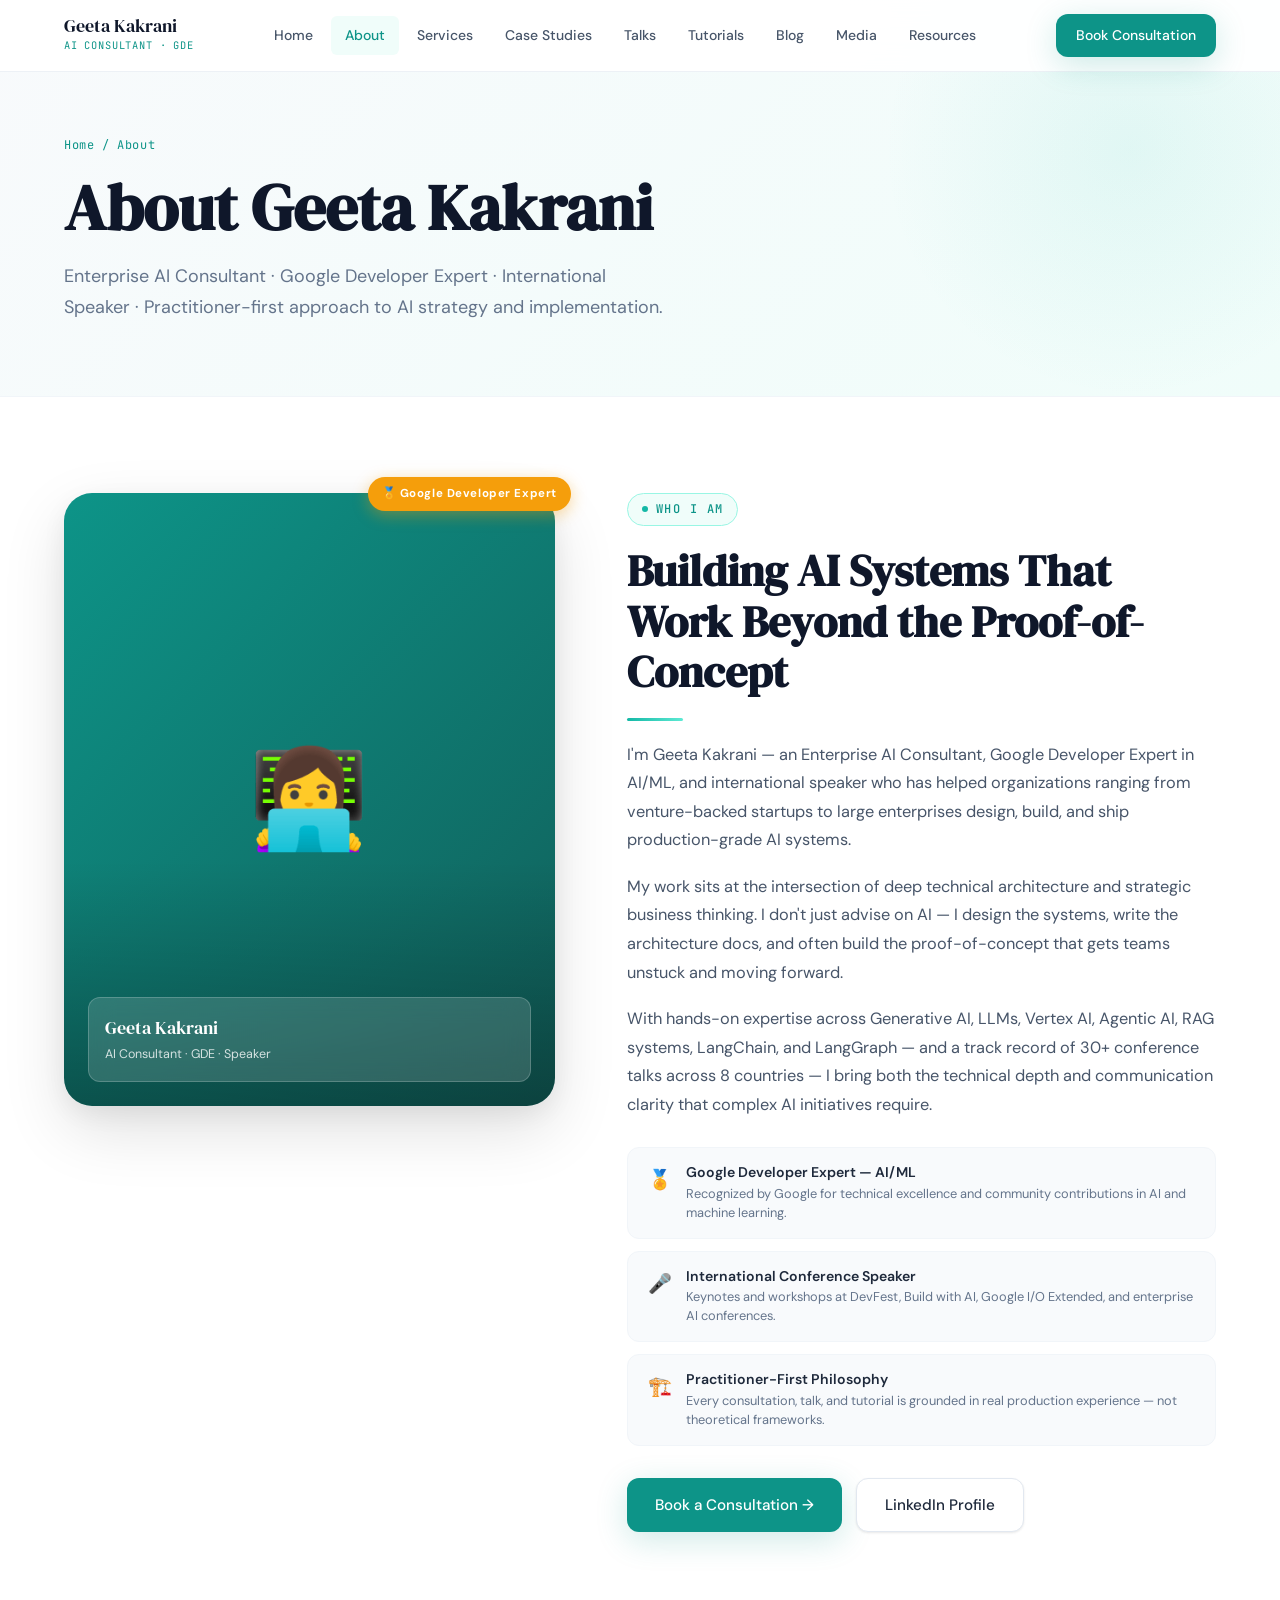
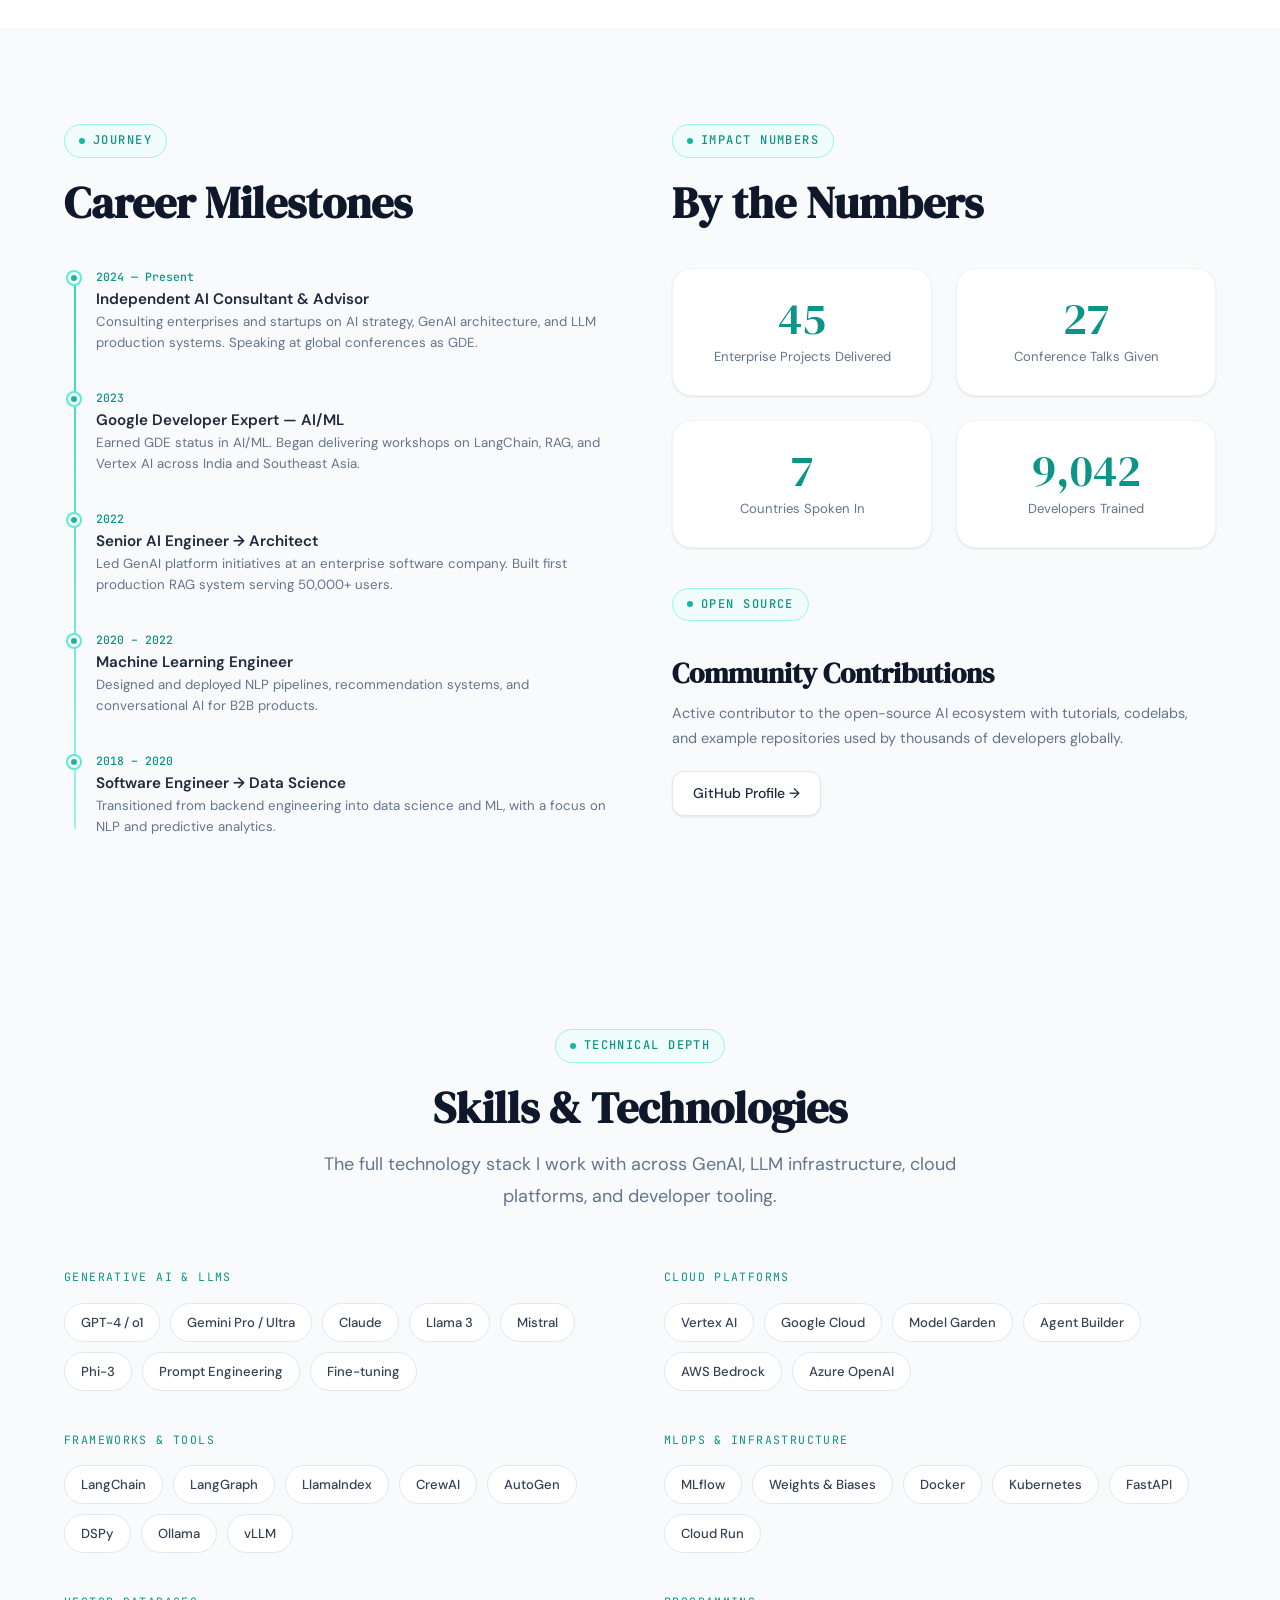
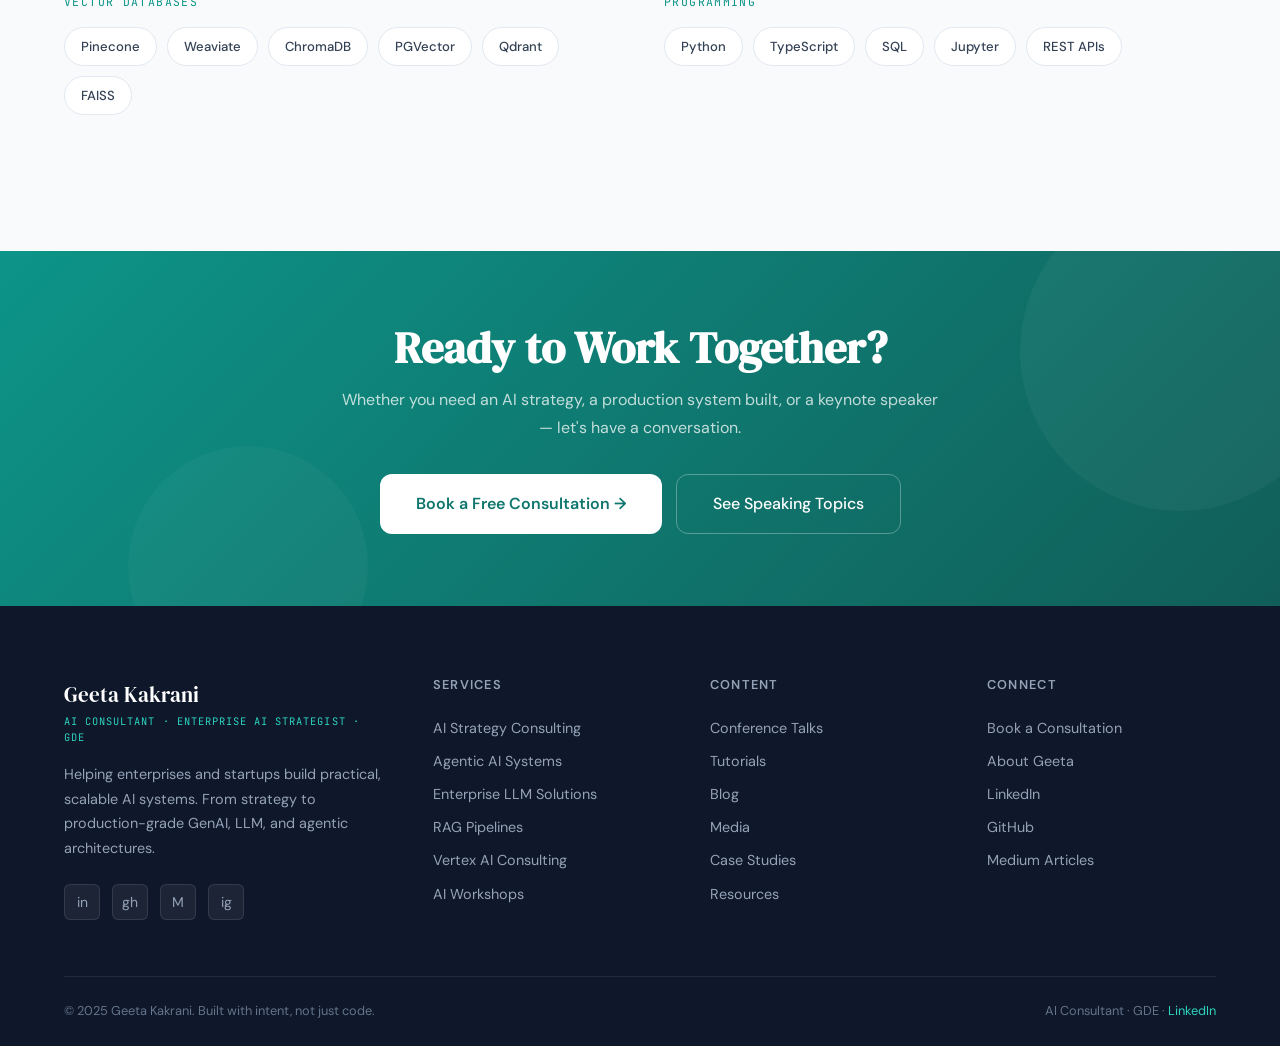
==== pages/about.html @ bba8179f "My Portfolio" ====
<!DOCTYPE html>
<html lang="en">
<head>
  <meta charset="UTF-8" />
  <meta name="viewport" content="width=device-width, initial-scale=1.0" />
  <title>About — Geeta Kakrani | AI Consultant & GDE</title>
  <meta name="description" content="Learn about Geeta Kakrani — Enterprise AI Consultant, Google Developer Expert, and international speaker specializing in GenAI, LLMs, and Agentic AI." />
  <link rel="preconnect" href="https://fonts.googleapis.com" />
  <link rel="stylesheet" href="../css/main.css" />
  <link rel="stylesheet" href="../css/pages.css" />
</head>
<body>

  <div id="nav-placeholder"></div>

  <!-- PAGE HERO -->
  <section class="page-hero">
    <div class="container">
      <div class="page-hero-breadcrumb">Home / About</div>
      <h1>About Geeta Kakrani</h1>
      <p>Enterprise AI Consultant · Google Developer Expert · International Speaker · Practitioner-first approach to AI strategy and implementation.</p>
    </div>
  </section>

  <!-- ══ INTRO SECTION ══ -->
  <section class="section">
    <div class="container">
      <div class="about-intro-grid">

        <!-- Photo area -->
        <div class="about-photo-area reveal">
          <div class="about-photo-card">
            <span style="position:relative;z-index:1;font-size:6rem;">👩‍💻</span>
            <div class="about-photo-overlay">
              <div class="about-photo-overlay-name">Geeta Kakrani</div>
              <div class="about-photo-overlay-role">AI Consultant · GDE · Speaker</div>
            </div>
          </div>
          <div class="gde-badge-pill">
            🏅 Google Developer Expert
          </div>
        </div>

        <!-- Content -->
        <div class="about-content reveal reveal-delay-2">
          <div class="section-label">Who I Am</div>
          <h2>Building AI Systems That Work Beyond the Proof-of-Concept</h2>
          <div class="divider"></div>
          <p>I'm Geeta Kakrani — an Enterprise AI Consultant, Google Developer Expert in AI/ML, and international speaker who has helped organizations ranging from venture-backed startups to large enterprises design, build, and ship production-grade AI systems.</p>
          <p>My work sits at the intersection of deep technical architecture and strategic business thinking. I don't just advise on AI — I design the systems, write the architecture docs, and often build the proof-of-concept that gets teams unstuck and moving forward.</p>
          <p>With hands-on expertise across Generative AI, LLMs, Vertex AI, Agentic AI, RAG systems, LangChain, and LangGraph — and a track record of 30+ conference talks across 8 countries — I bring both the technical depth and communication clarity that complex AI initiatives require.</p>

          <div class="about-highlights">
            <div class="about-highlight">
              <span class="about-highlight-icon">🏅</span>
              <div>
                <h5>Google Developer Expert — AI/ML</h5>
                <p>Recognized by Google for technical excellence and community contributions in AI and machine learning.</p>
              </div>
            </div>
            <div class="about-highlight">
              <span class="about-highlight-icon">🎤</span>
              <div>
                <h5>International Conference Speaker</h5>
                <p>Keynotes and workshops at DevFest, Build with AI, Google I/O Extended, and enterprise AI conferences.</p>
              </div>
            </div>
            <div class="about-highlight">
              <span class="about-highlight-icon">🏗️</span>
              <div>
                <h5>Practitioner-First Philosophy</h5>
                <p>Every consultation, talk, and tutorial is grounded in real production experience — not theoretical frameworks.</p>
              </div>
            </div>
          </div>

          <div style="display:flex; gap:14px; margin-top:32px; flex-wrap:wrap;">
            <a href="../pages/contact.html" class="btn btn-primary">Book a Consultation →</a>
            <a href="https://www.linkedin.com/in/geetakakrani/" target="_blank" class="btn btn-secondary">LinkedIn Profile</a>
          </div>
        </div>
      </div>
    </div>
  </section>

  <!-- ══ TIMELINE ══ -->
  <section class="section" style="background:var(--gray-50);">
    <div class="container">
      <div class="grid-2" style="gap:64px; align-items:start;">
        <div class="reveal">
          <div class="section-label">Journey</div>
          <h2 style="margin-bottom:40px;">Career Milestones</h2>
          <div class="timeline">
            <div class="timeline-item">
              <div class="timeline-dot"></div>
              <div class="timeline-year">2024 — Present</div>
              <h4>Independent AI Consultant & Advisor</h4>
              <p>Consulting enterprises and startups on AI strategy, GenAI architecture, and LLM production systems. Speaking at global conferences as GDE.</p>
            </div>
            <div class="timeline-item">
              <div class="timeline-dot"></div>
              <div class="timeline-year">2023</div>
              <h4>Google Developer Expert — AI/ML</h4>
              <p>Earned GDE status in AI/ML. Began delivering workshops on LangChain, RAG, and Vertex AI across India and Southeast Asia.</p>
            </div>
            <div class="timeline-item">
              <div class="timeline-dot"></div>
              <div class="timeline-year">2022</div>
              <h4>Senior AI Engineer → Architect</h4>
              <p>Led GenAI platform initiatives at an enterprise software company. Built first production RAG system serving 50,000+ users.</p>
            </div>
            <div class="timeline-item">
              <div class="timeline-dot"></div>
              <div class="timeline-year">2020 – 2022</div>
              <h4>Machine Learning Engineer</h4>
              <p>Designed and deployed NLP pipelines, recommendation systems, and conversational AI for B2B products.</p>
            </div>
            <div class="timeline-item">
              <div class="timeline-dot"></div>
              <div class="timeline-year">2018 – 2020</div>
              <h4>Software Engineer → Data Science</h4>
              <p>Transitioned from backend engineering into data science and ML, with a focus on NLP and predictive analytics.</p>
            </div>
          </div>
        </div>

        <div class="reveal reveal-delay-2">
          <div class="section-label">Impact Numbers</div>
          <h2 style="margin-bottom:40px;">By the Numbers</h2>
          <div style="display:grid; grid-template-columns:1fr 1fr; gap:24px; margin-bottom:40px;">
            <div class="card" style="text-align:center; padding:28px 20px;">
              <div style="font-family:var(--font-display); font-size:2.8rem; color:var(--teal-600); line-height:1;" data-counter="50">0</div>
              <div style="font-size:0.82rem; color:var(--gray-500); margin-top:4px;">Enterprise Projects Delivered</div>
            </div>
            <div class="card" style="text-align:center; padding:28px 20px;">
              <div style="font-family:var(--font-display); font-size:2.8rem; color:var(--teal-600); line-height:1;" data-counter="30">0</div>
              <div style="font-size:0.82rem; color:var(--gray-500); margin-top:4px;">Conference Talks Given</div>
            </div>
            <div class="card" style="text-align:center; padding:28px 20px;">
              <div style="font-family:var(--font-display); font-size:2.8rem; color:var(--teal-600); line-height:1;" data-counter="8">0</div>
              <div style="font-size:0.82rem; color:var(--gray-500); margin-top:4px;">Countries Spoken In</div>
            </div>
            <div class="card" style="text-align:center; padding:28px 20px;">
              <div style="font-family:var(--font-display); font-size:2.8rem; color:var(--teal-600); line-height:1;" data-counter="10000">0</div>
              <div style="font-size:0.82rem; color:var(--gray-500); margin-top:4px;">Developers Trained</div>
            </div>
          </div>

          <div class="section-label">Open Source</div>
          <h3 style="margin:16px 0 12px;">Community Contributions</h3>
          <p style="font-size:0.9rem; color:var(--gray-500); margin-bottom:20px;">Active contributor to the open-source AI ecosystem with tutorials, codelabs, and example repositories used by thousands of developers globally.</p>
          <a href="https://github.com/geeta-gwalior" target="_blank" class="btn btn-secondary btn-sm">
            GitHub Profile →
          </a>
        </div>
      </div>
    </div>
  </section>

  <!-- ══ SKILLS ══ -->
  <section class="section skills-section">
    <div class="container">
      <div class="text-center">
        <div class="section-label">Technical Depth</div>
        <h2 class="section-heading">Skills & Technologies</h2>
        <p class="section-intro">The full technology stack I work with across GenAI, LLM infrastructure, cloud platforms, and developer tooling.</p>
      </div>
      <div class="grid-2" style="gap:48px;">
        <div class="reveal">
          <div class="skills-group">
            <div class="skills-group-title">Generative AI & LLMs</div>
            <div class="skills-tags">
              <span class="skill-tag">GPT-4 / o1</span>
              <span class="skill-tag">Gemini Pro / Ultra</span>
              <span class="skill-tag">Claude</span>
              <span class="skill-tag">Llama 3</span>
              <span class="skill-tag">Mistral</span>
              <span class="skill-tag">Phi-3</span>
              <span class="skill-tag">Prompt Engineering</span>
              <span class="skill-tag">Fine-tuning</span>
            </div>
          </div>
          <div class="skills-group">
            <div class="skills-group-title">Frameworks & Tools</div>
            <div class="skills-tags">
              <span class="skill-tag">LangChain</span>
              <span class="skill-tag">LangGraph</span>
              <span class="skill-tag">LlamaIndex</span>
              <span class="skill-tag">CrewAI</span>
              <span class="skill-tag">AutoGen</span>
              <span class="skill-tag">DSPy</span>
              <span class="skill-tag">Ollama</span>
              <span class="skill-tag">vLLM</span>
            </div>
          </div>
          <div class="skills-group">
            <div class="skills-group-title">Vector Databases</div>
            <div class="skills-tags">
              <span class="skill-tag">Pinecone</span>
              <span class="skill-tag">Weaviate</span>
              <span class="skill-tag">ChromaDB</span>
              <span class="skill-tag">PGVector</span>
              <span class="skill-tag">Qdrant</span>
              <span class="skill-tag">FAISS</span>
            </div>
          </div>
        </div>
        <div class="reveal reveal-delay-2">
          <div class="skills-group">
            <div class="skills-group-title">Cloud Platforms</div>
            <div class="skills-tags">
              <span class="skill-tag">Vertex AI</span>
              <span class="skill-tag">Google Cloud</span>
              <span class="skill-tag">Model Garden</span>
              <span class="skill-tag">Agent Builder</span>
              <span class="skill-tag">AWS Bedrock</span>
              <span class="skill-tag">Azure OpenAI</span>
            </div>
          </div>
          <div class="skills-group">
            <div class="skills-group-title">MLOps & Infrastructure</div>
            <div class="skills-tags">
              <span class="skill-tag">MLflow</span>
              <span class="skill-tag">Weights & Biases</span>
              <span class="skill-tag">Docker</span>
              <span class="skill-tag">Kubernetes</span>
              <span class="skill-tag">FastAPI</span>
              <span class="skill-tag">Cloud Run</span>
            </div>
          </div>
          <div class="skills-group">
            <div class="skills-group-title">Programming</div>
            <div class="skills-tags">
              <span class="skill-tag">Python</span>
              <span class="skill-tag">TypeScript</span>
              <span class="skill-tag">SQL</span>
              <span class="skill-tag">Jupyter</span>
              <span class="skill-tag">REST APIs</span>
            </div>
          </div>
        </div>
      </div>
    </div>
  </section>

  <!-- ══ CTA ══ -->
  <section class="newsletter-section">
    <div class="newsletter-inner">
      <h2>Ready to Work Together?</h2>
      <p>Whether you need an AI strategy, a production system built, or a keynote speaker — let's have a conversation.</p>
      <div style="display:flex; gap:14px; justify-content:center; flex-wrap:wrap;">
        <a href="../pages/contact.html" class="btn btn-lg" style="background:var(--white); color:var(--teal-700); font-weight:600;">Book a Free Consultation →</a>
        <a href="../pages/talks.html" class="btn btn-lg btn-outline" style="border-color:rgba(255,255,255,0.3); color:var(--white);">See Speaking Topics</a>
      </div>
    </div>
  </section>

  <div id="footer-placeholder"></div>
  <script src="../js/components.js"></script>
  <script src="../js/main.js"></script>
</body>
</html>
---- css/main.css ----
/* ============================================
   GEETA KAKRANI | AI CONSULTANCY
   Main Stylesheet
   ============================================ */

@import url('https://fonts.googleapis.com/css2?family=DM+Serif+Display:ital@0;1&family=DM+Sans:ital,opsz,wght@0,9..40,300;0,9..40,400;0,9..40,500;0,9..40,600;0,9..40,700;1,9..40,300&family=JetBrains+Mono:wght@400;500&display=swap');

/* ============================================
   CSS VARIABLES
   ============================================ */
:root {
  /* Brand Colors */
  --teal-50: #f0fdfa;
  --teal-100: #ccfbf1;
  --teal-200: #99f6e4;
  --teal-300: #5eead4;
  --teal-400: #2dd4bf;
  --teal-500: #14b8a6;
  --teal-600: #0d9488;
  --teal-700: #0f766e;
  --teal-800: #115e59;
  --teal-900: #134e4a;

  /* Neutrals */
  --white: #ffffff;
  --gray-50: #f8fafc;
  --gray-100: #f1f5f9;
  --gray-200: #e2e8f0;
  --gray-300: #cbd5e1;
  --gray-400: #94a3b8;
  --gray-500: #64748b;
  --gray-600: #475569;
  --gray-700: #334155;
  --gray-800: #1e293b;
  --gray-900: #0f172a;

  /* Accent */
  --amber-400: #fbbf24;
  --amber-500: #f59e0b;

  /* Typography */
  --font-display: 'DM Serif Display', serif;
  --font-body: 'DM Sans', sans-serif;
  --font-mono: 'JetBrains Mono', monospace;

  /* Spacing */
  --nav-height: 72px;

  /* Shadows */
  --shadow-sm: 0 1px 3px rgba(0,0,0,0.06), 0 1px 2px rgba(0,0,0,0.04);
  --shadow-md: 0 4px 16px rgba(0,0,0,0.08), 0 2px 6px rgba(0,0,0,0.04);
  --shadow-lg: 0 12px 40px rgba(0,0,0,0.1), 0 4px 12px rgba(0,0,0,0.06);
  --shadow-xl: 0 24px 64px rgba(0,0,0,0.12), 0 8px 24px rgba(0,0,0,0.06);
  --shadow-teal: 0 8px 32px rgba(13,148,136,0.2);

  /* Border Radius */
  --radius-sm: 6px;
  --radius-md: 12px;
  --radius-lg: 20px;
  --radius-xl: 28px;
  --radius-full: 9999px;

  /* Transitions */
  --ease-out: cubic-bezier(0.16, 1, 0.3, 1);
  --ease-in-out: cubic-bezier(0.4, 0, 0.2, 1);
}

/* ============================================
   RESET & BASE
   ============================================ */
*, *::before, *::after {
  box-sizing: border-box;
  margin: 0;
  padding: 0;
}

html {
  scroll-behavior: smooth;
  font-size: 16px;
}

body {
  font-family: var(--font-body);
  color: var(--gray-800);
  background-color: var(--white);
  line-height: 1.6;
  -webkit-font-smoothing: antialiased;
  overflow-x: hidden;
}

img { max-width: 100%; height: auto; display: block; }
a { text-decoration: none; color: inherit; }
ul, ol { list-style: none; }
button { cursor: pointer; border: none; background: none; font-family: inherit; }
input, textarea, select { font-family: inherit; }

/* ============================================
   TYPOGRAPHY
   ============================================ */
h1, h2, h3, h4, h5, h6 {
  font-family: var(--font-display);
  line-height: 1.15;
  color: var(--gray-900);
}

h1 { font-size: clamp(2.4rem, 5vw, 4rem); }
h2 { font-size: clamp(1.8rem, 3.5vw, 2.75rem); }
h3 { font-size: clamp(1.3rem, 2.5vw, 1.75rem); }
h4 { font-size: 1.25rem; }
h5 { font-size: 1.1rem; }

p { color: var(--gray-600); line-height: 1.75; }

.text-teal { color: var(--teal-600); }
.text-sm { font-size: 0.875rem; }
.text-xs { font-size: 0.75rem; }
.text-lg { font-size: 1.125rem; }
.font-mono { font-family: var(--font-mono); }
.font-medium { font-weight: 500; }
.font-semibold { font-weight: 600; }

/* ============================================
   LAYOUT UTILITIES
   ============================================ */
.container {
  max-width: 1200px;
  margin: 0 auto;
  padding: 0 24px;
}

.container-wide {
  max-width: 1400px;
  margin: 0 auto;
  padding: 0 24px;
}

.section {
  padding: 96px 0;
}

.section-sm {
  padding: 64px 0;
}

.grid-2 { display: grid; grid-template-columns: repeat(2, 1fr); gap: 32px; }
.grid-3 { display: grid; grid-template-columns: repeat(3, 1fr); gap: 28px; }
.grid-4 { display: grid; grid-template-columns: repeat(4, 1fr); gap: 24px; }

.flex { display: flex; }
.flex-center { display: flex; align-items: center; justify-content: center; }
.flex-between { display: flex; align-items: center; justify-content: space-between; }
.gap-4 { gap: 16px; }
.gap-6 { gap: 24px; }
.gap-8 { gap: 32px; }

/* ============================================
   SECTION LABELS & HEADINGS
   ============================================ */
.section-label {
  display: inline-flex;
  align-items: center;
  gap: 8px;
  font-family: var(--font-mono);
  font-size: 0.75rem;
  font-weight: 500;
  letter-spacing: 0.12em;
  text-transform: uppercase;
  color: var(--teal-600);
  background: var(--teal-50);
  border: 1px solid var(--teal-200);
  padding: 6px 14px;
  border-radius: var(--radius-full);
  margin-bottom: 20px;
}

.section-label::before {
  content: '';
  width: 6px;
  height: 6px;
  background: var(--teal-500);
  border-radius: 50%;
}

.section-heading {
  margin-bottom: 16px;
}

.section-intro {
  font-size: 1.125rem;
  color: var(--gray-500);
  max-width: 640px;
  margin-bottom: 56px;
}

.text-center { text-align: center; }
.text-center .section-intro { margin: 0 auto 56px; }
.text-center .section-label { margin: 0 auto 20px; display: flex; width: fit-content; }

/* ============================================
   BUTTONS
   ============================================ */
.btn {
  display: inline-flex;
  align-items: center;
  gap: 8px;
  padding: 14px 28px;
  border-radius: var(--radius-md);
  font-size: 0.95rem;
  font-weight: 500;
  font-family: var(--font-body);
  transition: all 0.25s var(--ease-out);
  white-space: nowrap;
  cursor: pointer;
}

.btn-primary {
  background: var(--teal-600);
  color: var(--white);
  box-shadow: var(--shadow-teal);
}

.btn-primary:hover {
  background: var(--teal-700);
  transform: translateY(-2px);
  box-shadow: 0 12px 40px rgba(13,148,136,0.3);
}

.btn-secondary {
  background: var(--white);
  color: var(--gray-800);
  border: 1.5px solid var(--gray-200);
  box-shadow: var(--shadow-sm);
}

.btn-secondary:hover {
  border-color: var(--teal-400);
  color: var(--teal-600);
  transform: translateY(-2px);
  box-shadow: var(--shadow-md);
}

.btn-outline {
  background: transparent;
  color: var(--teal-600);
  border: 1.5px solid var(--teal-400);
}

.btn-outline:hover {
  background: var(--teal-50);
  transform: translateY(-2px);
}

.btn-lg { padding: 16px 36px; font-size: 1rem; }
.btn-sm { padding: 10px 20px; font-size: 0.875rem; }

/* ============================================
   CARDS
   ============================================ */
.card {
  background: var(--white);
  border: 1px solid var(--gray-100);
  border-radius: var(--radius-lg);
  padding: 32px;
  box-shadow: var(--shadow-sm);
  transition: all 0.3s var(--ease-out);
}

.card:hover {
  box-shadow: var(--shadow-lg);
  transform: translateY(-4px);
  border-color: var(--teal-200);
}

.card-glass {
  background: rgba(255,255,255,0.7);
  backdrop-filter: blur(16px);
  -webkit-backdrop-filter: blur(16px);
  border: 1px solid rgba(255,255,255,0.9);
}

/* ============================================
   BADGE / TAGS
   ============================================ */
.badge {
  display: inline-flex;
  align-items: center;
  padding: 4px 12px;
  border-radius: var(--radius-full);
  font-size: 0.75rem;
  font-weight: 500;
  font-family: var(--font-mono);
}

.badge-teal {
  background: var(--teal-50);
  color: var(--teal-700);
  border: 1px solid var(--teal-200);
}

.badge-gray {
  background: var(--gray-100);
  color: var(--gray-600);
  border: 1px solid var(--gray-200);
}

.badge-amber {
  background: #fffbeb;
  color: #92400e;
  border: 1px solid #fde68a;
}

/* ============================================
   NAVBAR
   ============================================ */
.navbar {
  position: fixed;
  top: 0;
  left: 0;
  right: 0;
  z-index: 1000;
  height: var(--nav-height);
  background: rgba(255,255,255,0.92);
  backdrop-filter: blur(20px);
  -webkit-backdrop-filter: blur(20px);
  border-bottom: 1px solid rgba(226,232,240,0.6);
  transition: all 0.3s var(--ease-in-out);
}

.navbar.scrolled {
  box-shadow: var(--shadow-md);
}

.nav-inner {
  max-width: 1200px;
  margin: 0 auto;
  padding: 0 24px;
  height: 100%;
  display: flex;
  align-items: center;
  justify-content: space-between;
}

.nav-logo {
  display: flex;
  flex-direction: column;
  gap: 1px;
}

.nav-logo-name {
  font-family: var(--font-display);
  font-size: 1.15rem;
  color: var(--gray-900);
  line-height: 1;
}

.nav-logo-title {
  font-family: var(--font-mono);
  font-size: 0.65rem;
  color: var(--teal-600);
  letter-spacing: 0.08em;
  text-transform: uppercase;
}

.nav-links {
  display: flex;
  align-items: center;
  gap: 4px;
}

.nav-links a {
  font-size: 0.875rem;
  font-weight: 500;
  color: var(--gray-600);
  padding: 8px 14px;
  border-radius: var(--radius-sm);
  transition: all 0.2s;
}

.nav-links a:hover,
.nav-links a.active {
  color: var(--teal-600);
  background: var(--teal-50);
}

.nav-cta {
  display: flex;
  align-items: center;
  gap: 12px;
}

/* Hamburger */
.nav-hamburger {
  display: none;
  flex-direction: column;
  gap: 5px;
  padding: 8px;
  cursor: pointer;
}

.nav-hamburger span {
  display: block;
  width: 22px;
  height: 2px;
  background: var(--gray-700);
  border-radius: 2px;
  transition: all 0.3s;
}

/* Mobile Nav */
.nav-mobile {
  display: none;
  position: fixed;
  top: var(--nav-height);
  left: 0;
  right: 0;
  background: var(--white);
  border-bottom: 1px solid var(--gray-100);
  padding: 16px 24px 24px;
  z-index: 999;
  box-shadow: var(--shadow-lg);
  transform: translateY(-100%);
  opacity: 0;
  transition: all 0.3s var(--ease-out);
}

.nav-mobile.open {
  transform: translateY(0);
  opacity: 1;
}

.nav-mobile a {
  display: block;
  padding: 12px 16px;
  font-size: 0.95rem;
  font-weight: 500;
  color: var(--gray-700);
  border-radius: var(--radius-sm);
  transition: all 0.2s;
}

.nav-mobile a:hover {
  color: var(--teal-600);
  background: var(--teal-50);
}

/* ============================================
   FOOTER
   ============================================ */
.footer {
  background: var(--gray-900);
  color: var(--gray-300);
  padding: 72px 0 0;
}

.footer-grid {
  display: grid;
  grid-template-columns: 1.4fr 1fr 1fr 1fr;
  gap: 48px;
  padding-bottom: 56px;
  border-bottom: 1px solid rgba(255,255,255,0.08);
}

.footer-brand p {
  color: var(--gray-400);
  font-size: 0.9rem;
  line-height: 1.7;
  margin: 16px 0 24px;
}

.footer-logo-name {
  font-family: var(--font-display);
  font-size: 1.3rem;
  color: var(--white);
}

.footer-logo-title {
  font-family: var(--font-mono);
  font-size: 0.65rem;
  color: var(--teal-400);
  letter-spacing: 0.1em;
  text-transform: uppercase;
  margin-top: 2px;
}

.footer-social {
  display: flex;
  gap: 12px;
}

.footer-social a {
  display: flex;
  align-items: center;
  justify-content: center;
  width: 36px;
  height: 36px;
  background: rgba(255,255,255,0.06);
  border: 1px solid rgba(255,255,255,0.1);
  border-radius: var(--radius-sm);
  color: var(--gray-400);
  font-size: 0.875rem;
  transition: all 0.2s;
}

.footer-social a:hover {
  background: var(--teal-600);
  border-color: var(--teal-600);
  color: var(--white);
  transform: translateY(-2px);
}

.footer-col h4 {
  font-family: var(--font-body);
  font-size: 0.8rem;
  font-weight: 600;
  letter-spacing: 0.1em;
  text-transform: uppercase;
  color: var(--gray-400);
  margin-bottom: 20px;
}

.footer-col a {
  display: block;
  font-size: 0.9rem;
  color: var(--gray-400);
  padding: 5px 0;
  transition: color 0.2s;
}

.footer-col a:hover { color: var(--teal-400); }

.footer-bottom {
  padding: 24px 0;
  display: flex;
  align-items: center;
  justify-content: space-between;
  font-size: 0.8rem;
  color: var(--gray-500);
}

.footer-bottom a { color: var(--teal-400); }

/* ============================================
   PAGE HERO (inner pages)
   ============================================ */
.page-hero {
  padding: calc(var(--nav-height) + 64px) 0 72px;
  background: linear-gradient(135deg, var(--gray-50) 0%, var(--teal-50) 100%);
  border-bottom: 1px solid var(--gray-100);
  position: relative;
  overflow: hidden;
}

.page-hero::after {
  content: '';
  position: absolute;
  top: -100px;
  right: -100px;
  width: 500px;
  height: 500px;
  background: radial-gradient(circle, rgba(20,184,166,0.08) 0%, transparent 70%);
  pointer-events: none;
}

.page-hero-breadcrumb {
  font-family: var(--font-mono);
  font-size: 0.75rem;
  color: var(--teal-600);
  margin-bottom: 16px;
  letter-spacing: 0.05em;
}

.page-hero h1 {
  margin-bottom: 16px;
}

.page-hero p {
  font-size: 1.125rem;
  max-width: 600px;
  color: var(--gray-500);
}

/* ============================================
   DIVIDER
   ============================================ */
.divider {
  width: 56px;
  height: 3px;
  background: linear-gradient(90deg, var(--teal-500), var(--teal-300));
  border-radius: var(--radius-full);
  margin: 20px 0;
}

.divider-center { margin: 20px auto; }

/* ============================================
   ANIMATIONS
   ============================================ */
@keyframes fadeInUp {
  from { opacity: 0; transform: translateY(28px); }
  to { opacity: 1; transform: translateY(0); }
}

@keyframes fadeIn {
  from { opacity: 0; }
  to { opacity: 1; }
}

@keyframes slideInRight {
  from { opacity: 0; transform: translateX(32px); }
  to { opacity: 1; transform: translateX(0); }
}

@keyframes pulse-teal {
  0%, 100% { box-shadow: 0 0 0 0 rgba(20,184,166,0.3); }
  50% { box-shadow: 0 0 0 12px rgba(20,184,166,0); }
}

@keyframes float {
  0%, 100% { transform: translateY(0); }
  50% { transform: translateY(-8px); }
}

@keyframes spin-slow {
  from { transform: rotate(0deg); }
  to { transform: rotate(360deg); }
}

.animate-fade-up {
  animation: fadeInUp 0.7s var(--ease-out) forwards;
  opacity: 0;
}

.animate-fade-up.delay-1 { animation-delay: 0.1s; }
.animate-fade-up.delay-2 { animation-delay: 0.2s; }
.animate-fade-up.delay-3 { animation-delay: 0.3s; }
.animate-fade-up.delay-4 { animation-delay: 0.4s; }

/* Intersection Observer triggered animation */
.reveal {
  opacity: 0;
  transform: translateY(24px);
  transition: opacity 0.6s var(--ease-out), transform 0.6s var(--ease-out);
}

.reveal.visible {
  opacity: 1;
  transform: translateY(0);
}

.reveal-delay-1 { transition-delay: 0.1s; }
.reveal-delay-2 { transition-delay: 0.2s; }
.reveal-delay-3 { transition-delay: 0.3s; }
.reveal-delay-4 { transition-delay: 0.4s; }

/* ============================================
   FORM ELEMENTS
   ============================================ */
.form-group {
  margin-bottom: 20px;
}

.form-label {
  display: block;
  font-size: 0.875rem;
  font-weight: 500;
  color: var(--gray-700);
  margin-bottom: 8px;
}

.form-input,
.form-textarea,
.form-select {
  width: 100%;
  padding: 12px 16px;
  border: 1.5px solid var(--gray-200);
  border-radius: var(--radius-md);
  font-size: 0.95rem;
  color: var(--gray-800);
  background: var(--white);
  transition: all 0.2s;
  outline: none;
}

.form-input:focus,
.form-textarea:focus,
.form-select:focus {
  border-color: var(--teal-400);
  box-shadow: 0 0 0 3px rgba(45,212,191,0.1);
}

.form-input::placeholder,
.form-textarea::placeholder {
  color: var(--gray-400);
}

.form-textarea {
  resize: vertical;
  min-height: 140px;
}

/* ============================================
   STATS ROW
   ============================================ */
.stats-row {
  display: flex;
  gap: 48px;
  flex-wrap: wrap;
}

.stat-item h3 {
  font-size: 2.5rem;
  color: var(--teal-600);
  line-height: 1;
}

.stat-item p {
  font-size: 0.875rem;
  color: var(--gray-500);
  margin-top: 4px;
}

/* ============================================
   TAG CLOUD
   ============================================ */
.tag-cloud {
  display: flex;
  flex-wrap: wrap;
  gap: 8px;
}

.tag {
  padding: 6px 14px;
  background: var(--gray-100);
  color: var(--gray-600);
  border-radius: var(--radius-full);
  font-size: 0.8rem;
  font-weight: 500;
  border: 1px solid var(--gray-200);
  transition: all 0.2s;
}

.tag:hover {
  background: var(--teal-50);
  color: var(--teal-700);
  border-color: var(--teal-300);
}

/* ============================================
   TESTIMONIAL CARDS
   ============================================ */
.testimonial-card {
  background: var(--white);
  border: 1px solid var(--gray-100);
  border-radius: var(--radius-lg);
  padding: 32px;
  box-shadow: var(--shadow-sm);
}

.testimonial-quote {
  font-size: 2rem;
  color: var(--teal-300);
  font-family: var(--font-display);
  line-height: 1;
  margin-bottom: 12px;
}

.testimonial-text {
  font-size: 0.95rem;
  color: var(--gray-600);
  line-height: 1.75;
  font-style: italic;
}

.testimonial-author {
  display: flex;
  align-items: center;
  gap: 12px;
  margin-top: 24px;
}

.testimonial-avatar {
  width: 44px;
  height: 44px;
  border-radius: 50%;
  background: linear-gradient(135deg, var(--teal-400), var(--teal-600));
  display: flex;
  align-items: center;
  justify-content: center;
  color: white;
  font-weight: 600;
  font-size: 0.875rem;
  flex-shrink: 0;
}

.testimonial-name {
  font-weight: 600;
  font-size: 0.9rem;
  color: var(--gray-800);
}

.testimonial-role {
  font-size: 0.8rem;
  color: var(--gray-500);
}

/* ============================================
   NEWSLETTER
   ============================================ */
.newsletter-section {
  background: linear-gradient(135deg, var(--teal-600) 0%, var(--teal-800) 100%);
  padding: 72px 0;
  position: relative;
  overflow: hidden;
}

.newsletter-section::before {
  content: '';
  position: absolute;
  top: -60px;
  right: -60px;
  width: 320px;
  height: 320px;
  background: rgba(255,255,255,0.04);
  border-radius: 50%;
}

.newsletter-section::after {
  content: '';
  position: absolute;
  bottom: -80px;
  left: 10%;
  width: 240px;
  height: 240px;
  background: rgba(255,255,255,0.03);
  border-radius: 50%;
}

.newsletter-inner {
  max-width: 600px;
  margin: 0 auto;
  text-align: center;
  position: relative;
  z-index: 1;
}

.newsletter-inner h2 {
  color: var(--white);
  margin-bottom: 12px;
}

.newsletter-inner p {
  color: rgba(255,255,255,0.75);
  margin-bottom: 32px;
}

.newsletter-form {
  display: flex;
  gap: 12px;
  max-width: 480px;
  margin: 0 auto;
}

.newsletter-form input {
  flex: 1;
  padding: 14px 18px;
  border-radius: var(--radius-md);
  border: none;
  font-size: 0.95rem;
  outline: none;
  background: rgba(255,255,255,0.15);
  color: var(--white);
  backdrop-filter: blur(10px);
  border: 1px solid rgba(255,255,255,0.2);
}

.newsletter-form input::placeholder { color: rgba(255,255,255,0.6); }
.newsletter-form input:focus { background: rgba(255,255,255,0.2); }

.newsletter-form button {
  padding: 14px 24px;
  background: var(--white);
  color: var(--teal-700);
  border-radius: var(--radius-md);
  font-weight: 600;
  font-size: 0.9rem;
  transition: all 0.2s;
  white-space: nowrap;
}

.newsletter-form button:hover { transform: translateY(-2px); box-shadow: var(--shadow-md); }

/* ============================================
   RESPONSIVE
   ============================================ */
@media (max-width: 1024px) {
  .grid-4 { grid-template-columns: repeat(2, 1fr); }
  .footer-grid { grid-template-columns: 1fr 1fr; gap: 40px; }
}

@media (max-width: 768px) {
  :root { --nav-height: 64px; }

  .nav-links, .nav-cta .btn:not(.btn-sm) { display: none; }
  .nav-hamburger { display: flex; }
  .nav-mobile { display: block; }

  .section { padding: 64px 0; }
  .grid-2, .grid-3, .grid-4 { grid-template-columns: 1fr; }
  .footer-grid { grid-template-columns: 1fr; gap: 32px; }

  .stats-row { gap: 28px; }
  .newsletter-form { flex-direction: column; }

  h1 { font-size: 2.1rem; }
  h2 { font-size: 1.7rem; }

  .footer-bottom { flex-direction: column; gap: 8px; text-align: center; }
}

@media (max-width: 480px) {
  .container { padding: 0 16px; }
  .btn-lg { padding: 14px 24px; font-size: 0.95rem; }
}
---- css/pages.css ----
/* ============================================
   PAGES CSS — inner page specific styles
   ============================================ */

/* ── ABOUT PAGE ─────────────────────────── */
.about-intro-grid {
  display: grid;
  grid-template-columns: 1fr 1.2fr;
  gap: 72px;
  align-items: start;
}

.about-photo-area {
  position: relative;
}

.about-photo-card {
  background: linear-gradient(135deg, var(--teal-600) 0%, var(--teal-800) 100%);
  border-radius: var(--radius-xl);
  aspect-ratio: 4/5;
  display: flex;
  align-items: center;
  justify-content: center;
  font-size: 5rem;
  box-shadow: var(--shadow-xl);
  position: relative;
  overflow: hidden;
}

.about-photo-card::after {
  content: '';
  position: absolute;
  inset: 0;
  background: linear-gradient(to bottom, transparent 60%, rgba(0,0,0,0.3));
}

.about-photo-overlay {
  position: absolute;
  bottom: 24px;
  left: 24px;
  right: 24px;
  background: rgba(255,255,255,0.15);
  backdrop-filter: blur(12px);
  border: 1px solid rgba(255,255,255,0.2);
  border-radius: var(--radius-md);
  padding: 16px;
  z-index: 2;
}

.about-photo-overlay-name {
  font-family: var(--font-display);
  font-size: 1.1rem;
  color: var(--white);
}

.about-photo-overlay-role {
  font-size: 0.78rem;
  color: rgba(255,255,255,0.8);
  margin-top: 3px;
}

.gde-badge-pill {
  position: absolute;
  top: -16px;
  right: -16px;
  background: var(--amber-500);
  color: var(--white);
  font-size: 0.72rem;
  font-weight: 700;
  padding: 8px 14px;
  border-radius: var(--radius-full);
  letter-spacing: 0.05em;
  box-shadow: 0 4px 16px rgba(245,158,11,0.4);
  display: flex;
  align-items: center;
  gap: 5px;
}

.about-content {}

.about-content h2 {
  margin-bottom: 20px;
}

.about-content p {
  margin-bottom: 18px;
  font-size: 1.02rem;
}

.about-highlights {
  display: flex;
  flex-direction: column;
  gap: 12px;
  margin-top: 28px;
}

.about-highlight {
  display: flex;
  align-items: flex-start;
  gap: 14px;
  padding: 16px 20px;
  background: var(--gray-50);
  border-radius: var(--radius-md);
  border: 1px solid var(--gray-100);
}

.about-highlight-icon {
  font-size: 1.2rem;
  flex-shrink: 0;
  margin-top: 1px;
}

.about-highlight h5 {
  font-family: var(--font-body);
  font-size: 0.88rem;
  font-weight: 600;
  color: var(--gray-800);
  margin-bottom: 3px;
}

.about-highlight p {
  font-size: 0.8rem;
  color: var(--gray-500);
  margin: 0;
  line-height: 1.5;
}

/* Timeline */
.timeline {
  position: relative;
  padding-left: 32px;
}

.timeline::before {
  content: '';
  position: absolute;
  left: 10px;
  top: 8px;
  bottom: 8px;
  width: 2px;
  background: linear-gradient(to bottom, var(--teal-400), var(--teal-200));
}

.timeline-item {
  position: relative;
  padding-bottom: 36px;
}

.timeline-item:last-child { padding-bottom: 0; }

.timeline-dot {
  position: absolute;
  left: -28px;
  top: 4px;
  width: 12px;
  height: 12px;
  background: var(--teal-500);
  border-radius: 50%;
  border: 3px solid var(--white);
  box-shadow: 0 0 0 2px var(--teal-300);
}

.timeline-year {
  font-family: var(--font-mono);
  font-size: 0.72rem;
  color: var(--teal-600);
  font-weight: 500;
  margin-bottom: 4px;
}

.timeline-item h4 {
  font-family: var(--font-body);
  font-size: 0.95rem;
  font-weight: 600;
  color: var(--gray-800);
  margin-bottom: 4px;
}

.timeline-item p {
  font-size: 0.83rem;
  color: var(--gray-500);
  line-height: 1.55;
}

/* Skills grid */
.skills-section { background: var(--gray-50); }

.skills-group { margin-bottom: 40px; }

.skills-group-title {
  font-family: var(--font-mono);
  font-size: 0.72rem;
  color: var(--teal-600);
  text-transform: uppercase;
  letter-spacing: 0.12em;
  margin-bottom: 16px;
}

.skills-tags {
  display: flex;
  flex-wrap: wrap;
  gap: 10px;
}

.skill-tag {
  padding: 8px 16px;
  background: var(--white);
  border: 1px solid var(--gray-200);
  border-radius: var(--radius-full);
  font-size: 0.82rem;
  color: var(--gray-700);
  font-weight: 500;
  transition: all 0.2s;
}

.skill-tag:hover {
  background: var(--teal-50);
  border-color: var(--teal-300);
  color: var(--teal-700);
}

/* ── SERVICES PAGE ────────────────────────── */
.services-hero-grid {
  display: grid;
  grid-template-columns: repeat(2, 1fr);
  gap: 24px;
  margin-top: 48px;
}

.service-full-card {
  background: var(--white);
  border: 1px solid var(--gray-100);
  border-radius: var(--radius-lg);
  padding: 36px;
  transition: all 0.3s var(--ease-out);
  position: relative;
  overflow: hidden;
}

.service-full-card::before {
  content: '';
  position: absolute;
  top: 0;
  left: 0;
  right: 0;
  height: 3px;
  background: linear-gradient(90deg, var(--teal-400), var(--teal-600));
  opacity: 0;
  transition: opacity 0.3s;
}

.service-full-card:hover {
  box-shadow: var(--shadow-lg);
  transform: translateY(-4px);
  border-color: var(--teal-200);
}

.service-full-card:hover::before { opacity: 1; }

.service-full-card.featured {
  grid-column: span 2;
  background: linear-gradient(135deg, var(--teal-50) 0%, var(--white) 100%);
  border-color: var(--teal-200);
}

.service-full-card.featured::before { opacity: 1; }

.service-card-icon {
  width: 56px;
  height: 56px;
  background: linear-gradient(135deg, var(--teal-100), var(--teal-50));
  border-radius: var(--radius-md);
  display: flex;
  align-items: center;
  justify-content: center;
  font-size: 1.6rem;
  margin-bottom: 20px;
  border: 1px solid var(--teal-200);
}

.service-full-card h3 {
  font-size: 1.2rem;
  margin-bottom: 12px;
  color: var(--gray-900);
}

.service-full-card > p {
  font-size: 0.9rem;
  color: var(--gray-500);
  line-height: 1.7;
  margin-bottom: 20px;
}

.service-features {
  display: flex;
  flex-direction: column;
  gap: 8px;
  margin-bottom: 24px;
}

.service-feature {
  display: flex;
  align-items: center;
  gap: 10px;
  font-size: 0.83rem;
  color: var(--gray-600);
}

.service-feature::before {
  content: '✓';
  width: 18px;
  height: 18px;
  background: var(--teal-100);
  color: var(--teal-700);
  border-radius: 50%;
  display: flex;
  align-items: center;
  justify-content: center;
  font-size: 0.65rem;
  font-weight: 700;
  flex-shrink: 0;
}

.service-cta-link {
  display: inline-flex;
  align-items: center;
  gap: 6px;
  font-size: 0.85rem;
  font-weight: 600;
  color: var(--teal-600);
  transition: gap 0.2s;
}

.service-cta-link:hover { gap: 10px; }

/* Process section */
.process-section { background: var(--gray-50); }

.process-steps {
  display: grid;
  grid-template-columns: repeat(4, 1fr);
  gap: 0;
  position: relative;
}

.process-steps::after {
  content: '';
  position: absolute;
  top: 28px;
  left: 10%;
  right: 10%;
  height: 2px;
  background: linear-gradient(90deg, var(--teal-200), var(--teal-400), var(--teal-200));
}

.process-step {
  text-align: center;
  padding: 0 20px;
  position: relative;
  z-index: 1;
}

.process-step-num {
  width: 56px;
  height: 56px;
  background: var(--white);
  border: 2px solid var(--teal-300);
  border-radius: 50%;
  display: flex;
  align-items: center;
  justify-content: center;
  font-family: var(--font-mono);
  font-size: 0.85rem;
  font-weight: 600;
  color: var(--teal-600);
  margin: 0 auto 20px;
  box-shadow: var(--shadow-sm);
}

.process-step h4 {
  font-family: var(--font-body);
  font-size: 0.95rem;
  font-weight: 600;
  color: var(--gray-800);
  margin-bottom: 8px;
}

.process-step p {
  font-size: 0.8rem;
  color: var(--gray-500);
  line-height: 1.55;
}

/* ── CASE STUDIES PAGE ───────────────────── */
.case-study-full {
  background: var(--white);
  border: 1px solid var(--gray-100);
  border-radius: var(--radius-xl);
  overflow: hidden;
  margin-bottom: 40px;
  box-shadow: var(--shadow-sm);
  transition: box-shadow 0.3s;
}

.case-study-full:hover { box-shadow: var(--shadow-lg); }

.cs-full-header {
  padding: 40px 48px;
  background: linear-gradient(135deg, var(--gray-900) 0%, var(--gray-800) 100%);
  position: relative;
  overflow: hidden;
}

.cs-full-header::after {
  content: '';
  position: absolute;
  top: -60px;
  right: -60px;
  width: 250px;
  height: 250px;
  background: radial-gradient(circle, rgba(20,184,166,0.1) 0%, transparent 70%);
}

.cs-full-header .cs-industry {
  color: var(--teal-400);
  margin-bottom: 12px;
}

.cs-full-header h3 {
  color: var(--white);
  font-size: 1.4rem;
  margin-bottom: 16px;
  position: relative;
  z-index: 1;
}

.cs-full-metrics {
  display: flex;
  gap: 32px;
  position: relative;
  z-index: 1;
}

.cs-full-metric {
  text-align: center;
}

.cs-full-metric-val {
  font-family: var(--font-display);
  font-size: 2rem;
  color: var(--teal-400);
  line-height: 1;
}

.cs-full-metric-label {
  font-size: 0.72rem;
  color: var(--gray-400);
  margin-top: 3px;
}

.cs-full-body {
  padding: 40px 48px;
}

.cs-full-grid {
  display: grid;
  grid-template-columns: 1.4fr 1fr;
  gap: 48px;
}

.cs-section-title {
  font-family: var(--font-mono);
  font-size: 0.7rem;
  color: var(--teal-600);
  text-transform: uppercase;
  letter-spacing: 0.12em;
  margin-bottom: 12px;
}

.cs-full-body h4 {
  font-family: var(--font-body);
  font-size: 1rem;
  font-weight: 600;
  color: var(--gray-800);
  margin-bottom: 10px;
}

.cs-full-body p {
  font-size: 0.88rem;
  color: var(--gray-600);
  line-height: 1.7;
  margin-bottom: 16px;
}

.cs-arch-items {
  display: flex;
  flex-direction: column;
  gap: 10px;
}

.cs-arch-item {
  display: flex;
  align-items: center;
  gap: 12px;
  padding: 12px 16px;
  background: var(--gray-50);
  border-radius: var(--radius-md);
  border: 1px solid var(--gray-100);
  font-size: 0.83rem;
  color: var(--gray-700);
}

.cs-arch-item-icon { font-size: 1rem; }

/* ── TALKS PAGE ──────────────────────────── */
.talks-filter-bar {
  display: flex;
  gap: 10px;
  flex-wrap: wrap;
  margin-bottom: 40px;
}

.filter-btn {
  padding: 8px 20px;
  border-radius: var(--radius-full);
  font-size: 0.83rem;
  font-weight: 500;
  background: var(--gray-100);
  color: var(--gray-600);
  border: 1px solid var(--gray-200);
  cursor: pointer;
  transition: all 0.2s;
}

.filter-btn:hover,
.filter-btn.active {
  background: var(--teal-600);
  color: var(--white);
  border-color: var(--teal-600);
}

.talk-full-card {
  display: grid;
  grid-template-columns: auto 1fr auto;
  gap: 24px;
  align-items: center;
  padding: 28px 32px;
  background: var(--white);
  border: 1px solid var(--gray-100);
  border-radius: var(--radius-lg);
  margin-bottom: 16px;
  transition: all 0.3s;
}

.talk-full-card:hover {
  box-shadow: var(--shadow-md);
  border-color: var(--teal-200);
  transform: translateX(4px);
}

.talk-date-badge {
  text-align: center;
  background: var(--teal-50);
  border: 1px solid var(--teal-200);
  border-radius: var(--radius-md);
  padding: 10px 16px;
  min-width: 72px;
}

.talk-date-month {
  font-family: var(--font-mono);
  font-size: 0.65rem;
  color: var(--teal-600);
  text-transform: uppercase;
  letter-spacing: 0.08em;
}

.talk-date-year {
  font-family: var(--font-display);
  font-size: 1.3rem;
  color: var(--teal-700);
  line-height: 1.1;
}

.talk-full-info h4 {
  font-family: var(--font-body);
  font-size: 1rem;
  font-weight: 600;
  color: var(--gray-800);
  margin-bottom: 6px;
}

.talk-full-info p {
  font-size: 0.83rem;
  color: var(--gray-500);
  margin-bottom: 10px;
}

.talk-type-badge {
  display: inline-flex;
  padding: 3px 10px;
  border-radius: var(--radius-full);
  font-size: 0.7rem;
  font-weight: 600;
  font-family: var(--font-mono);
}

.type-keynote { background: #fef3c7; color: #92400e; }
.type-workshop { background: var(--teal-50); color: var(--teal-700); }
.type-talk { background: var(--gray-100); color: var(--gray-600); }
.type-panel { background: #ede9fe; color: #5b21b6; }

.stats-banner {
  background: linear-gradient(135deg, var(--teal-600), var(--teal-800));
  border-radius: var(--radius-xl);
  padding: 40px 56px;
  display: flex;
  justify-content: space-around;
  flex-wrap: wrap;
  gap: 32px;
  margin-bottom: 56px;
}

.stats-banner-item {
  text-align: center;
}

.stats-banner-num {
  font-family: var(--font-display);
  font-size: 2.5rem;
  color: var(--white);
  line-height: 1;
}

.stats-banner-label {
  font-size: 0.78rem;
  color: rgba(255,255,255,0.7);
  margin-top: 4px;
}

/* ── TUTORIALS PAGE ──────────────────────── */
.tutorials-search-bar {
  display: flex;
  gap: 12px;
  margin-bottom: 32px;
}

.tutorials-search-bar input {
  flex: 1;
  padding: 13px 20px;
  border: 1.5px solid var(--gray-200);
  border-radius: var(--radius-md);
  font-size: 0.95rem;
  outline: none;
  transition: border-color 0.2s;
}

.tutorials-search-bar input:focus {
  border-color: var(--teal-400);
  box-shadow: 0 0 0 3px rgba(45,212,191,0.1);
}

.tutorial-card {
  background: var(--white);
  border: 1px solid var(--gray-100);
  border-radius: var(--radius-lg);
  overflow: hidden;
  transition: all 0.3s;
}

.tutorial-card:hover {
  box-shadow: var(--shadow-lg);
  transform: translateY(-4px);
  border-color: var(--teal-200);
}

.tutorial-card-header {
  padding: 24px 24px 16px;
  border-bottom: 1px solid var(--gray-50);
}

.tutorial-level {
  display: inline-flex;
  align-items: center;
  gap: 5px;
  font-family: var(--font-mono);
  font-size: 0.68rem;
  padding: 3px 10px;
  border-radius: var(--radius-full);
  font-weight: 600;
  margin-bottom: 10px;
}

.level-beginner { background: #dcfce7; color: #166534; }
.level-intermediate { background: #fef9c3; color: #854d0e; }
.level-advanced { background: #fee2e2; color: #991b1b; }

.tutorial-card-header h4 {
  font-family: var(--font-body);
  font-size: 0.95rem;
  font-weight: 600;
  color: var(--gray-800);
  line-height: 1.4;
}

.tutorial-card-body {
  padding: 16px 24px 24px;
}

.tutorial-card-body p {
  font-size: 0.83rem;
  color: var(--gray-500);
  line-height: 1.6;
  margin-bottom: 16px;
}

.tutorial-meta {
  display: flex;
  align-items: center;
  justify-content: space-between;
  flex-wrap: wrap;
  gap: 10px;
}

.tutorial-time {
  font-size: 0.78rem;
  color: var(--gray-400);
  display: flex;
  align-items: center;
  gap: 5px;
}

.tutorial-github {
  display: inline-flex;
  align-items: center;
  gap: 6px;
  font-size: 0.8rem;
  font-weight: 600;
  color: var(--gray-700);
  padding: 6px 14px;
  background: var(--gray-100);
  border-radius: var(--radius-full);
  transition: all 0.2s;
  border: 1px solid var(--gray-200);
}

.tutorial-github:hover {
  background: var(--gray-800);
  color: var(--white);
  border-color: var(--gray-800);
}

/* ── BLOG PAGE ───────────────────────────── */
.blog-full-card {
  display: grid;
  grid-template-columns: 280px 1fr;
  gap: 0;
  background: var(--white);
  border: 1px solid var(--gray-100);
  border-radius: var(--radius-lg);
  overflow: hidden;
  transition: all 0.3s;
  margin-bottom: 24px;
}

.blog-full-card:hover {
  box-shadow: var(--shadow-lg);
  transform: translateY(-3px);
}

.blog-full-img {
  background: linear-gradient(135deg, var(--teal-600), var(--teal-800));
  display: flex;
  align-items: center;
  justify-content: center;
  font-size: 3.5rem;
  min-height: 220px;
}

.blog-full-body {
  padding: 32px;
}

.blog-full-meta {
  display: flex;
  align-items: center;
  gap: 16px;
  margin-bottom: 14px;
  flex-wrap: wrap;
}

.blog-read-time {
  font-size: 0.75rem;
  color: var(--gray-400);
  font-family: var(--font-mono);
}

.blog-full-body h3 {
  font-size: 1.2rem;
  margin-bottom: 12px;
  line-height: 1.35;
}

.blog-full-body p {
  font-size: 0.9rem;
  color: var(--gray-500);
  line-height: 1.7;
  margin-bottom: 20px;
}

.blog-tags {
  display: flex;
  gap: 8px;
  flex-wrap: wrap;
  margin-bottom: 20px;
}

.blog-cta {
  display: inline-flex;
  align-items: center;
  gap: 8px;
  font-size: 0.85rem;
  font-weight: 600;
  color: var(--teal-600);
}

.blog-cta:hover { gap: 12px; }

/* ── MEDIA PAGE ──────────────────────────── */
.media-card {
  background: var(--white);
  border: 1px solid var(--gray-100);
  border-radius: var(--radius-lg);
  overflow: hidden;
  transition: all 0.3s;
}

.media-card:hover {
  box-shadow: var(--shadow-lg);
  transform: translateY(-4px);
}

.media-thumb {
  position: relative;
  aspect-ratio: 16/9;
  background: linear-gradient(135deg, var(--gray-800), var(--gray-900));
  display: flex;
  align-items: center;
  justify-content: center;
  overflow: hidden;
}

.media-thumb-emoji { font-size: 3rem; }

.media-play-btn {
  position: absolute;
  inset: 0;
  display: flex;
  align-items: center;
  justify-content: center;
  background: rgba(0,0,0,0.3);
  opacity: 0;
  transition: opacity 0.2s;
}

.media-card:hover .media-play-btn { opacity: 1; }

.media-play-circle {
  width: 52px;
  height: 52px;
  background: var(--white);
  border-radius: 50%;
  display: flex;
  align-items: center;
  justify-content: center;
  font-size: 1.3rem;
}

.media-card-body {
  padding: 20px 24px;
}

.media-card-body h4 {
  font-family: var(--font-body);
  font-size: 0.92rem;
  font-weight: 600;
  color: var(--gray-800);
  margin-bottom: 6px;
  line-height: 1.4;
}

.media-card-body p {
  font-size: 0.78rem;
  color: var(--gray-500);
}

.media-views {
  font-size: 0.72rem;
  color: var(--gray-400);
  margin-top: 10px;
  font-family: var(--font-mono);
}

/* ── RESOURCES PAGE ──────────────────────── */
.resource-card {
  display: flex;
  gap: 20px;
  align-items: flex-start;
  padding: 24px;
  background: var(--white);
  border: 1px solid var(--gray-100);
  border-radius: var(--radius-lg);
  transition: all 0.3s;
}

.resource-card:hover {
  box-shadow: var(--shadow-md);
  border-color: var(--teal-200);
  transform: translateX(4px);
}

.resource-icon {
  width: 48px;
  height: 48px;
  background: var(--teal-50);
  border-radius: var(--radius-md);
  display: flex;
  align-items: center;
  justify-content: center;
  font-size: 1.4rem;
  flex-shrink: 0;
  border: 1px solid var(--teal-200);
}

.resource-info h4 {
  font-family: var(--font-body);
  font-size: 0.95rem;
  font-weight: 600;
  color: var(--gray-800);
  margin-bottom: 5px;
}

.resource-info p {
  font-size: 0.82rem;
  color: var(--gray-500);
  line-height: 1.6;
  margin-bottom: 10px;
}

/* ── CONTACT PAGE ────────────────────────── */
.contact-grid {
  display: grid;
  grid-template-columns: 1fr 1.4fr;
  gap: 64px;
  align-items: start;
}

.contact-info-card {
  background: linear-gradient(135deg, var(--gray-900), var(--gray-800));
  border-radius: var(--radius-xl);
  padding: 48px;
  position: sticky;
  top: calc(var(--nav-height) + 24px);
}

.contact-info-card h3 {
  color: var(--white);
  margin-bottom: 16px;
}

.contact-info-card > p {
  color: var(--gray-400);
  font-size: 0.9rem;
  line-height: 1.7;
  margin-bottom: 36px;
}

.contact-links {
  display: flex;
  flex-direction: column;
  gap: 14px;
  margin-bottom: 36px;
}

.contact-link {
  display: flex;
  align-items: center;
  gap: 14px;
  padding: 14px 18px;
  background: rgba(255,255,255,0.06);
  border: 1px solid rgba(255,255,255,0.08);
  border-radius: var(--radius-md);
  color: var(--gray-300);
  font-size: 0.88rem;
  transition: all 0.2s;
}

.contact-link:hover {
  background: rgba(20,184,166,0.12);
  border-color: rgba(20,184,166,0.3);
  color: var(--teal-400);
}

.contact-link-icon {
  font-size: 1.2rem;
  flex-shrink: 0;
}

.availability-badge {
  display: flex;
  align-items: center;
  gap: 10px;
  padding: 14px 18px;
  background: rgba(20,184,166,0.1);
  border: 1px solid rgba(20,184,166,0.2);
  border-radius: var(--radius-md);
}

.avail-dot {
  width: 8px;
  height: 8px;
  background: var(--teal-400);
  border-radius: 50%;
  animation: pulse-teal 2s infinite;
  flex-shrink: 0;
}

.avail-text {
  font-size: 0.83rem;
  color: var(--teal-400);
  font-weight: 500;
}

.contact-form-card {
  background: var(--white);
  border: 1px solid var(--gray-100);
  border-radius: var(--radius-xl);
  padding: 48px;
  box-shadow: var(--shadow-sm);
}

.contact-form-card h3 { margin-bottom: 8px; }
.contact-form-card > p { margin-bottom: 32px; }

.form-row {
  display: grid;
  grid-template-columns: 1fr 1fr;
  gap: 16px;
}

/* ── RESPONSIVE ──────────────────────────── */
@media (max-width: 900px) {
  .about-intro-grid,
  .contact-grid { grid-template-columns: 1fr; }

  .contact-info-card { position: static; }

  .services-hero-grid { grid-template-columns: 1fr; }
  .service-full-card.featured { grid-column: span 1; }

  .cs-full-grid { grid-template-columns: 1fr; }

  .blog-full-card { grid-template-columns: 1fr; }
  .blog-full-img { min-height: 180px; }

  .talk-full-card { grid-template-columns: 1fr; gap: 16px; }

  .process-steps { grid-template-columns: repeat(2, 1fr); gap: 32px; }
  .process-steps::after { display: none; }

  .form-row { grid-template-columns: 1fr; }
}

@media (max-width: 640px) {
  .cs-full-header { padding: 28px; }
  .cs-full-body { padding: 28px; }
  .contact-form-card, .contact-info-card { padding: 28px; }
  .stats-banner { padding: 28px 24px; }
  .cs-full-metrics { flex-wrap: wrap; gap: 16px; }
}
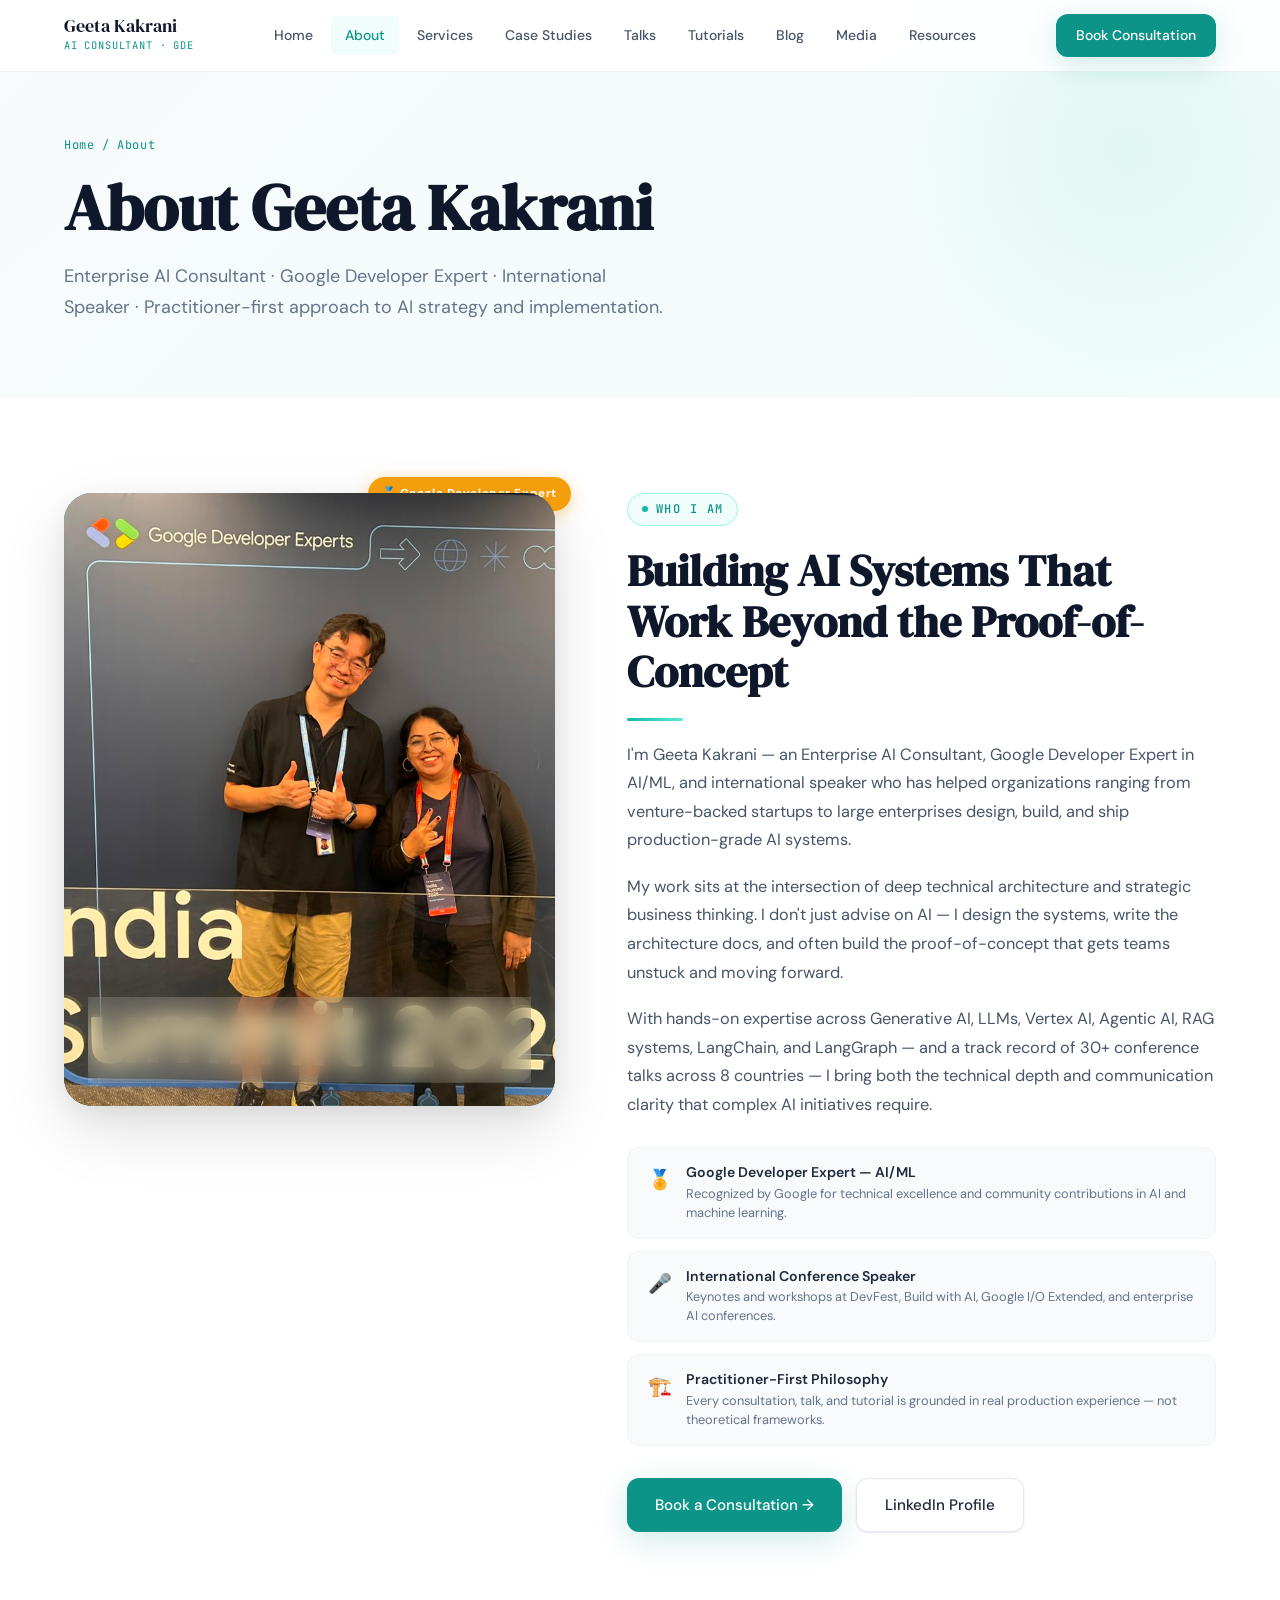
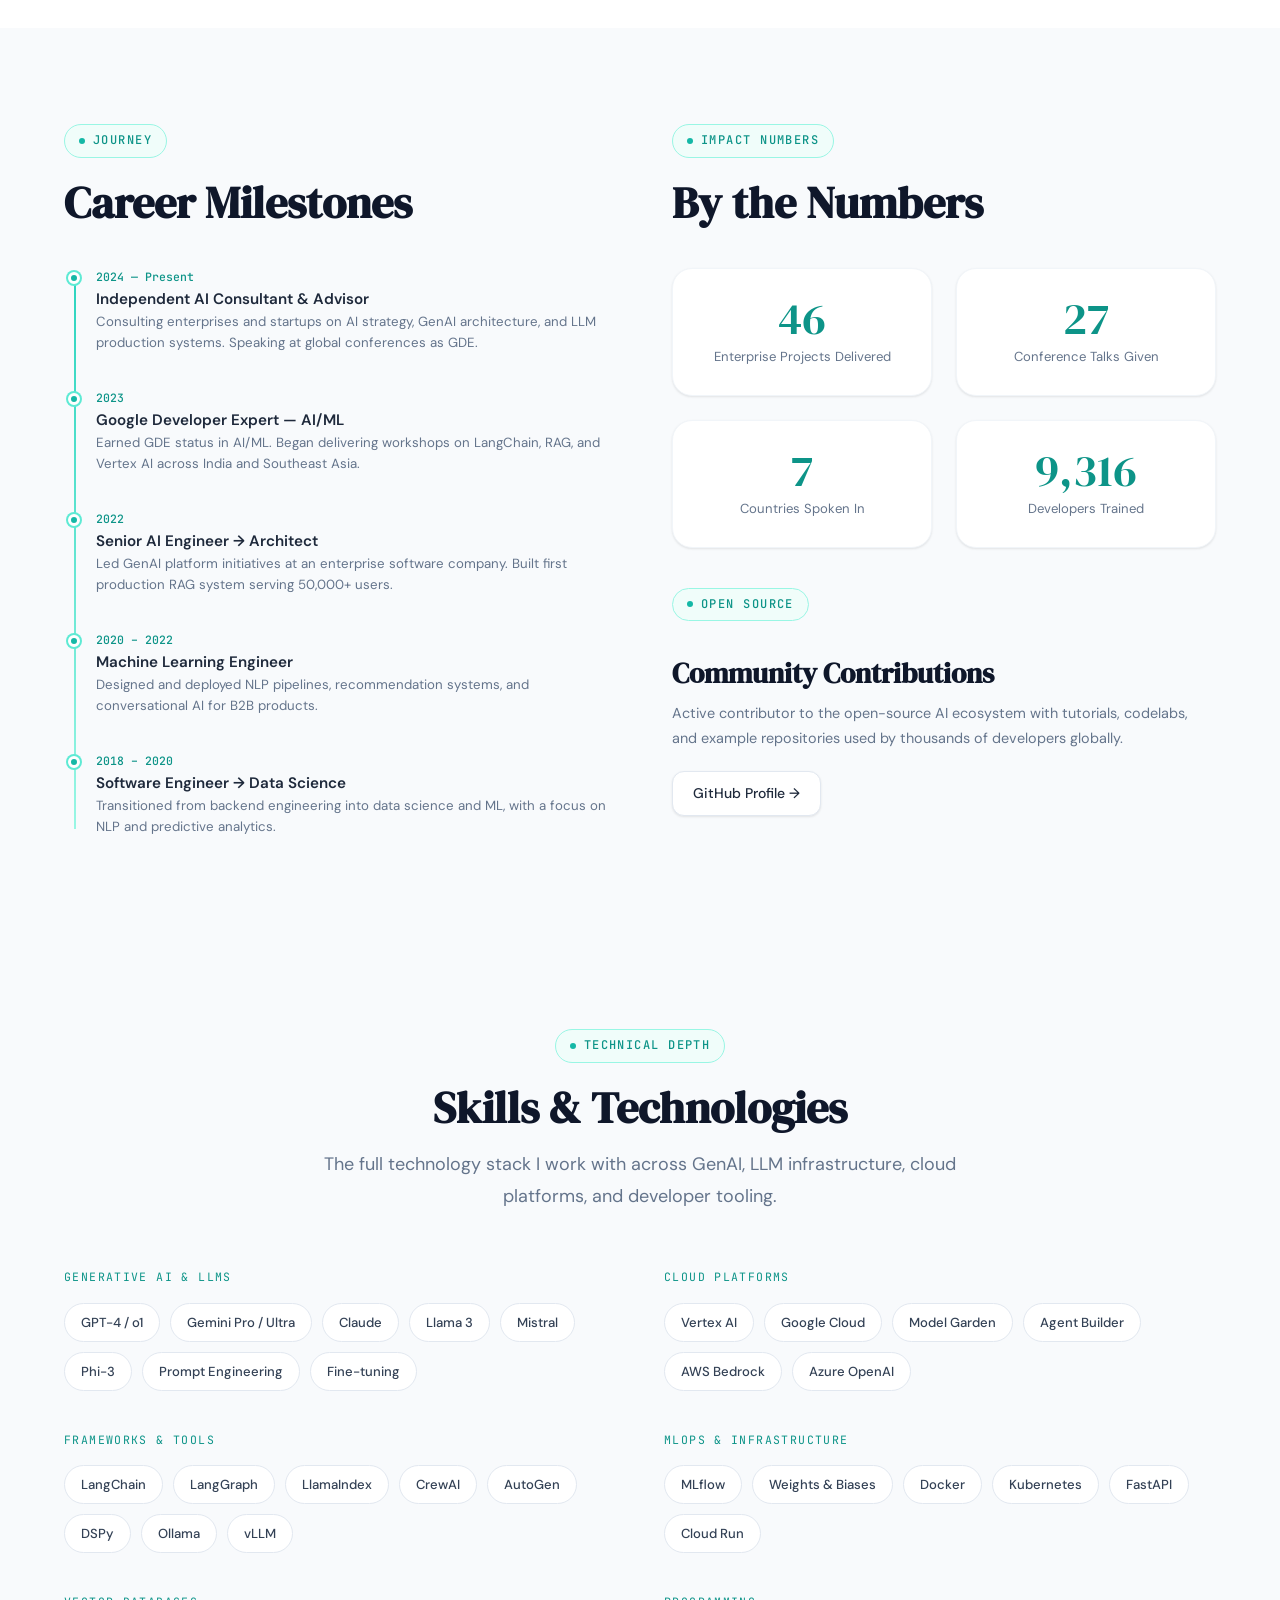
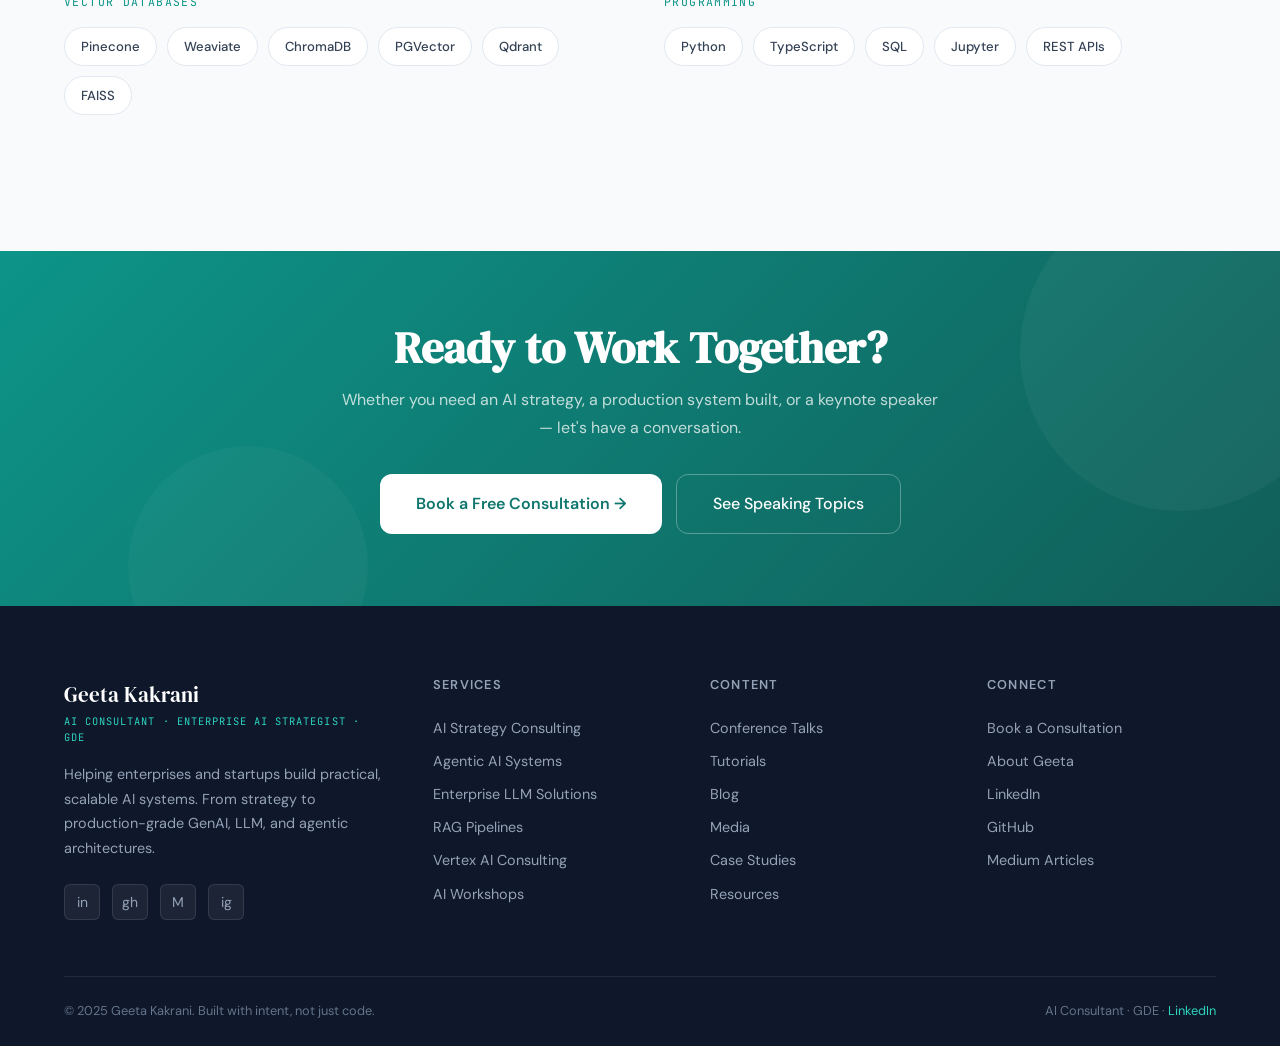
==== commit 6293fca5: "feat: add real speaking photo of Geeta Kakrani - Added images/geeta-speaking.jpg (actual conference " ====
--- a/pages/about.html
+++ b/pages/about.html
@@ -29,8 +29,10 @@
 
         <!-- Photo area -->
         <div class="about-photo-area reveal">
-          <div class="about-photo-card">
-            <span style="position:relative;z-index:1;font-size:6rem;">👩‍💻</span>
+          <div class="about-photo-card" style="padding:0; overflow:hidden;">
+            <img src="../images/geeta-speaking.jpg"
+                 alt="Geeta Kakrani speaking at a conference"
+                 style="width:100%; height:100%; object-fit:cover; object-position:top center; position:relative; z-index:1; display:block;" />
             <div class="about-photo-overlay">
               <div class="about-photo-overlay-name">Geeta Kakrani</div>
               <div class="about-photo-overlay-role">AI Consultant · GDE · Speaker</div>
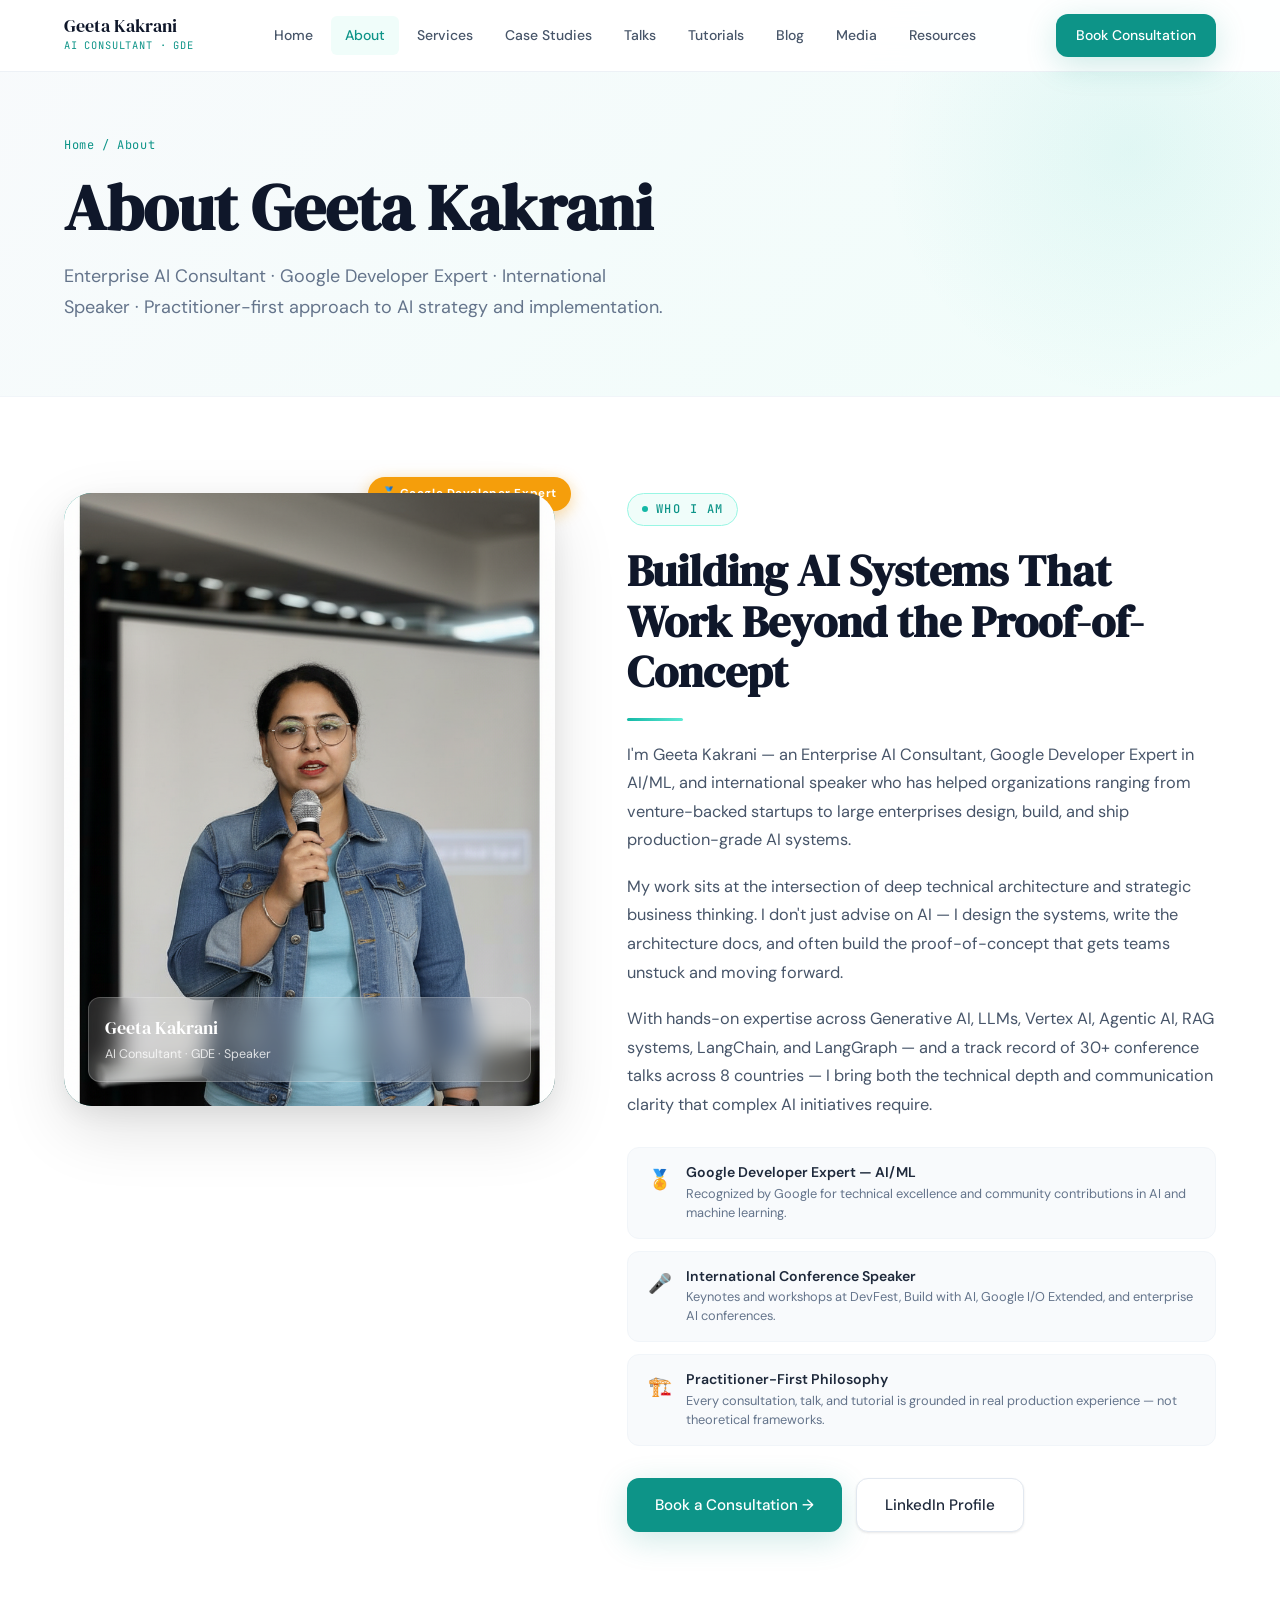
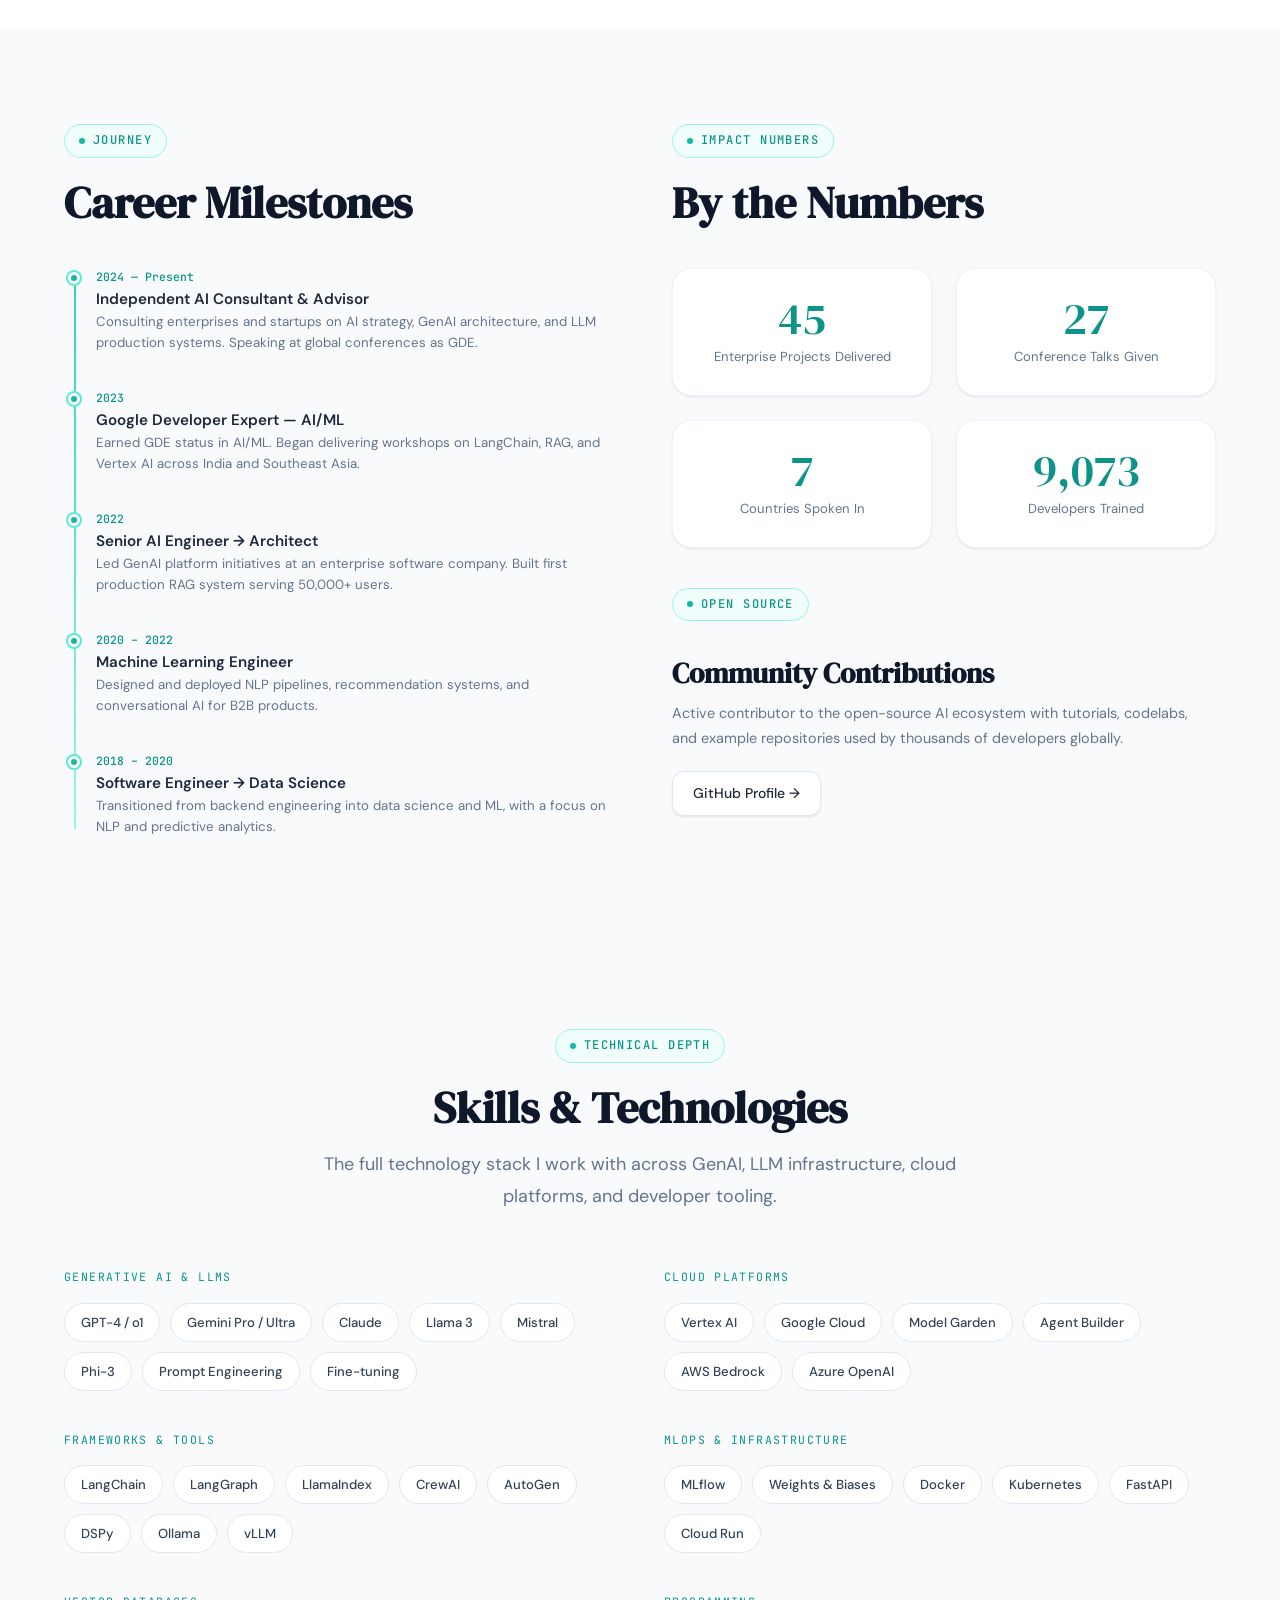
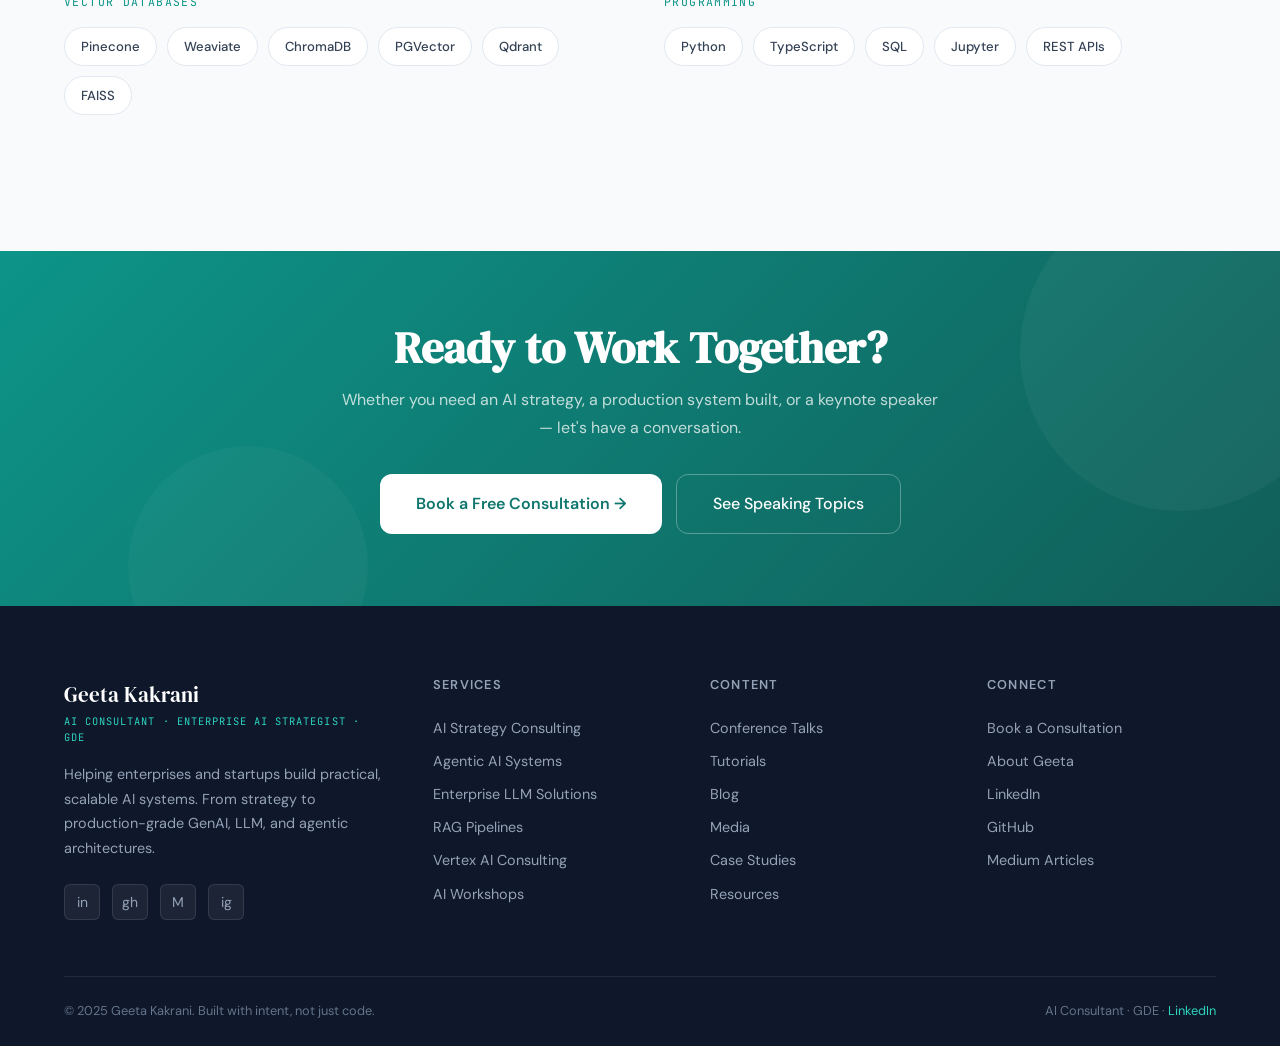
==== commit 74bb0b9e: "fix: correct speaking photo image path in index and about pages - Fixed wrong image references (poin" ====
--- a/pages/about.html
+++ b/pages/about.html
@@ -30,7 +30,7 @@
         <!-- Photo area -->
         <div class="about-photo-area reveal">
           <div class="about-photo-card" style="padding:0; overflow:hidden;">
-            <img src="../images/geeta-speaking.jpg"
+            <img src="../images/geeta-photo.png"
                  alt="Geeta Kakrani speaking at a conference"
                  style="width:100%; height:100%; object-fit:cover; object-position:top center; position:relative; z-index:1; display:block;" />
             <div class="about-photo-overlay">
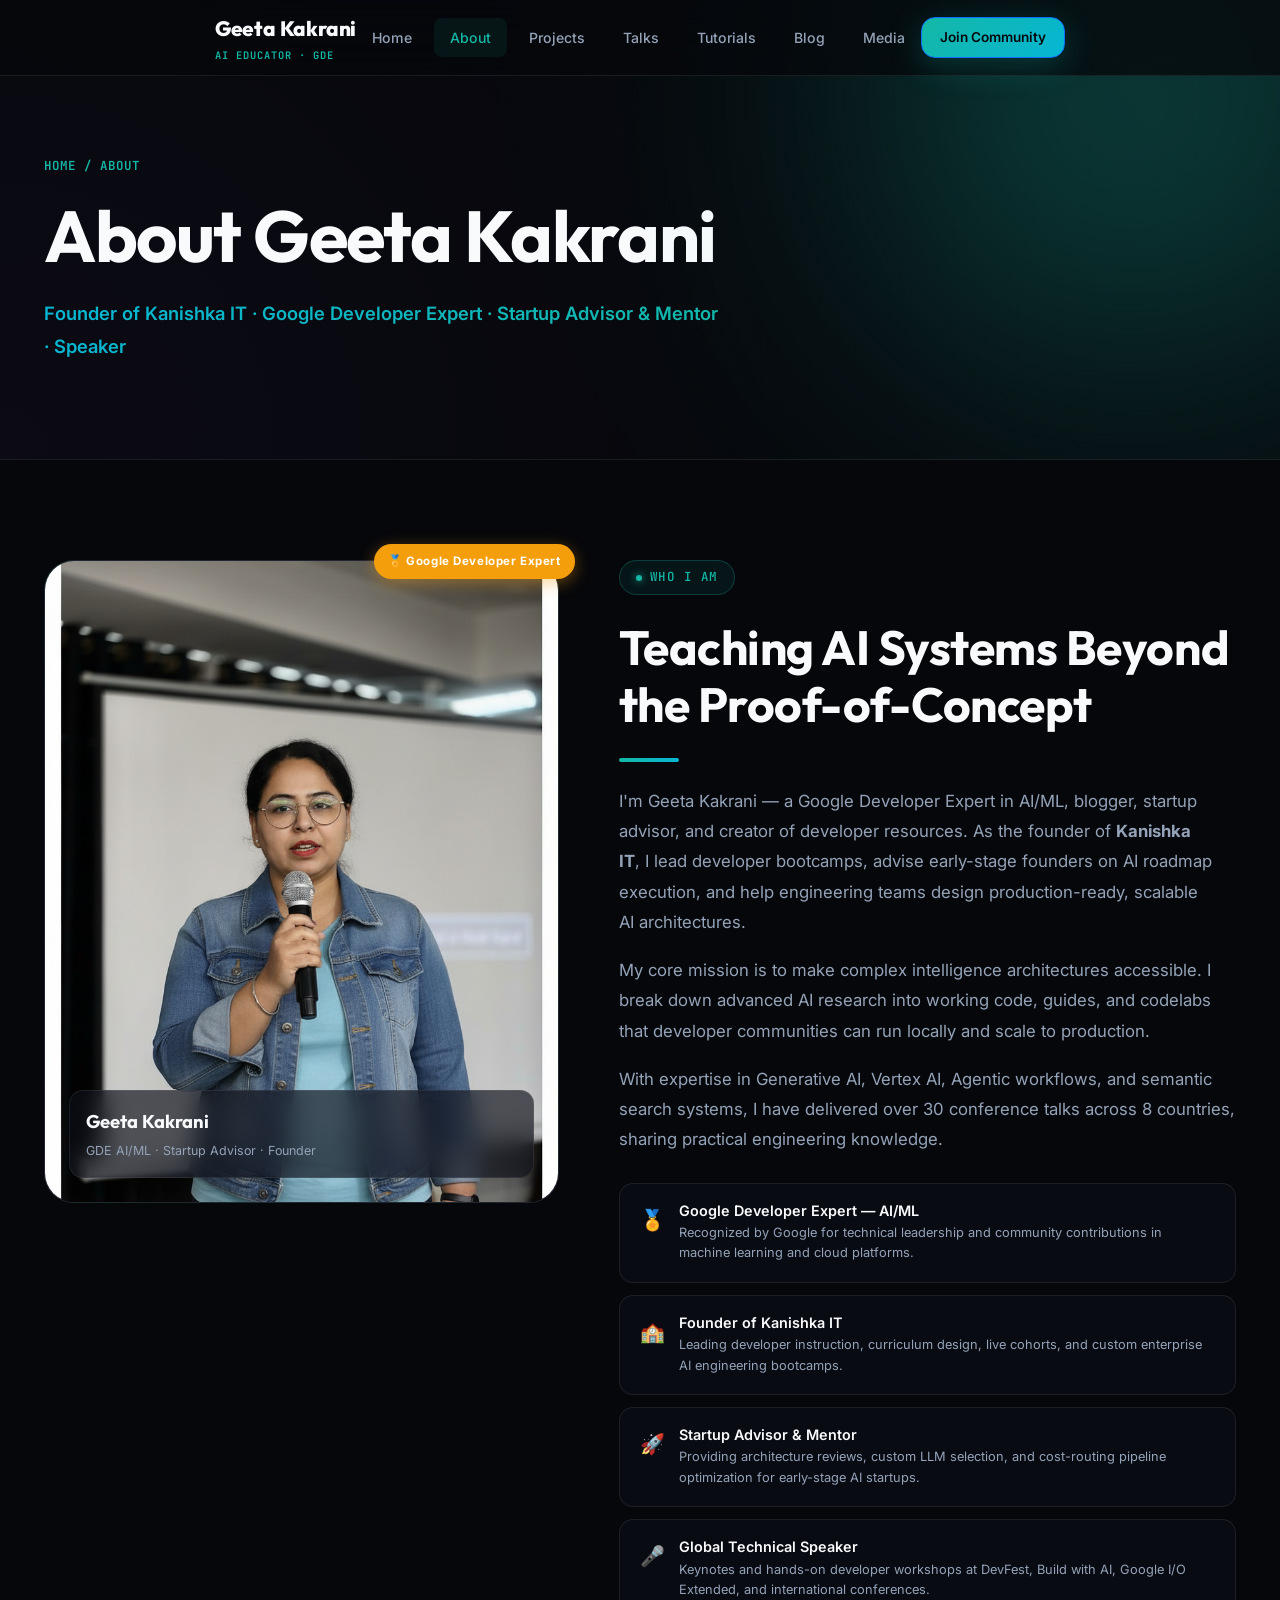
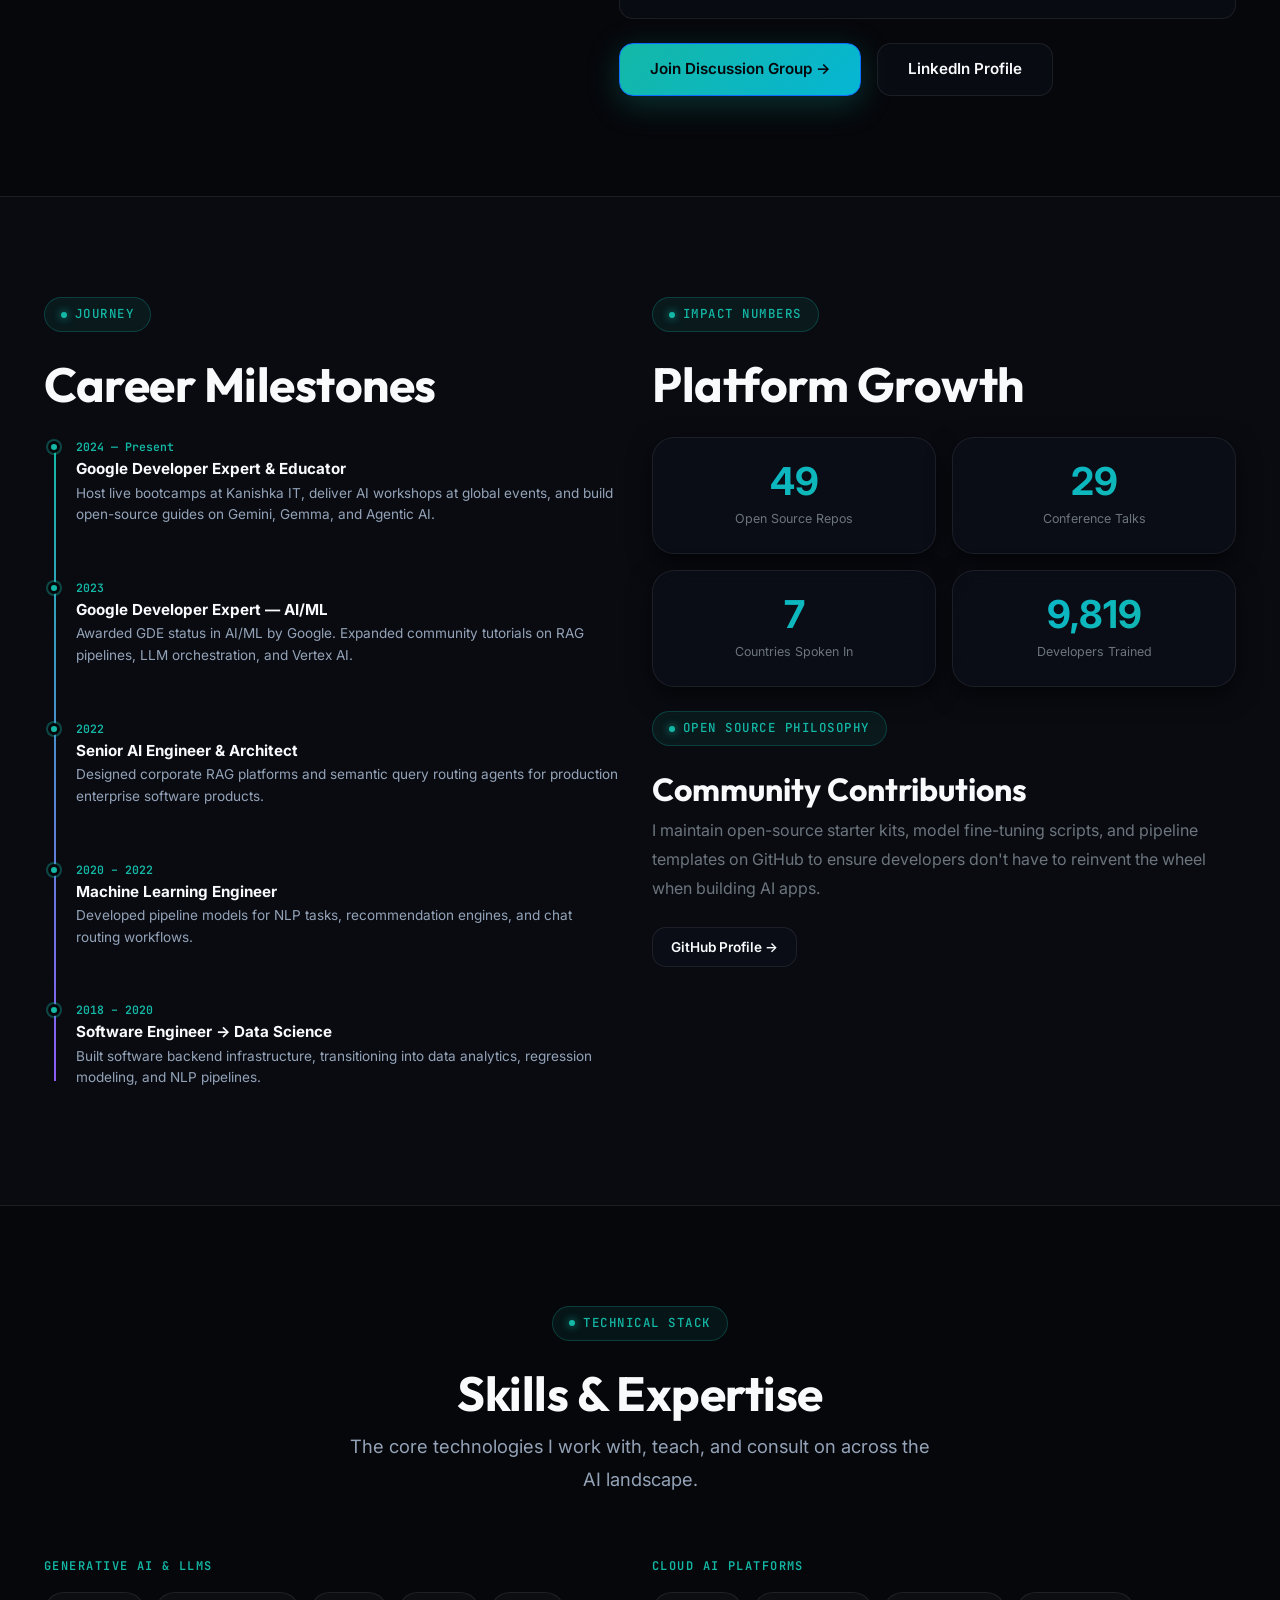
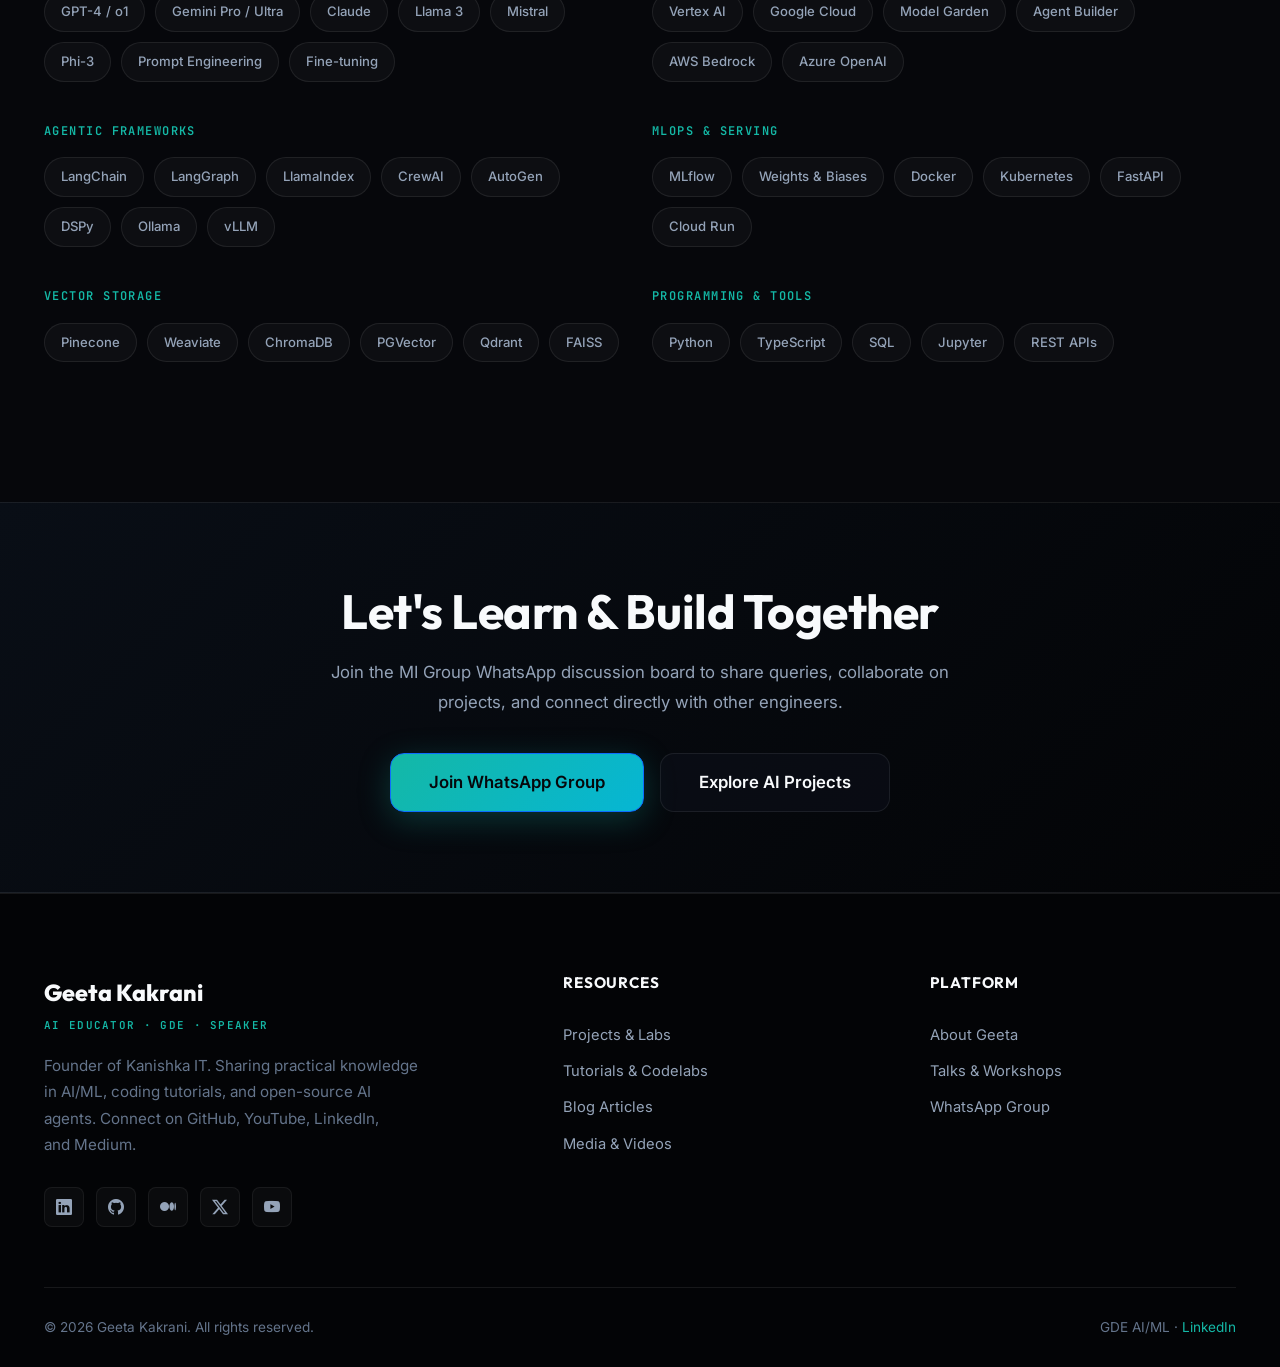
==== commit 9a0737cf: "feat: complete brand redesign, highlight startup mentorship, update resources page, and integrate la" ====
--- a/pages/about.html
+++ b/pages/about.html
@@ -3,39 +3,50 @@
 <head>
   <meta charset="UTF-8" />
   <meta name="viewport" content="width=device-width, initial-scale=1.0" />
-  <title>About — Geeta Kakrani | AI Consultant & GDE</title>
-  <meta name="description" content="Learn about Geeta Kakrani — Enterprise AI Consultant, Google Developer Expert, and international speaker specializing in GenAI, LLMs, and Agentic AI." />
+  <title>About — Geeta Kakrani | AI Educator & GDE</title>
+  <meta name="description" content="Learn about Geeta Kakrani — Google Developer Expert, AI educator, and community founder specializing in GenAI, LLMs, and Agentic AI." />
+
+  <!-- Google Fonts -->
   <link rel="preconnect" href="https://fonts.googleapis.com" />
+  <link rel="preconnect" href="https://fonts.gstatic.com" crossorigin />
+
+  <!-- Bootstrap 5 CSS (Optional but good for container classes) -->
+  <link href="https://cdn.jsdelivr.net/npm/bootstrap@5.3.3/dist/css/bootstrap.min.css" rel="stylesheet" integrity="sha384-QWTKZyjpPEjISv5WaRU9OFeRpok6YctnYmDr5pNlyT2bRjXh0JMhjY6hW+ALEwIH" crossorigin="anonymous">
+
+  <!-- Bootstrap Icons -->
+  <link rel="stylesheet" href="https://cdn.jsdelivr.net/npm/bootstrap-icons@1.11.3/font/bootstrap-icons.min.css">
+
+  <!-- Custom Styles -->
   <link rel="stylesheet" href="../css/main.css" />
   <link rel="stylesheet" href="../css/pages.css" />
 </head>
 <body>
 
+  <!-- Dynamic Header placeholder -->
   <div id="nav-placeholder"></div>
 
   <!-- PAGE HERO -->
   <section class="page-hero">
+    <div class="glow-blob blob-teal" style="top: -100px; right: -50px;"></div>
     <div class="container">
       <div class="page-hero-breadcrumb">Home / About</div>
       <h1>About Geeta Kakrani</h1>
-      <p>Enterprise AI Consultant · Google Developer Expert · International Speaker · Practitioner-first approach to AI strategy and implementation.</p>
-    </div>
-  </section>
-
-  <!-- ══ INTRO SECTION ══ -->
+      <p class="text-gradient-cyan-teal font-semibold">Founder of Kanishka IT · Google Developer Expert · Startup Advisor &amp; Mentor · Speaker</p>
+    </div>
+  </section>
+
+  <!-- BIOGRAPHY SECTION -->
   <section class="section">
     <div class="container">
       <div class="about-intro-grid">
 
-        <!-- Photo area -->
+        <!-- Left: Photo/GDE card -->
         <div class="about-photo-area reveal">
-          <div class="about-photo-card" style="padding:0; overflow:hidden;">
-            <img src="../images/geeta-photo.png"
-                 alt="Geeta Kakrani speaking at a conference"
-                 style="width:100%; height:100%; object-fit:cover; object-position:top center; position:relative; z-index:1; display:block;" />
+          <div class="about-photo-card">
+            <img src="../images/geeta-photo.png" alt="Geeta Kakrani speaking" style="width:100%; height:100%; object-fit:cover; object-position:top center; display:block; position:relative; z-index:1;" />
             <div class="about-photo-overlay">
               <div class="about-photo-overlay-name">Geeta Kakrani</div>
-              <div class="about-photo-overlay-role">AI Consultant · GDE · Speaker</div>
+              <div class="about-photo-overlay-role">GDE AI/ML · Startup Advisor · Founder</div>
             </div>
           </div>
           <div class="gde-badge-pill">
@@ -43,132 +54,155 @@
           </div>
         </div>
 
-        <!-- Content -->
+        <!-- Right: Bio Content -->
         <div class="about-content reveal reveal-delay-2">
           <div class="section-label">Who I Am</div>
-          <h2>Building AI Systems That Work Beyond the Proof-of-Concept</h2>
+          <h2>Teaching AI Systems Beyond the Proof-of-Concept</h2>
           <div class="divider"></div>
-          <p>I'm Geeta Kakrani — an Enterprise AI Consultant, Google Developer Expert in AI/ML, and international speaker who has helped organizations ranging from venture-backed startups to large enterprises design, build, and ship production-grade AI systems.</p>
-          <p>My work sits at the intersection of deep technical architecture and strategic business thinking. I don't just advise on AI — I design the systems, write the architecture docs, and often build the proof-of-concept that gets teams unstuck and moving forward.</p>
-          <p>With hands-on expertise across Generative AI, LLMs, Vertex AI, Agentic AI, RAG systems, LangChain, and LangGraph — and a track record of 30+ conference talks across 8 countries — I bring both the technical depth and communication clarity that complex AI initiatives require.</p>
+          
+          <p>I'm Geeta Kakrani — a Google Developer Expert in AI/ML, blogger, startup advisor, and creator of developer resources. As the founder of <strong>Kanishka IT</strong>, I lead developer bootcamps, advise early-stage founders on AI roadmap execution, and help engineering teams design production-ready, scalable AI architectures.</p>
+          <p>My core mission is to make complex intelligence architectures accessible. I break down advanced AI research into working code, guides, and codelabs that developer communities can run locally and scale to production.</p>
+          <p>With expertise in Generative AI, Vertex AI, Agentic workflows, and semantic search systems, I have delivered over 30 conference talks across 8 countries, sharing practical engineering knowledge.</p>
 
           <div class="about-highlights">
             <div class="about-highlight">
               <span class="about-highlight-icon">🏅</span>
               <div>
                 <h5>Google Developer Expert — AI/ML</h5>
-                <p>Recognized by Google for technical excellence and community contributions in AI and machine learning.</p>
+                <p>Recognized by Google for technical leadership and community contributions in machine learning and cloud platforms.</p>
+              </div>
+            </div>
+            <div class="about-highlight">
+              <span class="about-highlight-icon">🏫</span>
+              <div>
+                <h5>Founder of Kanishka IT</h5>
+                <p>Leading developer instruction, curriculum design, live cohorts, and custom enterprise AI engineering bootcamps.</p>
+              </div>
+            </div>
+            <div class="about-highlight">
+              <span class="about-highlight-icon">🚀</span>
+              <div>
+                <h5>Startup Advisor &amp; Mentor</h5>
+                <p>Providing architecture reviews, custom LLM selection, and cost-routing pipeline optimization for early-stage AI startups.</p>
               </div>
             </div>
             <div class="about-highlight">
               <span class="about-highlight-icon">🎤</span>
               <div>
-                <h5>International Conference Speaker</h5>
-                <p>Keynotes and workshops at DevFest, Build with AI, Google I/O Extended, and enterprise AI conferences.</p>
-              </div>
-            </div>
-            <div class="about-highlight">
-              <span class="about-highlight-icon">🏗️</span>
-              <div>
-                <h5>Practitioner-First Philosophy</h5>
-                <p>Every consultation, talk, and tutorial is grounded in real production experience — not theoretical frameworks.</p>
-              </div>
-            </div>
-          </div>
-
-          <div style="display:flex; gap:14px; margin-top:32px; flex-wrap:wrap;">
-            <a href="../pages/contact.html" class="btn btn-primary">Book a Consultation →</a>
-            <a href="https://www.linkedin.com/in/geetakakrani/" target="_blank" class="btn btn-secondary">LinkedIn Profile</a>
-          </div>
-        </div>
-      </div>
-    </div>
-  </section>
-
-  <!-- ══ TIMELINE ══ -->
-  <section class="section" style="background:var(--gray-50);">
+                <h5>Global Technical Speaker</h5>
+                <p>Keynotes and hands-on developer workshops at DevFest, Build with AI, Google I/O Extended, and international conferences.</p>
+              </div>
+            </div>
+          </div>
+
+          <div class="mt-4 d-flex gap-3 flex-wrap">
+            <a href="../index.html#whatsapp-join" class="btn btn-primary">Join Discussion Group →</a>
+            <a href="https://www.linkedin.com/in/geetakakrani/" target="_blank" rel="noopener" class="btn btn-secondary">LinkedIn Profile</a>
+          </div>
+        </div>
+
+      </div>
+    </div>
+  </section>
+
+  <!-- MILESTONES & NUMBERS -->
+  <section class="section" style="background:#090b11; border-top: 1px solid var(--border-glass); border-bottom: 1px solid var(--border-glass);">
     <div class="container">
-      <div class="grid-2" style="gap:64px; align-items:start;">
-        <div class="reveal">
+      <div class="row gy-5">
+        
+        <!-- Timeline column -->
+        <div class="col-lg-6 reveal">
           <div class="section-label">Journey</div>
-          <h2 style="margin-bottom:40px;">Career Milestones</h2>
+          <h2 class="mb-4">Career Milestones</h2>
           <div class="timeline">
             <div class="timeline-item">
               <div class="timeline-dot"></div>
               <div class="timeline-year">2024 — Present</div>
-              <h4>Independent AI Consultant & Advisor</h4>
-              <p>Consulting enterprises and startups on AI strategy, GenAI architecture, and LLM production systems. Speaking at global conferences as GDE.</p>
+              <h4>Google Developer Expert & Educator</h4>
+              <p>Host live bootcamps at Kanishka IT, deliver AI workshops at global events, and build open-source guides on Gemini, Gemma, and Agentic AI.</p>
             </div>
             <div class="timeline-item">
               <div class="timeline-dot"></div>
               <div class="timeline-year">2023</div>
               <h4>Google Developer Expert — AI/ML</h4>
-              <p>Earned GDE status in AI/ML. Began delivering workshops on LangChain, RAG, and Vertex AI across India and Southeast Asia.</p>
+              <p>Awarded GDE status in AI/ML by Google. Expanded community tutorials on RAG pipelines, LLM orchestration, and Vertex AI.</p>
             </div>
             <div class="timeline-item">
               <div class="timeline-dot"></div>
               <div class="timeline-year">2022</div>
-              <h4>Senior AI Engineer → Architect</h4>
-              <p>Led GenAI platform initiatives at an enterprise software company. Built first production RAG system serving 50,000+ users.</p>
+              <h4>Senior AI Engineer & Architect</h4>
+              <p>Designed corporate RAG platforms and semantic query routing agents for production enterprise software products.</p>
             </div>
             <div class="timeline-item">
               <div class="timeline-dot"></div>
               <div class="timeline-year">2020 – 2022</div>
               <h4>Machine Learning Engineer</h4>
-              <p>Designed and deployed NLP pipelines, recommendation systems, and conversational AI for B2B products.</p>
+              <p>Developed pipeline models for NLP tasks, recommendation engines, and chat routing workflows.</p>
             </div>
             <div class="timeline-item">
               <div class="timeline-dot"></div>
               <div class="timeline-year">2018 – 2020</div>
               <h4>Software Engineer → Data Science</h4>
-              <p>Transitioned from backend engineering into data science and ML, with a focus on NLP and predictive analytics.</p>
-            </div>
-          </div>
-        </div>
-
-        <div class="reveal reveal-delay-2">
-          <div class="section-label">Impact Numbers</div>
-          <h2 style="margin-bottom:40px;">By the Numbers</h2>
-          <div style="display:grid; grid-template-columns:1fr 1fr; gap:24px; margin-bottom:40px;">
-            <div class="card" style="text-align:center; padding:28px 20px;">
-              <div style="font-family:var(--font-display); font-size:2.8rem; color:var(--teal-600); line-height:1;" data-counter="50">0</div>
-              <div style="font-size:0.82rem; color:var(--gray-500); margin-top:4px;">Enterprise Projects Delivered</div>
-            </div>
-            <div class="card" style="text-align:center; padding:28px 20px;">
-              <div style="font-family:var(--font-display); font-size:2.8rem; color:var(--teal-600); line-height:1;" data-counter="30">0</div>
-              <div style="font-size:0.82rem; color:var(--gray-500); margin-top:4px;">Conference Talks Given</div>
-            </div>
-            <div class="card" style="text-align:center; padding:28px 20px;">
-              <div style="font-family:var(--font-display); font-size:2.8rem; color:var(--teal-600); line-height:1;" data-counter="8">0</div>
-              <div style="font-size:0.82rem; color:var(--gray-500); margin-top:4px;">Countries Spoken In</div>
-            </div>
-            <div class="card" style="text-align:center; padding:28px 20px;">
-              <div style="font-family:var(--font-display); font-size:2.8rem; color:var(--teal-600); line-height:1;" data-counter="10000">0</div>
-              <div style="font-size:0.82rem; color:var(--gray-500); margin-top:4px;">Developers Trained</div>
-            </div>
-          </div>
-
-          <div class="section-label">Open Source</div>
-          <h3 style="margin:16px 0 12px;">Community Contributions</h3>
-          <p style="font-size:0.9rem; color:var(--gray-500); margin-bottom:20px;">Active contributor to the open-source AI ecosystem with tutorials, codelabs, and example repositories used by thousands of developers globally.</p>
-          <a href="https://github.com/geeta-gwalior" target="_blank" class="btn btn-secondary btn-sm">
-            GitHub Profile →
-          </a>
-        </div>
-      </div>
-    </div>
-  </section>
-
-  <!-- ══ SKILLS ══ -->
-  <section class="section skills-section">
+              <p>Built software backend infrastructure, transitioning into data analytics, regression modeling, and NLP pipelines.</p>
+            </div>
+          </div>
+        </div>
+
+        <!-- Numbers & Open Source -->
+        <div class="col-lg-6 reveal reveal-delay-2">
+          <div class="section-label">Impact numbers</div>
+          <h2 class="mb-4">Platform Growth</h2>
+          
+          <div class="row g-3 mb-4">
+            <div class="col-6">
+              <div class="card p-4 text-center">
+                <div class="font-bold text-teal text-gradient-cyan-teal" style="font-size:2.4rem; line-height:1;" data-counter="50">0</div>
+                <div class="text-xs text-secondary mt-2">Open Source Repos</div>
+              </div>
+            </div>
+            <div class="col-6">
+              <div class="card p-4 text-center">
+                <div class="font-bold text-teal text-gradient-cyan-teal" style="font-size:2.4rem; line-height:1;" data-counter="30">0</div>
+                <div class="text-xs text-secondary mt-2">Conference Talks</div>
+              </div>
+            </div>
+            <div class="col-6">
+              <div class="card p-4 text-center">
+                <div class="font-bold text-teal text-gradient-cyan-teal" style="font-size:2.4rem; line-height:1;" data-counter="8">0</div>
+                <div class="text-xs text-secondary mt-2">Countries Spoken In</div>
+              </div>
+            </div>
+            <div class="col-6">
+              <div class="card p-4 text-center">
+                <div class="font-bold text-teal text-gradient-cyan-teal" style="font-size:2.4rem; line-height:1;" data-counter="10000">0</div>
+                <div class="text-xs text-secondary mt-2">Developers Trained</div>
+              </div>
+            </div>
+          </div>
+
+          <div class="section-label">Open Source Philosophy</div>
+          <h3 class="mb-2">Community Contributions</h3>
+          <p class="text-secondary mb-4">I maintain open-source starter kits, model fine-tuning scripts, and pipeline templates on GitHub to ensure developers don't have to reinvent the wheel when building AI apps.</p>
+          
+          <a href="https://github.com/geeta-gwalior" target="_blank" rel="noopener" class="btn btn-secondary btn-sm">GitHub Profile →</a>
+        </div>
+
+      </div>
+    </div>
+  </section>
+
+  <!-- TECHNICAL DEPTH / SKILLS -->
+  <section class="section">
     <div class="container">
       <div class="text-center">
-        <div class="section-label">Technical Depth</div>
-        <h2 class="section-heading">Skills & Technologies</h2>
-        <p class="section-intro">The full technology stack I work with across GenAI, LLM infrastructure, cloud platforms, and developer tooling.</p>
-      </div>
-      <div class="grid-2" style="gap:48px;">
-        <div class="reveal">
+        <div class="section-label">Technical Stack</div>
+        <h2>Skills & Expertise</h2>
+        <p class="section-intro">The core technologies I work with, teach, and consult on across the AI landscape.</p>
+      </div>
+
+      <div class="row g-4">
+        <!-- Col 1 -->
+        <div class="col-md-6 reveal">
           <div class="skills-group">
             <div class="skills-group-title">Generative AI & LLMs</div>
             <div class="skills-tags">
@@ -183,7 +217,7 @@
             </div>
           </div>
           <div class="skills-group">
-            <div class="skills-group-title">Frameworks & Tools</div>
+            <div class="skills-group-title">Agentic Frameworks</div>
             <div class="skills-tags">
               <span class="skill-tag">LangChain</span>
               <span class="skill-tag">LangGraph</span>
@@ -196,7 +230,7 @@
             </div>
           </div>
           <div class="skills-group">
-            <div class="skills-group-title">Vector Databases</div>
+            <div class="skills-group-title">Vector Storage</div>
             <div class="skills-tags">
               <span class="skill-tag">Pinecone</span>
               <span class="skill-tag">Weaviate</span>
@@ -207,9 +241,11 @@
             </div>
           </div>
         </div>
-        <div class="reveal reveal-delay-2">
-          <div class="skills-group">
-            <div class="skills-group-title">Cloud Platforms</div>
+
+        <!-- Col 2 -->
+        <div class="col-md-6 reveal reveal-delay-2">
+          <div class="skills-group">
+            <div class="skills-group-title">Cloud AI Platforms</div>
             <div class="skills-tags">
               <span class="skill-tag">Vertex AI</span>
               <span class="skill-tag">Google Cloud</span>
@@ -220,7 +256,7 @@
             </div>
           </div>
           <div class="skills-group">
-            <div class="skills-group-title">MLOps & Infrastructure</div>
+            <div class="skills-group-title">MLOps & Serving</div>
             <div class="skills-tags">
               <span class="skill-tag">MLflow</span>
               <span class="skill-tag">Weights & Biases</span>
@@ -231,7 +267,7 @@
             </div>
           </div>
           <div class="skills-group">
-            <div class="skills-group-title">Programming</div>
+            <div class="skills-group-title">Programming & Tools</div>
             <div class="skills-tags">
               <span class="skill-tag">Python</span>
               <span class="skill-tag">TypeScript</span>
@@ -245,19 +281,25 @@
     </div>
   </section>
 
-  <!-- ══ CTA ══ -->
+  <!-- CTA -->
   <section class="newsletter-section">
     <div class="newsletter-inner">
-      <h2>Ready to Work Together?</h2>
-      <p>Whether you need an AI strategy, a production system built, or a keynote speaker — let's have a conversation.</p>
-      <div style="display:flex; gap:14px; justify-content:center; flex-wrap:wrap;">
-        <a href="../pages/contact.html" class="btn btn-lg" style="background:var(--white); color:var(--teal-700); font-weight:600;">Book a Free Consultation →</a>
-        <a href="../pages/talks.html" class="btn btn-lg btn-outline" style="border-color:rgba(255,255,255,0.3); color:var(--white);">See Speaking Topics</a>
-      </div>
-    </div>
-  </section>
-
+      <h2>Let's Learn &amp; Build Together</h2>
+      <p>Join the MI Group WhatsApp discussion board to share queries, collaborate on projects, and connect directly with other engineers.</p>
+      <div class="d-flex gap-3 justify-content-center flex-wrap">
+        <a href="../index.html#whatsapp-join" class="btn btn-lg btn-primary">Join WhatsApp Group</a>
+        <a href="projects.html" class="btn btn-lg btn-secondary">Explore AI Projects</a>
+      </div>
+    </div>
+  </section>
+
+  <!-- Footer placeholder -->
   <div id="footer-placeholder"></div>
+
+  <!-- Bootstrap JS -->
+  <script src="https://cdn.jsdelivr.net/npm/bootstrap@5.3.3/dist/js/bootstrap.bundle.min.js" integrity="sha384-YvpcrYf0tY3lHB60NNkmXc5s9fDVZLESaAA55NDzOxhy9GkcIdslK1eN7N6jIeHz" crossorigin="anonymous"></script>
+
+  <!-- Custom Scripts -->
   <script src="../js/components.js"></script>
   <script src="../js/main.js"></script>
 </body>
--- a/css/main.css
+++ b/css/main.css
@@ -1,72 +1,68 @@
 /* ============================================
-   GEETA KAKRANI | AI CONSULTANCY
-   Main Stylesheet
-   ============================================ */
-
-@import url('https://fonts.googleapis.com/css2?family=DM+Serif+Display:ital@0;1&family=DM+Sans:ital,opsz,wght@0,9..40,300;0,9..40,400;0,9..40,500;0,9..40,600;0,9..40,700;1,9..40,300&family=JetBrains+Mono:wght@400;500&display=swap');
-
-/* ============================================
-   CSS VARIABLES
+   GEETA KAKRANI | AI PLATFORM
+   Main Stylesheet — Premium Dark Theme
+   ============================================ */
+
+@import url('https://fonts.googleapis.com/css2?family=Outfit:wght@300;400;500;600;700;800&family=Inter:wght@300;400;500;600;700&family=JetBrains+Mono:wght@400;500&display=swap');
+
+/* ============================================
+   DESIGN TOKENS & VARIABLES
    ============================================ */
 :root {
-  /* Brand Colors */
-  --teal-50: #f0fdfa;
-  --teal-100: #ccfbf1;
-  --teal-200: #99f6e4;
-  --teal-300: #5eead4;
-  --teal-400: #2dd4bf;
-  --teal-500: #14b8a6;
-  --teal-600: #0d9488;
-  --teal-700: #0f766e;
-  --teal-800: #115e59;
-  --teal-900: #134e4a;
-
-  /* Neutrals */
+  /* Dark Tech Theme Colors */
+  --bg-dark-base: #06070b;
+  --bg-dark-card: rgba(13, 16, 26, 0.6);
+  --bg-dark-card-hover: rgba(20, 24, 38, 0.85);
+  --border-glass: rgba(255, 255, 255, 0.08);
+  --border-glass-hover: rgba(20, 184, 166, 0.35);
+
+  /* Brand Accents */
+  --primary-teal: #14b8a6;
+  --primary-teal-rgb: 20, 184, 166;
+  --primary-violet: #8b5cf6;
+  --primary-violet-rgb: 139, 92, 246;
+  --primary-cyan: #06b6d4;
+  --primary-cyan-rgb: 6, 182, 212;
+
+  /* Text Colors */
+  --text-primary: #f8fafc;
+  --text-secondary: #94a3b8;
+  --text-muted: #64748b;
   --white: #ffffff;
-  --gray-50: #f8fafc;
-  --gray-100: #f1f5f9;
-  --gray-200: #e2e8f0;
-  --gray-300: #cbd5e1;
-  --gray-400: #94a3b8;
-  --gray-500: #64748b;
-  --gray-600: #475569;
-  --gray-700: #334155;
-  --gray-800: #1e293b;
-  --gray-900: #0f172a;
-
-  /* Accent */
+
+  /* Accent Alert */
   --amber-400: #fbbf24;
   --amber-500: #f59e0b;
 
   /* Typography */
-  --font-display: 'DM Serif Display', serif;
-  --font-body: 'DM Sans', sans-serif;
+  --font-display: 'Outfit', sans-serif;
+  --font-body: 'Inter', sans-serif;
   --font-mono: 'JetBrains Mono', monospace;
 
   /* Spacing */
-  --nav-height: 72px;
-
-  /* Shadows */
-  --shadow-sm: 0 1px 3px rgba(0,0,0,0.06), 0 1px 2px rgba(0,0,0,0.04);
-  --shadow-md: 0 4px 16px rgba(0,0,0,0.08), 0 2px 6px rgba(0,0,0,0.04);
-  --shadow-lg: 0 12px 40px rgba(0,0,0,0.1), 0 4px 12px rgba(0,0,0,0.06);
-  --shadow-xl: 0 24px 64px rgba(0,0,0,0.12), 0 8px 24px rgba(0,0,0,0.06);
-  --shadow-teal: 0 8px 32px rgba(13,148,136,0.2);
+  --nav-height: 76px;
+
+  /* Shadows & Glows */
+  --shadow-sm: 0 2px 8px rgba(0,0,0,0.5);
+  --shadow-md: 0 8px 24px rgba(0,0,0,0.6);
+  --shadow-lg: 0 16px 48px rgba(0,0,0,0.8);
+  --shadow-teal: 0 8px 32px rgba(20, 184, 166, 0.25);
+  --shadow-violet: 0 8px 32px rgba(139, 92, 246, 0.2);
 
   /* Border Radius */
-  --radius-sm: 6px;
-  --radius-md: 12px;
-  --radius-lg: 20px;
-  --radius-xl: 28px;
+  --radius-sm: 8px;
+  --radius-md: 14px;
+  --radius-lg: 22px;
+  --radius-xl: 30px;
   --radius-full: 9999px;
 
   /* Transitions */
-  --ease-out: cubic-bezier(0.16, 1, 0.3, 1);
+  --ease-premium: cubic-bezier(0.16, 1, 0.3, 1);
   --ease-in-out: cubic-bezier(0.4, 0, 0.2, 1);
 }
 
 /* ============================================
-   RESET & BASE
+   RESET & BASE STYLES
    ============================================ */
 *, *::before, *::after {
   box-sizing: border-box;
@@ -77,74 +73,114 @@
 html {
   scroll-behavior: smooth;
   font-size: 16px;
+  background-color: var(--bg-dark-base);
 }
 
 body {
   font-family: var(--font-body);
-  color: var(--gray-800);
-  background-color: var(--white);
-  line-height: 1.6;
+  color: var(--text-secondary);
+  background-color: var(--bg-dark-base);
+  line-height: 1.65;
   -webkit-font-smoothing: antialiased;
   overflow-x: hidden;
 }
 
 img { max-width: 100%; height: auto; display: block; }
-a { text-decoration: none; color: inherit; }
+a { text-decoration: none; color: inherit; transition: color 0.25s var(--ease-premium); }
 ul, ol { list-style: none; }
 button { cursor: pointer; border: none; background: none; font-family: inherit; }
-input, textarea, select { font-family: inherit; }
+
+/* Custom Scrollbar */
+::-webkit-scrollbar {
+  width: 10px;
+}
+::-webkit-scrollbar-track {
+  background: var(--bg-dark-base);
+}
+::-webkit-scrollbar-thumb {
+  background: rgba(255, 255, 255, 0.15);
+  border-radius: var(--radius-full);
+  border: 2px solid var(--bg-dark-base);
+}
+::-webkit-scrollbar-thumb:hover {
+  background: var(--primary-teal);
+}
+
+/* ::selection */
+::selection {
+  background: rgba(20, 184, 166, 0.3);
+  color: var(--white);
+}
 
 /* ============================================
    TYPOGRAPHY
    ============================================ */
 h1, h2, h3, h4, h5, h6 {
   font-family: var(--font-display);
-  line-height: 1.15;
-  color: var(--gray-900);
-}
-
-h1 { font-size: clamp(2.4rem, 5vw, 4rem); }
-h2 { font-size: clamp(1.8rem, 3.5vw, 2.75rem); }
-h3 { font-size: clamp(1.3rem, 2.5vw, 1.75rem); }
-h4 { font-size: 1.25rem; }
-h5 { font-size: 1.1rem; }
-
-p { color: var(--gray-600); line-height: 1.75; }
-
-.text-teal { color: var(--teal-600); }
-.text-sm { font-size: 0.875rem; }
-.text-xs { font-size: 0.75rem; }
-.text-lg { font-size: 1.125rem; }
+  line-height: 1.2;
+  color: var(--text-primary);
+  font-weight: 700;
+}
+
+h1 { font-size: clamp(2.5rem, 6vw, 4.5rem); letter-spacing: -0.02em; }
+h2 { font-size: clamp(1.8rem, 4vw, 3rem); letter-spacing: -0.01em; }
+h3 { font-size: clamp(1.4rem, 2.5vw, 2rem); }
+h4 { font-size: 1.3rem; }
+h5 { font-size: 1.15rem; }
+
+p { color: var(--text-secondary); line-height: 1.8; }
+
+.text-teal { color: var(--primary-teal); }
+.text-cyan { color: var(--primary-cyan); }
+.text-violet { color: var(--primary-violet); }
+.text-gradient-teal-violet {
+  background: linear-gradient(135deg, var(--primary-teal), var(--primary-violet));
+  -webkit-background-clip: text;
+  -webkit-text-fill-color: transparent;
+}
+.text-gradient-cyan-teal {
+  background: linear-gradient(135deg, var(--primary-cyan), var(--primary-teal));
+  -webkit-background-clip: text;
+  -webkit-text-fill-color: transparent;
+}
+
+.text-sm { font-size: 0.9rem; }
+.text-xs { font-size: 0.78rem; }
+.text-lg { font-size: 1.15rem; }
 .font-mono { font-family: var(--font-mono); }
-.font-medium { font-weight: 500; }
 .font-semibold { font-weight: 600; }
+.font-bold { font-weight: 700; }
+
+/* Text wrapping */
+h1, h2, h3, .section-heading {
+  text-wrap: balance;
+}
+p, .article-body {
+  text-wrap: pretty;
+}
 
 /* ============================================
    LAYOUT UTILITIES
    ============================================ */
 .container {
-  max-width: 1200px;
+  max-width: 1240px;
   margin: 0 auto;
   padding: 0 24px;
 }
 
-.container-wide {
-  max-width: 1400px;
-  margin: 0 auto;
-  padding: 0 24px;
-}
-
 .section {
-  padding: 96px 0;
+  padding: 100px 0;
+  position: relative;
 }
 
 .section-sm {
-  padding: 64px 0;
+  padding: 60px 0;
+  position: relative;
 }
 
 .grid-2 { display: grid; grid-template-columns: repeat(2, 1fr); gap: 32px; }
 .grid-3 { display: grid; grid-template-columns: repeat(3, 1fr); gap: 28px; }
-.grid-4 { display: grid; grid-template-columns: repeat(4, 1fr); gap: 24px; }
+.grid-4 { display: grid; grid-template-columns: repeat(4, 1fr); gap: 20px; }
 
 .flex { display: flex; }
 .flex-center { display: flex; align-items: center; justify-content: center; }
@@ -153,32 +189,56 @@
 .gap-6 { gap: 24px; }
 .gap-8 { gap: 32px; }
 
-/* ============================================
-   SECTION LABELS & HEADINGS
-   ============================================ */
+/* Glowing Background Blobs */
+.glow-blob {
+  position: absolute;
+  border-radius: var(--radius-full);
+  filter: blur(140px);
+  z-index: 0;
+  pointer-events: none;
+  opacity: 0.45;
+}
+.blob-teal {
+  background: var(--primary-teal);
+  width: 400px;
+  height: 400px;
+}
+.blob-violet {
+  background: var(--primary-violet);
+  width: 350px;
+  height: 350px;
+}
+.blob-cyan {
+  background: var(--primary-cyan);
+  width: 450px;
+  height: 450px;
+}
+
+/* Section Labels */
 .section-label {
   display: inline-flex;
   align-items: center;
   gap: 8px;
   font-family: var(--font-mono);
-  font-size: 0.75rem;
+  font-size: 0.78rem;
   font-weight: 500;
   letter-spacing: 0.12em;
   text-transform: uppercase;
-  color: var(--teal-600);
-  background: var(--teal-50);
-  border: 1px solid var(--teal-200);
-  padding: 6px 14px;
+  color: var(--primary-teal);
+  background: rgba(20, 184, 166, 0.08);
+  border: 1px solid rgba(20, 184, 166, 0.25);
+  padding: 6px 16px;
   border-radius: var(--radius-full);
-  margin-bottom: 20px;
+  margin-bottom: 24px;
 }
 
 .section-label::before {
   content: '';
   width: 6px;
   height: 6px;
-  background: var(--teal-500);
+  background: var(--primary-teal);
   border-radius: 50%;
+  box-shadow: 0 0 8px var(--primary-teal);
 }
 
 .section-heading {
@@ -186,131 +246,139 @@
 }
 
 .section-intro {
-  font-size: 1.125rem;
-  color: var(--gray-500);
-  max-width: 640px;
-  margin-bottom: 56px;
+  font-size: 1.15rem;
+  color: var(--text-secondary);
+  max-width: 680px;
+  margin-bottom: 60px;
 }
 
 .text-center { text-align: center; }
-.text-center .section-intro { margin: 0 auto 56px; }
-.text-center .section-label { margin: 0 auto 20px; display: flex; width: fit-content; }
-
-/* ============================================
-   BUTTONS
+.text-center .section-intro { margin: 0 auto 60px; }
+.text-center .section-label { margin: 0 auto 24px; display: flex; width: fit-content; }
+
+/* ============================================
+   BUTTONS (Premium glowing styles)
    ============================================ */
 .btn {
   display: inline-flex;
   align-items: center;
-  gap: 8px;
-  padding: 14px 28px;
+  gap: 10px;
+  padding: 14px 30px;
   border-radius: var(--radius-md);
   font-size: 0.95rem;
-  font-weight: 500;
+  font-weight: 600;
   font-family: var(--font-body);
-  transition: all 0.25s var(--ease-out);
+  transition: all 0.25s var(--ease-premium);
   white-space: nowrap;
-  cursor: pointer;
+  position: relative;
+  overflow: hidden;
 }
 
 .btn-primary {
-  background: var(--teal-600);
+  background: linear-gradient(135deg, var(--primary-teal), var(--primary-cyan));
+  color: var(--bg-dark-base);
+  box-shadow: var(--shadow-teal);
+}
+.btn-primary:hover {
+  transform: translateY(-2px);
+  box-shadow: 0 12px 30px rgba(20, 184, 166, 0.45);
   color: var(--white);
-  box-shadow: var(--shadow-teal);
-}
-
-.btn-primary:hover {
-  background: var(--teal-700);
-  transform: translateY(-2px);
-  box-shadow: 0 12px 40px rgba(13,148,136,0.3);
 }
 
 .btn-secondary {
-  background: var(--white);
-  color: var(--gray-800);
-  border: 1.5px solid var(--gray-200);
-  box-shadow: var(--shadow-sm);
-}
-
+  background: var(--bg-dark-card);
+  color: var(--text-primary);
+  border: 1px solid var(--border-glass);
+}
 .btn-secondary:hover {
-  border-color: var(--teal-400);
-  color: var(--teal-600);
+  border-color: var(--primary-teal);
+  color: var(--primary-teal);
   transform: translateY(-2px);
   box-shadow: var(--shadow-md);
+  background: var(--bg-dark-card-hover);
 }
 
 .btn-outline {
   background: transparent;
-  color: var(--teal-600);
-  border: 1.5px solid var(--teal-400);
-}
-
+  color: var(--primary-teal);
+  border: 1.5px solid rgba(20, 184, 166, 0.4);
+}
 .btn-outline:hover {
-  background: var(--teal-50);
+  background: rgba(20, 184, 166, 0.08);
+  border-color: var(--primary-teal);
   transform: translateY(-2px);
 }
 
-.btn-lg { padding: 16px 36px; font-size: 1rem; }
-.btn-sm { padding: 10px 20px; font-size: 0.875rem; }
-
-/* ============================================
-   CARDS
+.btn-lg { padding: 16px 38px; font-size: 1.05rem; }
+.btn-sm { padding: 9px 18px; font-size: 0.85rem; }
+
+/* Focus outlines */
+.btn:focus-visible, a:focus-visible, input:focus-visible, textarea:focus-visible {
+  outline: 2px solid var(--primary-teal);
+  outline-offset: 4px;
+}
+
+/* ============================================
+   GLASSMORPHISM CARDS
    ============================================ */
 .card {
-  background: var(--white);
-  border: 1px solid var(--gray-100);
+  background: var(--bg-dark-card);
+  backdrop-filter: blur(20px);
+  -webkit-backdrop-filter: blur(20px);
+  border: 1px solid var(--border-glass);
   border-radius: var(--radius-lg);
   padding: 32px;
-  box-shadow: var(--shadow-sm);
-  transition: all 0.3s var(--ease-out);
+  box-shadow: var(--shadow-md);
+  transition: all 0.3s var(--ease-premium);
 }
 
 .card:hover {
-  box-shadow: var(--shadow-lg);
+  box-shadow: var(--shadow-lg), 0 0 20px rgba(20, 184, 166, 0.1);
   transform: translateY(-4px);
-  border-color: var(--teal-200);
+  border-color: var(--border-glass-hover);
+  background: var(--bg-dark-card-hover);
 }
 
 .card-glass {
-  background: rgba(255,255,255,0.7);
-  backdrop-filter: blur(16px);
-  -webkit-backdrop-filter: blur(16px);
-  border: 1px solid rgba(255,255,255,0.9);
-}
-
-/* ============================================
-   BADGE / TAGS
+  background: rgba(13, 16, 26, 0.45);
+  backdrop-filter: blur(24px);
+  -webkit-backdrop-filter: blur(24px);
+  border: 1px solid rgba(255, 255, 255, 0.05);
+}
+
+/* ============================================
+   BADGES & TAGS
    ============================================ */
 .badge {
   display: inline-flex;
   align-items: center;
-  padding: 4px 12px;
+  padding: 4px 14px;
   border-radius: var(--radius-full);
   font-size: 0.75rem;
-  font-weight: 500;
+  font-weight: 600;
   font-family: var(--font-mono);
 }
 
 .badge-teal {
-  background: var(--teal-50);
-  color: var(--teal-700);
-  border: 1px solid var(--teal-200);
+  background: rgba(20, 184, 166, 0.1);
+  color: var(--primary-teal);
+  border: 1px solid rgba(20, 184, 166, 0.2);
 }
 
 .badge-gray {
-  background: var(--gray-100);
-  color: var(--gray-600);
-  border: 1px solid var(--gray-200);
+  background: rgba(255, 255, 255, 0.05);
+  color: var(--text-secondary);
+  border: 1px solid rgba(255, 255, 255, 0.1);
 }
 
 .badge-amber {
-  background: #fffbeb;
-  color: #92400e;
-  border: 1px solid #fde68a;
-}
-
-/* ============================================
-   NAVBAR
+  background: rgba(245, 158, 11, 0.1);
+  color: var(--amber-400);
+  border: 1px solid rgba(245, 158, 11, 0.25);
+}
+
+/* ============================================
+   NAVBAR (Glassmorphism Dark)
    ============================================ */
 .navbar {
   position: fixed;
@@ -319,19 +387,21 @@
   right: 0;
   z-index: 1000;
   height: var(--nav-height);
-  background: rgba(255,255,255,0.92);
+  background: rgba(6, 7, 11, 0.75);
   backdrop-filter: blur(20px);
   -webkit-backdrop-filter: blur(20px);
-  border-bottom: 1px solid rgba(226,232,240,0.6);
-  transition: all 0.3s var(--ease-in-out);
+  border-bottom: 1px solid var(--border-glass);
+  transition: all 0.3s var(--ease-premium);
 }
 
 .navbar.scrolled {
+  background: rgba(6, 7, 11, 0.9);
   box-shadow: var(--shadow-md);
+  border-bottom-color: rgba(255, 255, 255, 0.05);
 }
 
 .nav-inner {
-  max-width: 1200px;
+  max-width: 1240px;
   margin: 0 auto;
   padding: 0 24px;
   height: 100%;
@@ -343,43 +413,45 @@
 .nav-logo {
   display: flex;
   flex-direction: column;
-  gap: 1px;
+  gap: 2px;
 }
 
 .nav-logo-name {
   font-family: var(--font-display);
-  font-size: 1.15rem;
-  color: var(--gray-900);
-  line-height: 1;
+  font-size: 1.3rem;
+  font-weight: 800;
+  color: var(--text-primary);
+  letter-spacing: -0.01em;
 }
 
 .nav-logo-title {
   font-family: var(--font-mono);
   font-size: 0.65rem;
-  color: var(--teal-600);
-  letter-spacing: 0.08em;
+  color: var(--primary-teal);
+  letter-spacing: 0.1em;
   text-transform: uppercase;
+  font-weight: 600;
 }
 
 .nav-links {
   display: flex;
   align-items: center;
-  gap: 4px;
+  gap: 6px;
 }
 
 .nav-links a {
-  font-size: 0.875rem;
+  font-size: 0.88rem;
   font-weight: 500;
-  color: var(--gray-600);
-  padding: 8px 14px;
+  color: var(--text-secondary);
+  padding: 8px 16px;
   border-radius: var(--radius-sm);
-  transition: all 0.2s;
+  transition: all 0.25s var(--ease-premium);
 }
 
 .nav-links a:hover,
 .nav-links a.active {
-  color: var(--teal-600);
-  background: var(--teal-50);
+  color: var(--primary-teal);
+  background: rgba(20, 184, 166, 0.08);
 }
 
 .nav-cta {
@@ -401,7 +473,7 @@
   display: block;
   width: 22px;
   height: 2px;
-  background: var(--gray-700);
+  background: var(--text-primary);
   border-radius: 2px;
   transition: all 0.3s;
 }
@@ -413,14 +485,16 @@
   top: var(--nav-height);
   left: 0;
   right: 0;
-  background: var(--white);
-  border-bottom: 1px solid var(--gray-100);
+  background: rgba(6, 7, 11, 0.95);
+  backdrop-filter: blur(24px);
+  -webkit-backdrop-filter: blur(24px);
+  border-bottom: 1px solid var(--border-glass);
   padding: 16px 24px 24px;
   z-index: 999;
   box-shadow: var(--shadow-lg);
   transform: translateY(-100%);
   opacity: 0;
-  transition: all 0.3s var(--ease-out);
+  transition: all 0.3s var(--ease-premium);
 }
 
 .nav-mobile.open {
@@ -430,56 +504,60 @@
 
 .nav-mobile a {
   display: block;
-  padding: 12px 16px;
-  font-size: 0.95rem;
-  font-weight: 500;
-  color: var(--gray-700);
+  padding: 14px 18px;
+  font-size: 1rem;
+  font-weight: 600;
+  color: var(--text-secondary);
   border-radius: var(--radius-sm);
   transition: all 0.2s;
 }
 
 .nav-mobile a:hover {
-  color: var(--teal-600);
-  background: var(--teal-50);
-}
-
-/* ============================================
-   FOOTER
+  color: var(--primary-teal);
+  background: rgba(20, 184, 166, 0.08);
+}
+
+/* ============================================
+   FOOTER (Premium Tech style)
    ============================================ */
 .footer {
-  background: var(--gray-900);
-  color: var(--gray-300);
-  padding: 72px 0 0;
+  background: #030406;
+  color: var(--text-secondary);
+  padding: 80px 0 0;
+  border-top: 1px solid var(--border-glass);
 }
 
 .footer-grid {
   display: grid;
-  grid-template-columns: 1.4fr 1fr 1fr 1fr;
-  gap: 48px;
-  padding-bottom: 56px;
-  border-bottom: 1px solid rgba(255,255,255,0.08);
+  grid-template-columns: 1.5fr 1fr 1fr;
+  gap: 60px;
+  padding-bottom: 60px;
+  border-bottom: 1px solid var(--border-glass);
 }
 
 .footer-brand p {
-  color: var(--gray-400);
-  font-size: 0.9rem;
-  line-height: 1.7;
-  margin: 16px 0 24px;
+  color: var(--text-muted);
+  font-size: 0.95rem;
+  line-height: 1.75;
+  margin: 18px 0 28px;
+  max-width: 380px;
 }
 
 .footer-logo-name {
   font-family: var(--font-display);
-  font-size: 1.3rem;
-  color: var(--white);
+  font-size: 1.45rem;
+  font-weight: 800;
+  color: var(--text-primary);
 }
 
 .footer-logo-title {
   font-family: var(--font-mono);
-  font-size: 0.65rem;
-  color: var(--teal-400);
-  letter-spacing: 0.1em;
+  font-size: 0.68rem;
+  color: var(--primary-teal);
+  letter-spacing: 0.12em;
   text-transform: uppercase;
-  margin-top: 2px;
+  margin-top: 4px;
+  font-weight: 600;
 }
 
 .footer-social {
@@ -491,106 +569,100 @@
   display: flex;
   align-items: center;
   justify-content: center;
-  width: 36px;
-  height: 36px;
-  background: rgba(255,255,255,0.06);
-  border: 1px solid rgba(255,255,255,0.1);
+  width: 40px;
+  height: 40px;
+  background: rgba(255,255,255,0.03);
+  border: 1px solid rgba(255,255,255,0.06);
   border-radius: var(--radius-sm);
-  color: var(--gray-400);
-  font-size: 0.875rem;
-  transition: all 0.2s;
+  color: var(--text-secondary);
+  font-size: 1rem;
+  transition: all 0.25s var(--ease-premium);
 }
 
 .footer-social a:hover {
-  background: var(--teal-600);
-  border-color: var(--teal-600);
-  color: var(--white);
-  transform: translateY(-2px);
+  background: var(--primary-teal);
+  border-color: var(--primary-teal);
+  color: var(--bg-dark-base);
+  transform: translateY(-3px);
+  box-shadow: 0 8px 20px rgba(20, 184, 166, 0.35);
 }
 
 .footer-col h4 {
-  font-family: var(--font-body);
-  font-size: 0.8rem;
-  font-weight: 600;
-  letter-spacing: 0.1em;
+  font-family: var(--font-display);
+  font-size: 0.95rem;
+  font-weight: 700;
+  letter-spacing: 0.05em;
   text-transform: uppercase;
-  color: var(--gray-400);
-  margin-bottom: 20px;
+  color: var(--text-primary);
+  margin-bottom: 24px;
 }
 
 .footer-col a {
   display: block;
-  font-size: 0.9rem;
-  color: var(--gray-400);
-  padding: 5px 0;
+  font-size: 0.92rem;
+  color: var(--text-secondary);
+  padding: 6px 0;
   transition: color 0.2s;
 }
 
-.footer-col a:hover { color: var(--teal-400); }
+.footer-col a:hover { color: var(--primary-teal); }
 
 .footer-bottom {
-  padding: 24px 0;
+  padding: 28px 0;
   display: flex;
   align-items: center;
   justify-content: space-between;
-  font-size: 0.8rem;
-  color: var(--gray-500);
-}
-
-.footer-bottom a { color: var(--teal-400); }
+  font-size: 0.85rem;
+  color: var(--text-muted);
+}
+
+.footer-bottom a { color: var(--primary-teal); }
 
 /* ============================================
    PAGE HERO (inner pages)
    ============================================ */
 .page-hero {
-  padding: calc(var(--nav-height) + 64px) 0 72px;
-  background: linear-gradient(135deg, var(--gray-50) 0%, var(--teal-50) 100%);
-  border-bottom: 1px solid var(--gray-100);
+  padding: calc(var(--nav-height) + 80px) 0 80px;
+  background: radial-gradient(circle at top right, rgba(20, 184, 166, 0.06) 0%, transparent 60%),
+              radial-gradient(circle at bottom left, rgba(139, 92, 246, 0.04) 0%, transparent 60%);
+  border-bottom: 1px solid var(--border-glass);
   position: relative;
   overflow: hidden;
 }
 
-.page-hero::after {
-  content: '';
-  position: absolute;
-  top: -100px;
-  right: -100px;
-  width: 500px;
-  height: 500px;
-  background: radial-gradient(circle, rgba(20,184,166,0.08) 0%, transparent 70%);
-  pointer-events: none;
-}
-
 .page-hero-breadcrumb {
   font-family: var(--font-mono);
-  font-size: 0.75rem;
-  color: var(--teal-600);
+  font-size: 0.78rem;
+  color: var(--primary-teal);
   margin-bottom: 16px;
-  letter-spacing: 0.05em;
+  letter-spacing: 0.08em;
+  text-transform: uppercase;
+  font-weight: 600;
 }
 
 .page-hero h1 {
-  margin-bottom: 16px;
+  margin-bottom: 18px;
 }
 
 .page-hero p {
-  font-size: 1.125rem;
-  max-width: 600px;
-  color: var(--gray-500);
-}
-
-/* ============================================
-   DIVIDER
+  font-size: 1.15rem;
+  max-width: 720px;
+  color: var(--text-secondary);
+  line-height: 1.8;
+}
+
+/* ============================================
+   DIVIDERS & SEPARATORS
    ============================================ */
 .divider {
-  width: 56px;
-  height: 3px;
-  background: linear-gradient(90deg, var(--teal-500), var(--teal-300));
+  width: 60px;
+  height: 4px;
+  background: linear-gradient(90deg, var(--primary-teal), var(--primary-cyan));
   border-radius: var(--radius-full);
-  margin: 20px 0;
-}
-
-.divider-center { margin: 20px auto; }
+  margin: 24px 0;
+}
+
+.divider-center { margin: 24px auto; }
 
 /* ============================================
    ANIMATIONS
@@ -600,46 +672,15 @@
   to { opacity: 1; transform: translateY(0); }
 }
 
-@keyframes fadeIn {
-  from { opacity: 0; }
-  to { opacity: 1; }
-}
-
-@keyframes slideInRight {
-  from { opacity: 0; transform: translateX(32px); }
-  to { opacity: 1; transform: translateX(0); }
-}
-
-@keyframes pulse-teal {
-  0%, 100% { box-shadow: 0 0 0 0 rgba(20,184,166,0.3); }
-  50% { box-shadow: 0 0 0 12px rgba(20,184,166,0); }
-}
-
 @keyframes float {
   0%, 100% { transform: translateY(0); }
   50% { transform: translateY(-8px); }
 }
 
-@keyframes spin-slow {
-  from { transform: rotate(0deg); }
-  to { transform: rotate(360deg); }
-}
-
-.animate-fade-up {
-  animation: fadeInUp 0.7s var(--ease-out) forwards;
-  opacity: 0;
-}
-
-.animate-fade-up.delay-1 { animation-delay: 0.1s; }
-.animate-fade-up.delay-2 { animation-delay: 0.2s; }
-.animate-fade-up.delay-3 { animation-delay: 0.3s; }
-.animate-fade-up.delay-4 { animation-delay: 0.4s; }
-
-/* Intersection Observer triggered animation */
 .reveal {
   opacity: 0;
   transform: translateY(24px);
-  transition: opacity 0.6s var(--ease-out), transform 0.6s var(--ease-out);
+  transition: opacity 0.7s var(--ease-premium), transform 0.7s var(--ease-premium);
 }
 
 .reveal.visible {
@@ -656,71 +697,51 @@
    FORM ELEMENTS
    ============================================ */
 .form-group {
-  margin-bottom: 20px;
+  margin-bottom: 24px;
 }
 
 .form-label {
   display: block;
-  font-size: 0.875rem;
-  font-weight: 500;
-  color: var(--gray-700);
-  margin-bottom: 8px;
+  font-size: 0.9rem;
+  font-weight: 600;
+  color: var(--text-primary);
+  margin-bottom: 10px;
 }
 
 .form-input,
 .form-textarea,
 .form-select {
   width: 100%;
-  padding: 12px 16px;
-  border: 1.5px solid var(--gray-200);
+  padding: 14px 18px;
+  border: 1px solid var(--border-glass);
   border-radius: var(--radius-md);
   font-size: 0.95rem;
-  color: var(--gray-800);
-  background: var(--white);
-  transition: all 0.2s;
+  color: var(--text-primary);
+  background: rgba(13, 16, 26, 0.4);
+  transition: all 0.25s var(--ease-premium);
   outline: none;
 }
 
 .form-input:focus,
 .form-textarea:focus,
 .form-select:focus {
-  border-color: var(--teal-400);
-  box-shadow: 0 0 0 3px rgba(45,212,191,0.1);
+  border-color: var(--primary-teal);
+  background: rgba(13, 16, 26, 0.75);
+  box-shadow: 0 0 0 3px rgba(20, 184, 166, 0.15);
 }
 
 .form-input::placeholder,
 .form-textarea::placeholder {
-  color: var(--gray-400);
+  color: var(--text-muted);
 }
 
 .form-textarea {
   resize: vertical;
-  min-height: 140px;
-}
-
-/* ============================================
-   STATS ROW
-   ============================================ */
-.stats-row {
-  display: flex;
-  gap: 48px;
-  flex-wrap: wrap;
-}
-
-.stat-item h3 {
-  font-size: 2.5rem;
-  color: var(--teal-600);
-  line-height: 1;
-}
-
-.stat-item p {
-  font-size: 0.875rem;
-  color: var(--gray-500);
-  margin-top: 4px;
-}
-
-/* ============================================
-   TAG CLOUD
+  min-height: 150px;
+}
+
+/* ============================================
+   TAGS & TECH STACKS
    ============================================ */
 .tag-cloud {
   display: flex;
@@ -730,113 +751,35 @@
 
 .tag {
   padding: 6px 14px;
-  background: var(--gray-100);
-  color: var(--gray-600);
+  background: rgba(255, 255, 255, 0.03);
+  color: var(--text-secondary);
   border-radius: var(--radius-full);
   font-size: 0.8rem;
-  font-weight: 500;
-  border: 1px solid var(--gray-200);
-  transition: all 0.2s;
+  font-weight: 600;
+  border: 1px solid var(--border-glass);
+  transition: all 0.25s var(--ease-premium);
 }
 
 .tag:hover {
-  background: var(--teal-50);
-  color: var(--teal-700);
-  border-color: var(--teal-300);
-}
-
-/* ============================================
-   TESTIMONIAL CARDS
-   ============================================ */
-.testimonial-card {
-  background: var(--white);
-  border: 1px solid var(--gray-100);
-  border-radius: var(--radius-lg);
-  padding: 32px;
-  box-shadow: var(--shadow-sm);
-}
-
-.testimonial-quote {
-  font-size: 2rem;
-  color: var(--teal-300);
-  font-family: var(--font-display);
-  line-height: 1;
-  margin-bottom: 12px;
-}
-
-.testimonial-text {
-  font-size: 0.95rem;
-  color: var(--gray-600);
-  line-height: 1.75;
-  font-style: italic;
-}
-
-.testimonial-author {
-  display: flex;
-  align-items: center;
-  gap: 12px;
-  margin-top: 24px;
-}
-
-.testimonial-avatar {
-  width: 44px;
-  height: 44px;
-  border-radius: 50%;
-  background: linear-gradient(135deg, var(--teal-400), var(--teal-600));
-  display: flex;
-  align-items: center;
-  justify-content: center;
-  color: white;
-  font-weight: 600;
-  font-size: 0.875rem;
-  flex-shrink: 0;
-}
-
-.testimonial-name {
-  font-weight: 600;
-  font-size: 0.9rem;
-  color: var(--gray-800);
-}
-
-.testimonial-role {
-  font-size: 0.8rem;
-  color: var(--gray-500);
-}
-
-/* ============================================
-   NEWSLETTER
+  background: rgba(20, 184, 166, 0.08);
+  color: var(--primary-teal);
+  border-color: rgba(20, 184, 166, 0.3);
+}
+
+/* ============================================
+   NEWSLETTER / BANNER SECTION
    ============================================ */
 .newsletter-section {
-  background: linear-gradient(135deg, var(--teal-600) 0%, var(--teal-800) 100%);
-  padding: 72px 0;
+  background: linear-gradient(135deg, #090e16 0%, #030406 100%);
+  border-top: 1px solid var(--border-glass);
+  border-bottom: 1px solid var(--border-glass);
+  padding: 80px 0;
   position: relative;
   overflow: hidden;
 }
 
-.newsletter-section::before {
-  content: '';
-  position: absolute;
-  top: -60px;
-  right: -60px;
-  width: 320px;
-  height: 320px;
-  background: rgba(255,255,255,0.04);
-  border-radius: 50%;
-}
-
-.newsletter-section::after {
-  content: '';
-  position: absolute;
-  bottom: -80px;
-  left: 10%;
-  width: 240px;
-  height: 240px;
-  background: rgba(255,255,255,0.03);
-  border-radius: 50%;
-}
-
 .newsletter-inner {
-  max-width: 600px;
+  max-width: 640px;
   margin: 0 auto;
   text-align: center;
   position: relative;
@@ -844,80 +787,85 @@
 }
 
 .newsletter-inner h2 {
-  color: var(--white);
-  margin-bottom: 12px;
+  margin-bottom: 16px;
 }
 
 .newsletter-inner p {
-  color: rgba(255,255,255,0.75);
-  margin-bottom: 32px;
+  color: var(--text-secondary);
+  margin-bottom: 36px;
+  font-size: 1.05rem;
 }
 
 .newsletter-form {
   display: flex;
   gap: 12px;
-  max-width: 480px;
+  max-width: 500px;
   margin: 0 auto;
 }
 
 .newsletter-form input {
   flex: 1;
-  padding: 14px 18px;
+  padding: 14px 20px;
   border-radius: var(--radius-md);
-  border: none;
+  border: 1px solid var(--border-glass);
   font-size: 0.95rem;
   outline: none;
-  background: rgba(255,255,255,0.15);
-  color: var(--white);
+  background: rgba(255, 255, 255, 0.03);
+  color: var(--text-primary);
   backdrop-filter: blur(10px);
-  border: 1px solid rgba(255,255,255,0.2);
-}
-
-.newsletter-form input::placeholder { color: rgba(255,255,255,0.6); }
-.newsletter-form input:focus { background: rgba(255,255,255,0.2); }
+  transition: all 0.25s;
+}
+
+.newsletter-form input:focus {
+  background: rgba(255, 255, 255, 0.06);
+  border-color: var(--primary-teal);
+}
 
 .newsletter-form button {
-  padding: 14px 24px;
-  background: var(--white);
-  color: var(--teal-700);
+  padding: 14px 28px;
+  background: var(--primary-teal);
+  color: var(--bg-dark-base);
   border-radius: var(--radius-md);
-  font-weight: 600;
-  font-size: 0.9rem;
-  transition: all 0.2s;
+  font-weight: 700;
+  font-size: 0.95rem;
+  transition: all 0.25s;
   white-space: nowrap;
 }
 
-.newsletter-form button:hover { transform: translateY(-2px); box-shadow: var(--shadow-md); }
-
-/* ============================================
-   RESPONSIVE
+.newsletter-form button:hover {
+  transform: translateY(-2px);
+  box-shadow: 0 8px 24px rgba(20, 184, 166, 0.4);
+}
+
+/* ============================================
+   RESPONSIVE MEDIA QUERIES
    ============================================ */
 @media (max-width: 1024px) {
+  .grid-3 { grid-template-columns: repeat(2, 1fr); }
   .grid-4 { grid-template-columns: repeat(2, 1fr); }
-  .footer-grid { grid-template-columns: 1fr 1fr; gap: 40px; }
+  .footer-grid { grid-template-columns: 1.2fr 1fr 1fr; gap: 40px; }
 }
 
 @media (max-width: 768px) {
-  :root { --nav-height: 64px; }
+  :root { --nav-height: 68px; }
 
   .nav-links, .nav-cta .btn:not(.btn-sm) { display: none; }
   .nav-hamburger { display: flex; }
   .nav-mobile { display: block; }
 
-  .section { padding: 64px 0; }
+  .section { padding: 70px 0; }
   .grid-2, .grid-3, .grid-4 { grid-template-columns: 1fr; }
-  .footer-grid { grid-template-columns: 1fr; gap: 32px; }
-
-  .stats-row { gap: 28px; }
+  .footer-grid { grid-template-columns: 1fr; gap: 40px; }
+
   .newsletter-form { flex-direction: column; }
 
-  h1 { font-size: 2.1rem; }
-  h2 { font-size: 1.7rem; }
-
-  .footer-bottom { flex-direction: column; gap: 8px; text-align: center; }
+  h1 { font-size: 2.3rem; }
+  h2 { font-size: 1.8rem; }
+
+  .footer-bottom { flex-direction: column; gap: 12px; text-align: center; }
 }
 
 @media (max-width: 480px) {
-  .container { padding: 0 16px; }
-  .btn-lg { padding: 14px 24px; font-size: 0.95rem; }
-}
+  .container { padding: 0 20px; }
+  .btn-lg { padding: 14px 26px; font-size: 0.95rem; }
+}
--- a/css/pages.css
+++ b/css/pages.css
@@ -1,12 +1,12 @@
 /* ============================================
-   PAGES CSS — inner page specific styles
+   PAGES CSS — Inner Page Specific Styles
    ============================================ */
 
 /* ── ABOUT PAGE ─────────────────────────── */
 .about-intro-grid {
   display: grid;
   grid-template-columns: 1fr 1.2fr;
-  gap: 72px;
+  gap: 60px;
   align-items: start;
 }
 
@@ -15,13 +15,13 @@
 }
 
 .about-photo-card {
-  background: linear-gradient(135deg, var(--teal-600) 0%, var(--teal-800) 100%);
+  background: linear-gradient(135deg, rgba(20, 184, 166, 0.1) 0%, rgba(139, 92, 246, 0.1) 100%);
+  border: 1px solid var(--border-glass);
   border-radius: var(--radius-xl);
   aspect-ratio: 4/5;
   display: flex;
   align-items: center;
   justify-content: center;
-  font-size: 5rem;
   box-shadow: var(--shadow-xl);
   position: relative;
   overflow: hidden;
@@ -31,7 +31,7 @@
   content: '';
   position: absolute;
   inset: 0;
-  background: linear-gradient(to bottom, transparent 60%, rgba(0,0,0,0.3));
+  background: linear-gradient(to bottom, transparent 50%, rgba(6, 7, 11, 0.9));
 }
 
 .about-photo-overlay {
@@ -39,9 +39,9 @@
   bottom: 24px;
   left: 24px;
   right: 24px;
-  background: rgba(255,255,255,0.15);
+  background: rgba(13, 16, 26, 0.65);
   backdrop-filter: blur(12px);
-  border: 1px solid rgba(255,255,255,0.2);
+  border: 1px solid var(--border-glass);
   border-radius: var(--radius-md);
   padding: 16px;
   z-index: 2;
@@ -49,13 +49,14 @@
 
 .about-photo-overlay-name {
   font-family: var(--font-display);
-  font-size: 1.1rem;
-  color: var(--white);
+  font-size: 1.15rem;
+  color: var(--text-primary);
+  font-weight: 700;
 }
 
 .about-photo-overlay-role {
   font-size: 0.78rem;
-  color: rgba(255,255,255,0.8);
+  color: var(--text-secondary);
   margin-top: 3px;
 }
 
@@ -74,9 +75,8 @@
   display: flex;
   align-items: center;
   gap: 5px;
-}
-
-.about-content {}
+  z-index: 3;
+}
 
 .about-content h2 {
   margin-bottom: 20px;
@@ -84,7 +84,7 @@
 
 .about-content p {
   margin-bottom: 18px;
-  font-size: 1.02rem;
+  font-size: 1.05rem;
 }
 
 .about-highlights {
@@ -98,31 +98,31 @@
   display: flex;
   align-items: flex-start;
   gap: 14px;
-  padding: 16px 20px;
-  background: var(--gray-50);
+  padding: 18px 20px;
+  background: var(--bg-dark-card);
   border-radius: var(--radius-md);
-  border: 1px solid var(--gray-100);
+  border: 1px solid var(--border-glass);
 }
 
 .about-highlight-icon {
-  font-size: 1.2rem;
+  font-size: 1.25rem;
   flex-shrink: 0;
-  margin-top: 1px;
+  margin-top: 2px;
 }
 
 .about-highlight h5 {
   font-family: var(--font-body);
-  font-size: 0.88rem;
-  font-weight: 600;
-  color: var(--gray-800);
-  margin-bottom: 3px;
+  font-size: 0.9rem;
+  font-weight: 600;
+  color: var(--text-primary);
+  margin-bottom: 4px;
 }
 
 .about-highlight p {
   font-size: 0.8rem;
-  color: var(--gray-500);
+  color: var(--text-secondary);
   margin: 0;
-  line-height: 1.5;
+  line-height: 1.6;
 }
 
 /* Timeline */
@@ -138,7 +138,7 @@
   top: 8px;
   bottom: 8px;
   width: 2px;
-  background: linear-gradient(to bottom, var(--teal-400), var(--teal-200));
+  background: linear-gradient(to bottom, var(--primary-teal), var(--primary-violet));
 }
 
 .timeline-item {
@@ -154,46 +154,45 @@
   top: 4px;
   width: 12px;
   height: 12px;
-  background: var(--teal-500);
+  background: var(--primary-teal);
   border-radius: 50%;
-  border: 3px solid var(--white);
-  box-shadow: 0 0 0 2px var(--teal-300);
+  border: 3px solid var(--bg-dark-base);
+  box-shadow: 0 0 0 2px var(--border-glass-hover);
 }
 
 .timeline-year {
   font-family: var(--font-mono);
   font-size: 0.72rem;
-  color: var(--teal-600);
-  font-weight: 500;
+  color: var(--primary-teal);
+  font-weight: 600;
   margin-bottom: 4px;
 }
 
 .timeline-item h4 {
   font-family: var(--font-body);
   font-size: 0.95rem;
-  font-weight: 600;
-  color: var(--gray-800);
+  font-weight: 700;
+  color: var(--text-primary);
   margin-bottom: 4px;
 }
 
 .timeline-item p {
-  font-size: 0.83rem;
-  color: var(--gray-500);
-  line-height: 1.55;
-}
-
-/* Skills grid */
-.skills-section { background: var(--gray-50); }
-
+  font-size: 0.85rem;
+  color: var(--text-secondary);
+  line-height: 1.6;
+}
+
+/* Skills list */
 .skills-group { margin-bottom: 40px; }
 
 .skills-group-title {
   font-family: var(--font-mono);
-  font-size: 0.72rem;
-  color: var(--teal-600);
+  font-size: 0.75rem;
+  color: var(--primary-teal);
   text-transform: uppercase;
   letter-spacing: 0.12em;
   margin-bottom: 16px;
+  font-weight: 600;
 }
 
 .skills-tags {
@@ -204,313 +203,20 @@
 
 .skill-tag {
   padding: 8px 16px;
-  background: var(--white);
-  border: 1px solid var(--gray-200);
+  background: rgba(255, 255, 255, 0.03);
+  border: 1px solid var(--border-glass);
   border-radius: var(--radius-full);
   font-size: 0.82rem;
-  color: var(--gray-700);
+  color: var(--text-secondary);
   font-weight: 500;
   transition: all 0.2s;
 }
 
 .skill-tag:hover {
-  background: var(--teal-50);
-  border-color: var(--teal-300);
-  color: var(--teal-700);
-}
-
-/* ── SERVICES PAGE ────────────────────────── */
-.services-hero-grid {
-  display: grid;
-  grid-template-columns: repeat(2, 1fr);
-  gap: 24px;
-  margin-top: 48px;
-}
-
-.service-full-card {
-  background: var(--white);
-  border: 1px solid var(--gray-100);
-  border-radius: var(--radius-lg);
-  padding: 36px;
-  transition: all 0.3s var(--ease-out);
-  position: relative;
-  overflow: hidden;
-}
-
-.service-full-card::before {
-  content: '';
-  position: absolute;
-  top: 0;
-  left: 0;
-  right: 0;
-  height: 3px;
-  background: linear-gradient(90deg, var(--teal-400), var(--teal-600));
-  opacity: 0;
-  transition: opacity 0.3s;
-}
-
-.service-full-card:hover {
-  box-shadow: var(--shadow-lg);
-  transform: translateY(-4px);
-  border-color: var(--teal-200);
-}
-
-.service-full-card:hover::before { opacity: 1; }
-
-.service-full-card.featured {
-  grid-column: span 2;
-  background: linear-gradient(135deg, var(--teal-50) 0%, var(--white) 100%);
-  border-color: var(--teal-200);
-}
-
-.service-full-card.featured::before { opacity: 1; }
-
-.service-card-icon {
-  width: 56px;
-  height: 56px;
-  background: linear-gradient(135deg, var(--teal-100), var(--teal-50));
-  border-radius: var(--radius-md);
-  display: flex;
-  align-items: center;
-  justify-content: center;
-  font-size: 1.6rem;
-  margin-bottom: 20px;
-  border: 1px solid var(--teal-200);
-}
-
-.service-full-card h3 {
-  font-size: 1.2rem;
-  margin-bottom: 12px;
-  color: var(--gray-900);
-}
-
-.service-full-card > p {
-  font-size: 0.9rem;
-  color: var(--gray-500);
-  line-height: 1.7;
-  margin-bottom: 20px;
-}
-
-.service-features {
-  display: flex;
-  flex-direction: column;
-  gap: 8px;
-  margin-bottom: 24px;
-}
-
-.service-feature {
-  display: flex;
-  align-items: center;
-  gap: 10px;
-  font-size: 0.83rem;
-  color: var(--gray-600);
-}
-
-.service-feature::before {
-  content: '✓';
-  width: 18px;
-  height: 18px;
-  background: var(--teal-100);
-  color: var(--teal-700);
-  border-radius: 50%;
-  display: flex;
-  align-items: center;
-  justify-content: center;
-  font-size: 0.65rem;
-  font-weight: 700;
-  flex-shrink: 0;
-}
-
-.service-cta-link {
-  display: inline-flex;
-  align-items: center;
-  gap: 6px;
-  font-size: 0.85rem;
-  font-weight: 600;
-  color: var(--teal-600);
-  transition: gap 0.2s;
-}
-
-.service-cta-link:hover { gap: 10px; }
-
-/* Process section */
-.process-section { background: var(--gray-50); }
-
-.process-steps {
-  display: grid;
-  grid-template-columns: repeat(4, 1fr);
-  gap: 0;
-  position: relative;
-}
-
-.process-steps::after {
-  content: '';
-  position: absolute;
-  top: 28px;
-  left: 10%;
-  right: 10%;
-  height: 2px;
-  background: linear-gradient(90deg, var(--teal-200), var(--teal-400), var(--teal-200));
-}
-
-.process-step {
-  text-align: center;
-  padding: 0 20px;
-  position: relative;
-  z-index: 1;
-}
-
-.process-step-num {
-  width: 56px;
-  height: 56px;
-  background: var(--white);
-  border: 2px solid var(--teal-300);
-  border-radius: 50%;
-  display: flex;
-  align-items: center;
-  justify-content: center;
-  font-family: var(--font-mono);
-  font-size: 0.85rem;
-  font-weight: 600;
-  color: var(--teal-600);
-  margin: 0 auto 20px;
-  box-shadow: var(--shadow-sm);
-}
-
-.process-step h4 {
-  font-family: var(--font-body);
-  font-size: 0.95rem;
-  font-weight: 600;
-  color: var(--gray-800);
-  margin-bottom: 8px;
-}
-
-.process-step p {
-  font-size: 0.8rem;
-  color: var(--gray-500);
-  line-height: 1.55;
-}
-
-/* ── CASE STUDIES PAGE ───────────────────── */
-.case-study-full {
-  background: var(--white);
-  border: 1px solid var(--gray-100);
-  border-radius: var(--radius-xl);
-  overflow: hidden;
-  margin-bottom: 40px;
-  box-shadow: var(--shadow-sm);
-  transition: box-shadow 0.3s;
-}
-
-.case-study-full:hover { box-shadow: var(--shadow-lg); }
-
-.cs-full-header {
-  padding: 40px 48px;
-  background: linear-gradient(135deg, var(--gray-900) 0%, var(--gray-800) 100%);
-  position: relative;
-  overflow: hidden;
-}
-
-.cs-full-header::after {
-  content: '';
-  position: absolute;
-  top: -60px;
-  right: -60px;
-  width: 250px;
-  height: 250px;
-  background: radial-gradient(circle, rgba(20,184,166,0.1) 0%, transparent 70%);
-}
-
-.cs-full-header .cs-industry {
-  color: var(--teal-400);
-  margin-bottom: 12px;
-}
-
-.cs-full-header h3 {
-  color: var(--white);
-  font-size: 1.4rem;
-  margin-bottom: 16px;
-  position: relative;
-  z-index: 1;
-}
-
-.cs-full-metrics {
-  display: flex;
-  gap: 32px;
-  position: relative;
-  z-index: 1;
-}
-
-.cs-full-metric {
-  text-align: center;
-}
-
-.cs-full-metric-val {
-  font-family: var(--font-display);
-  font-size: 2rem;
-  color: var(--teal-400);
-  line-height: 1;
-}
-
-.cs-full-metric-label {
-  font-size: 0.72rem;
-  color: var(--gray-400);
-  margin-top: 3px;
-}
-
-.cs-full-body {
-  padding: 40px 48px;
-}
-
-.cs-full-grid {
-  display: grid;
-  grid-template-columns: 1.4fr 1fr;
-  gap: 48px;
-}
-
-.cs-section-title {
-  font-family: var(--font-mono);
-  font-size: 0.7rem;
-  color: var(--teal-600);
-  text-transform: uppercase;
-  letter-spacing: 0.12em;
-  margin-bottom: 12px;
-}
-
-.cs-full-body h4 {
-  font-family: var(--font-body);
-  font-size: 1rem;
-  font-weight: 600;
-  color: var(--gray-800);
-  margin-bottom: 10px;
-}
-
-.cs-full-body p {
-  font-size: 0.88rem;
-  color: var(--gray-600);
-  line-height: 1.7;
-  margin-bottom: 16px;
-}
-
-.cs-arch-items {
-  display: flex;
-  flex-direction: column;
-  gap: 10px;
-}
-
-.cs-arch-item {
-  display: flex;
-  align-items: center;
-  gap: 12px;
-  padding: 12px 16px;
-  background: var(--gray-50);
-  border-radius: var(--radius-md);
-  border: 1px solid var(--gray-100);
-  font-size: 0.83rem;
-  color: var(--gray-700);
-}
-
-.cs-arch-item-icon { font-size: 1rem; }
+  background: rgba(20, 184, 166, 0.08);
+  border-color: var(--primary-teal);
+  color: var(--primary-teal);
+}
 
 /* ── TALKS PAGE ──────────────────────────── */
 .talks-filter-bar {
@@ -521,22 +227,23 @@
 }
 
 .filter-btn {
-  padding: 8px 20px;
+  padding: 8px 22px;
   border-radius: var(--radius-full);
   font-size: 0.83rem;
-  font-weight: 500;
-  background: var(--gray-100);
-  color: var(--gray-600);
-  border: 1px solid var(--gray-200);
+  font-weight: 600;
+  background: rgba(255, 255, 255, 0.03);
+  color: var(--text-secondary);
+  border: 1px solid var(--border-glass);
   cursor: pointer;
-  transition: all 0.2s;
+  transition: all 0.25s;
 }
 
 .filter-btn:hover,
 .filter-btn.active {
-  background: var(--teal-600);
-  color: var(--white);
-  border-color: var(--teal-600);
+  background: var(--primary-teal);
+  color: var(--bg-dark-base);
+  border-color: var(--primary-teal);
+  box-shadow: var(--shadow-teal);
 }
 
 .talk-full-card {
@@ -545,73 +252,77 @@
   gap: 24px;
   align-items: center;
   padding: 28px 32px;
-  background: var(--white);
-  border: 1px solid var(--gray-100);
+  background: var(--bg-dark-card);
+  border: 1px solid var(--border-glass);
   border-radius: var(--radius-lg);
   margin-bottom: 16px;
-  transition: all 0.3s;
+  transition: all 0.3s var(--ease-premium);
 }
 
 .talk-full-card:hover {
-  box-shadow: var(--shadow-md);
-  border-color: var(--teal-200);
+  box-shadow: var(--shadow-lg), 0 0 15px rgba(20, 184, 166, 0.1);
+  border-color: var(--border-glass-hover);
   transform: translateX(4px);
 }
 
 .talk-date-badge {
   text-align: center;
-  background: var(--teal-50);
-  border: 1px solid var(--teal-200);
+  background: rgba(20, 184, 166, 0.08);
+  border: 1px solid rgba(20, 184, 166, 0.25);
   border-radius: var(--radius-md);
-  padding: 10px 16px;
-  min-width: 72px;
+  padding: 10px 18px;
+  min-width: 80px;
 }
 
 .talk-date-month {
   font-family: var(--font-mono);
   font-size: 0.65rem;
-  color: var(--teal-600);
+  color: var(--primary-teal);
   text-transform: uppercase;
   letter-spacing: 0.08em;
+  font-weight: 600;
 }
 
 .talk-date-year {
   font-family: var(--font-display);
-  font-size: 1.3rem;
-  color: var(--teal-700);
+  font-size: 1.45rem;
+  color: var(--text-primary);
   line-height: 1.1;
+  font-weight: 700;
 }
 
 .talk-full-info h4 {
   font-family: var(--font-body);
   font-size: 1rem;
-  font-weight: 600;
-  color: var(--gray-800);
+  font-weight: 700;
+  color: var(--text-primary);
   margin-bottom: 6px;
 }
 
 .talk-full-info p {
-  font-size: 0.83rem;
-  color: var(--gray-500);
+  font-size: 0.85rem;
+  color: var(--text-secondary);
   margin-bottom: 10px;
 }
 
 .talk-type-badge {
   display: inline-flex;
-  padding: 3px 10px;
+  padding: 3px 12px;
   border-radius: var(--radius-full);
-  font-size: 0.7rem;
-  font-weight: 600;
-  font-family: var(--font-mono);
-}
-
-.type-keynote { background: #fef3c7; color: #92400e; }
-.type-workshop { background: var(--teal-50); color: var(--teal-700); }
-.type-talk { background: var(--gray-100); color: var(--gray-600); }
-.type-panel { background: #ede9fe; color: #5b21b6; }
+  font-size: 0.72rem;
+  font-weight: 600;
+  font-family: var(--font-mono);
+  margin-bottom: 10px;
+}
+
+.type-keynote { background: rgba(251, 191, 36, 0.1); color: var(--amber-400); border: 1px solid rgba(251, 191, 36, 0.2); }
+.type-workshop { background: rgba(20, 184, 166, 0.1); color: var(--primary-teal); border: 1px solid rgba(20, 184, 166, 0.2); }
+.type-talk { background: rgba(255, 255, 255, 0.05); color: var(--text-secondary); border: 1px solid rgba(255, 255, 255, 0.1); }
+.type-panel { background: rgba(139, 92, 246, 0.1); color: var(--primary-violet); border: 1px solid rgba(139, 92, 246, 0.2); }
 
 .stats-banner {
-  background: linear-gradient(135deg, var(--teal-600), var(--teal-800));
+  background: linear-gradient(135deg, rgba(20, 184, 166, 0.1) 0%, rgba(139, 92, 246, 0.1) 100%);
+  border: 1px solid var(--border-glass);
   border-radius: var(--radius-xl);
   padding: 40px 56px;
   display: flex;
@@ -619,6 +330,7 @@
   flex-wrap: wrap;
   gap: 32px;
   margin-bottom: 56px;
+  backdrop-filter: blur(12px);
 }
 
 .stats-banner-item {
@@ -627,14 +339,15 @@
 
 .stats-banner-num {
   font-family: var(--font-display);
-  font-size: 2.5rem;
-  color: var(--white);
+  font-size: 2.8rem;
+  color: var(--primary-teal);
   line-height: 1;
+  font-weight: 800;
 }
 
 .stats-banner-label {
-  font-size: 0.78rem;
-  color: rgba(255,255,255,0.7);
+  font-size: 0.8rem;
+  color: var(--text-secondary);
   margin-top: 4px;
 }
 
@@ -647,36 +360,42 @@
 
 .tutorials-search-bar input {
   flex: 1;
-  padding: 13px 20px;
-  border: 1.5px solid var(--gray-200);
+  padding: 14px 22px;
+  border: 1px solid var(--border-glass);
   border-radius: var(--radius-md);
   font-size: 0.95rem;
   outline: none;
-  transition: border-color 0.2s;
+  background: rgba(13, 16, 26, 0.4);
+  color: var(--text-primary);
+  transition: all 0.25s;
 }
 
 .tutorials-search-bar input:focus {
-  border-color: var(--teal-400);
-  box-shadow: 0 0 0 3px rgba(45,212,191,0.1);
+  border-color: var(--primary-teal);
+  background: rgba(13, 16, 26, 0.7);
+  box-shadow: 0 0 0 3px rgba(20, 184, 166, 0.15);
 }
 
 .tutorial-card {
-  background: var(--white);
-  border: 1px solid var(--gray-100);
+  background: var(--bg-dark-card);
+  border: 1px solid var(--border-glass);
   border-radius: var(--radius-lg);
   overflow: hidden;
-  transition: all 0.3s;
+  transition: all 0.3s var(--ease-premium);
+  display: flex;
+  flex-direction: column;
 }
 
 .tutorial-card:hover {
-  box-shadow: var(--shadow-lg);
+  box-shadow: var(--shadow-lg), 0 0 15px rgba(20, 184, 166, 0.1);
   transform: translateY(-4px);
-  border-color: var(--teal-200);
+  border-color: var(--border-glass-hover);
+  background: var(--bg-dark-card-hover);
 }
 
 .tutorial-card-header {
-  padding: 24px 24px 16px;
-  border-bottom: 1px solid var(--gray-50);
+  padding: 24px;
+  border-bottom: 1px solid rgba(255, 255, 255, 0.04);
 }
 
 .tutorial-level {
@@ -688,30 +407,34 @@
   padding: 3px 10px;
   border-radius: var(--radius-full);
   font-weight: 600;
-  margin-bottom: 10px;
-}
-
-.level-beginner { background: #dcfce7; color: #166534; }
-.level-intermediate { background: #fef9c3; color: #854d0e; }
-.level-advanced { background: #fee2e2; color: #991b1b; }
+  margin-bottom: 12px;
+}
+
+.level-beginner { background: rgba(34, 197, 94, 0.1); color: #4ade80; border: 1px solid rgba(34, 197, 94, 0.25); }
+.level-intermediate { background: rgba(234, 179, 8, 0.1); color: #facc15; border: 1px solid rgba(234, 179, 8, 0.25); }
+.level-advanced { background: rgba(239, 68, 68, 0.1); color: #f87171; border: 1px solid rgba(239, 68, 68, 0.25); }
 
 .tutorial-card-header h4 {
   font-family: var(--font-body);
-  font-size: 0.95rem;
-  font-weight: 600;
-  color: var(--gray-800);
+  font-size: 1rem;
+  font-weight: 700;
+  color: var(--text-primary);
   line-height: 1.4;
 }
 
 .tutorial-card-body {
-  padding: 16px 24px 24px;
+  padding: 24px;
+  display: flex;
+  flex-direction: column;
+  flex-grow: 1;
 }
 
 .tutorial-card-body p {
-  font-size: 0.83rem;
-  color: var(--gray-500);
+  font-size: 0.85rem;
+  color: var(--text-secondary);
   line-height: 1.6;
-  margin-bottom: 16px;
+  margin-bottom: 20px;
+  flex-grow: 1;
 }
 
 .tutorial-meta {
@@ -724,7 +447,7 @@
 
 .tutorial-time {
   font-size: 0.78rem;
-  color: var(--gray-400);
+  color: var(--text-muted);
   display: flex;
   align-items: center;
   gap: 5px;
@@ -736,18 +459,19 @@
   gap: 6px;
   font-size: 0.8rem;
   font-weight: 600;
-  color: var(--gray-700);
+  color: var(--text-primary);
   padding: 6px 14px;
-  background: var(--gray-100);
+  background: rgba(255, 255, 255, 0.03);
   border-radius: var(--radius-full);
   transition: all 0.2s;
-  border: 1px solid var(--gray-200);
+  border: 1px solid var(--border-glass);
 }
 
 .tutorial-github:hover {
-  background: var(--gray-800);
-  color: var(--white);
-  border-color: var(--gray-800);
+  background: var(--primary-teal);
+  color: var(--bg-dark-base);
+  border-color: var(--primary-teal);
+  box-shadow: var(--shadow-teal);
 }
 
 /* ── BLOG PAGE ───────────────────────────── */
@@ -755,21 +479,22 @@
   display: grid;
   grid-template-columns: 280px 1fr;
   gap: 0;
-  background: var(--white);
-  border: 1px solid var(--gray-100);
+  background: var(--bg-dark-card);
+  border: 1px solid var(--border-glass);
   border-radius: var(--radius-lg);
   overflow: hidden;
-  transition: all 0.3s;
+  transition: all 0.3s var(--ease-premium);
   margin-bottom: 24px;
 }
 
 .blog-full-card:hover {
-  box-shadow: var(--shadow-lg);
-  transform: translateY(-3px);
+  box-shadow: var(--shadow-lg), 0 0 15px rgba(20, 184, 166, 0.1);
+  border-color: var(--border-glass-hover);
+  background: var(--bg-dark-card-hover);
 }
 
 .blog-full-img {
-  background: linear-gradient(135deg, var(--teal-600), var(--teal-800));
+  background: linear-gradient(135deg, rgba(20, 184, 166, 0.15) 0%, rgba(139, 92, 246, 0.15) 100%);
   display: flex;
   align-items: center;
   justify-content: center;
@@ -789,68 +514,82 @@
   flex-wrap: wrap;
 }
 
+.blog-card-cat {
+  font-family: var(--font-mono);
+  font-size: 0.72rem;
+  color: var(--primary-teal);
+  text-transform: uppercase;
+  letter-spacing: 0.08em;
+  font-weight: 600;
+}
+
 .blog-read-time {
   font-size: 0.75rem;
-  color: var(--gray-400);
+  color: var(--text-muted);
+  font-family: var(--font-mono);
+}
+
+.blog-card-date {
+  font-size: 0.75rem;
+  color: var(--text-muted);
   font-family: var(--font-mono);
 }
 
 .blog-full-body h3 {
-  font-size: 1.2rem;
+  font-size: 1.25rem;
   margin-bottom: 12px;
-  line-height: 1.35;
+  color: var(--text-primary);
 }
 
 .blog-full-body p {
-  font-size: 0.9rem;
-  color: var(--gray-500);
-  line-height: 1.7;
+  font-size: 0.88rem;
+  color: var(--text-secondary);
+  line-height: 1.75;
   margin-bottom: 20px;
 }
 
 .blog-tags {
   display: flex;
-  gap: 8px;
   flex-wrap: wrap;
+  gap: 6px;
   margin-bottom: 20px;
 }
 
 .blog-cta {
   display: inline-flex;
   align-items: center;
-  gap: 8px;
-  font-size: 0.85rem;
-  font-weight: 600;
-  color: var(--teal-600);
-}
-
-.blog-cta:hover { gap: 12px; }
+  gap: 6px;
+  font-size: 0.88rem;
+  font-weight: 700;
+  color: var(--primary-teal);
+  transition: gap 0.2s;
+}
+
+.blog-cta:hover {
+  gap: 10px;
+  color: var(--primary-cyan);
+}
 
 /* ── MEDIA PAGE ──────────────────────────── */
 .media-card {
-  background: var(--white);
-  border: 1px solid var(--gray-100);
+  background: var(--bg-dark-card);
+  border: 1px solid var(--border-glass);
   border-radius: var(--radius-lg);
   overflow: hidden;
-  transition: all 0.3s;
+  transition: all 0.3s var(--ease-premium);
 }
 
 .media-card:hover {
-  box-shadow: var(--shadow-lg);
+  box-shadow: var(--shadow-lg), 0 0 15px rgba(20, 184, 166, 0.1);
   transform: translateY(-4px);
+  border-color: var(--border-glass-hover);
+  background: var(--bg-dark-card-hover);
 }
 
 .media-thumb {
   position: relative;
-  aspect-ratio: 16/9;
-  background: linear-gradient(135deg, var(--gray-800), var(--gray-900));
-  display: flex;
-  align-items: center;
-  justify-content: center;
   overflow: hidden;
 }
-
-.media-thumb-emoji { font-size: 3rem; }
 
 .media-play-btn {
   position: absolute;
@@ -858,223 +597,126 @@
   display: flex;
   align-items: center;
   justify-content: center;
-  background: rgba(0,0,0,0.3);
-  opacity: 0;
-  transition: opacity 0.2s;
-}
-
-.media-card:hover .media-play-btn { opacity: 1; }
+  background: rgba(6, 7, 11, 0.4);
+  transition: background 0.3s;
+}
+
+.media-card:hover .media-play-btn {
+  background: rgba(6, 7, 11, 0.2);
+}
 
 .media-play-circle {
   width: 52px;
   height: 52px;
-  background: var(--white);
   border-radius: 50%;
+  background: var(--primary-teal);
+  color: var(--bg-dark-base);
   display: flex;
   align-items: center;
   justify-content: center;
   font-size: 1.3rem;
+  font-weight: 700;
+  padding-left: 3px;
+  box-shadow: var(--shadow-teal);
+  transition: all 0.3s var(--ease-premium);
+}
+
+.media-card:hover .media-play-circle {
+  transform: scale(1.1);
+  box-shadow: 0 0 25px rgba(20, 184, 166, 0.6);
 }
 
 .media-card-body {
-  padding: 20px 24px;
+  padding: 24px;
 }
 
 .media-card-body h4 {
   font-family: var(--font-body);
-  font-size: 0.92rem;
-  font-weight: 600;
-  color: var(--gray-800);
-  margin-bottom: 6px;
-  line-height: 1.4;
+  font-size: 0.95rem;
+  font-weight: 700;
+  line-height: 1.45;
+  color: var(--text-primary);
+  margin-bottom: 8px;
 }
 
 .media-card-body p {
-  font-size: 0.78rem;
-  color: var(--gray-500);
-}
-
-.media-views {
-  font-size: 0.72rem;
-  color: var(--gray-400);
-  margin-top: 10px;
-  font-family: var(--font-mono);
+  font-size: 0.8rem;
+  color: var(--text-secondary);
+  line-height: 1.6;
+}
+
+/* responsive */
+@media (max-width: 900px) {
+  .about-intro-grid { grid-template-columns: 1fr; gap: 40px; }
+  .about-photo-area { max-width: 320px; margin: 0 auto; }
+  .blog-full-card { grid-template-columns: 1fr; }
+  .blog-full-img { min-height: 180px; }
+}
+
+@media (max-width: 600px) {
+  .talk-full-card { grid-template-columns: 1fr; text-align: center; justify-items: center; padding: 24px; }
+  .talk-date-badge { margin-bottom: 12px; }
 }
 
 /* ── RESOURCES PAGE ──────────────────────── */
 .resource-card {
+  background: var(--bg-dark-card);
+  border: 1px solid var(--border-glass);
+  border-radius: var(--radius-lg);
+  padding: 28px;
+  transition: all 0.3s var(--ease-premium);
   display: flex;
   gap: 20px;
   align-items: flex-start;
-  padding: 24px;
-  background: var(--white);
-  border: 1px solid var(--gray-100);
-  border-radius: var(--radius-lg);
-  transition: all 0.3s;
+  height: 100%;
 }
 
 .resource-card:hover {
-  box-shadow: var(--shadow-md);
-  border-color: var(--teal-200);
-  transform: translateX(4px);
+  border-color: var(--border-glass-hover);
+  transform: translateY(-4px);
+  box-shadow: var(--shadow-lg), 0 0 15px rgba(20,184,166,0.1);
+  background: var(--bg-dark-card-hover);
 }
 
 .resource-icon {
-  width: 48px;
-  height: 48px;
-  background: var(--teal-50);
-  border-radius: var(--radius-md);
-  display: flex;
-  align-items: center;
-  justify-content: center;
-  font-size: 1.4rem;
+  font-size: 2.2rem;
+  line-height: 1;
   flex-shrink: 0;
-  border: 1px solid var(--teal-200);
+}
+
+.resource-info {
+  flex-grow: 1;
 }
 
 .resource-info h4 {
   font-family: var(--font-body);
-  font-size: 0.95rem;
-  font-weight: 600;
-  color: var(--gray-800);
-  margin-bottom: 5px;
+  font-size: 1.15rem;
+  font-weight: 700;
+  color: var(--text-primary);
+  margin-bottom: 8px;
 }
 
 .resource-info p {
-  font-size: 0.82rem;
-  color: var(--gray-500);
-  line-height: 1.6;
-  margin-bottom: 10px;
-}
-
-/* ── CONTACT PAGE ────────────────────────── */
-.contact-grid {
-  display: grid;
-  grid-template-columns: 1fr 1.4fr;
-  gap: 64px;
-  align-items: start;
-}
-
-.contact-info-card {
-  background: linear-gradient(135deg, var(--gray-900), var(--gray-800));
-  border-radius: var(--radius-xl);
-  padding: 48px;
-  position: sticky;
-  top: calc(var(--nav-height) + 24px);
-}
-
-.contact-info-card h3 {
-  color: var(--white);
+  font-size: 0.88rem;
+  color: var(--text-secondary);
+  line-height: 1.7;
   margin-bottom: 16px;
 }
 
-.contact-info-card > p {
-  color: var(--gray-400);
-  font-size: 0.9rem;
-  line-height: 1.7;
-  margin-bottom: 36px;
-}
-
-.contact-links {
-  display: flex;
-  flex-direction: column;
-  gap: 14px;
-  margin-bottom: 36px;
-}
-
-.contact-link {
-  display: flex;
-  align-items: center;
-  gap: 14px;
-  padding: 14px 18px;
-  background: rgba(255,255,255,0.06);
-  border: 1px solid rgba(255,255,255,0.08);
-  border-radius: var(--radius-md);
-  color: var(--gray-300);
-  font-size: 0.88rem;
-  transition: all 0.2s;
-}
-
-.contact-link:hover {
-  background: rgba(20,184,166,0.12);
-  border-color: rgba(20,184,166,0.3);
-  color: var(--teal-400);
-}
-
-.contact-link-icon {
-  font-size: 1.2rem;
-  flex-shrink: 0;
-}
-
-.availability-badge {
-  display: flex;
-  align-items: center;
-  gap: 10px;
-  padding: 14px 18px;
-  background: rgba(20,184,166,0.1);
-  border: 1px solid rgba(20,184,166,0.2);
-  border-radius: var(--radius-md);
-}
-
-.avail-dot {
-  width: 8px;
-  height: 8px;
-  background: var(--teal-400);
-  border-radius: 50%;
-  animation: pulse-teal 2s infinite;
-  flex-shrink: 0;
-}
-
-.avail-text {
-  font-size: 0.83rem;
-  color: var(--teal-400);
-  font-weight: 500;
-}
-
-.contact-form-card {
-  background: var(--white);
-  border: 1px solid var(--gray-100);
-  border-radius: var(--radius-xl);
-  padding: 48px;
-  box-shadow: var(--shadow-sm);
-}
-
-.contact-form-card h3 { margin-bottom: 8px; }
-.contact-form-card > p { margin-bottom: 32px; }
-
-.form-row {
-  display: grid;
-  grid-template-columns: 1fr 1fr;
-  gap: 16px;
-}
-
-/* ── RESPONSIVE ──────────────────────────── */
-@media (max-width: 900px) {
-  .about-intro-grid,
-  .contact-grid { grid-template-columns: 1fr; }
-
-  .contact-info-card { position: static; }
-
-  .services-hero-grid { grid-template-columns: 1fr; }
-  .service-full-card.featured { grid-column: span 1; }
-
-  .cs-full-grid { grid-template-columns: 1fr; }
-
-  .blog-full-card { grid-template-columns: 1fr; }
-  .blog-full-img { min-height: 180px; }
-
-  .talk-full-card { grid-template-columns: 1fr; gap: 16px; }
-
-  .process-steps { grid-template-columns: repeat(2, 1fr); gap: 32px; }
-  .process-steps::after { display: none; }
-
-  .form-row { grid-template-columns: 1fr; }
-}
-
-@media (max-width: 640px) {
-  .cs-full-header { padding: 28px; }
-  .cs-full-body { padding: 28px; }
-  .contact-form-card, .contact-info-card { padding: 28px; }
-  .stats-banner { padding: 28px 24px; }
-  .cs-full-metrics { flex-wrap: wrap; gap: 16px; }
-}
+.resource-card .tag-cloud {
+  display: flex;
+  flex-wrap: wrap;
+  gap: 6px;
+  margin-bottom: 16px;
+}
+
+.resource-card .tag {
+  font-family: var(--font-mono);
+  font-size: 0.7rem;
+  color: var(--text-muted);
+  padding: 3px 8px;
+  background: rgba(255, 255, 255, 0.03);
+  border-radius: var(--radius-sm);
+  border: 1px solid var(--border-glass);
+}
+
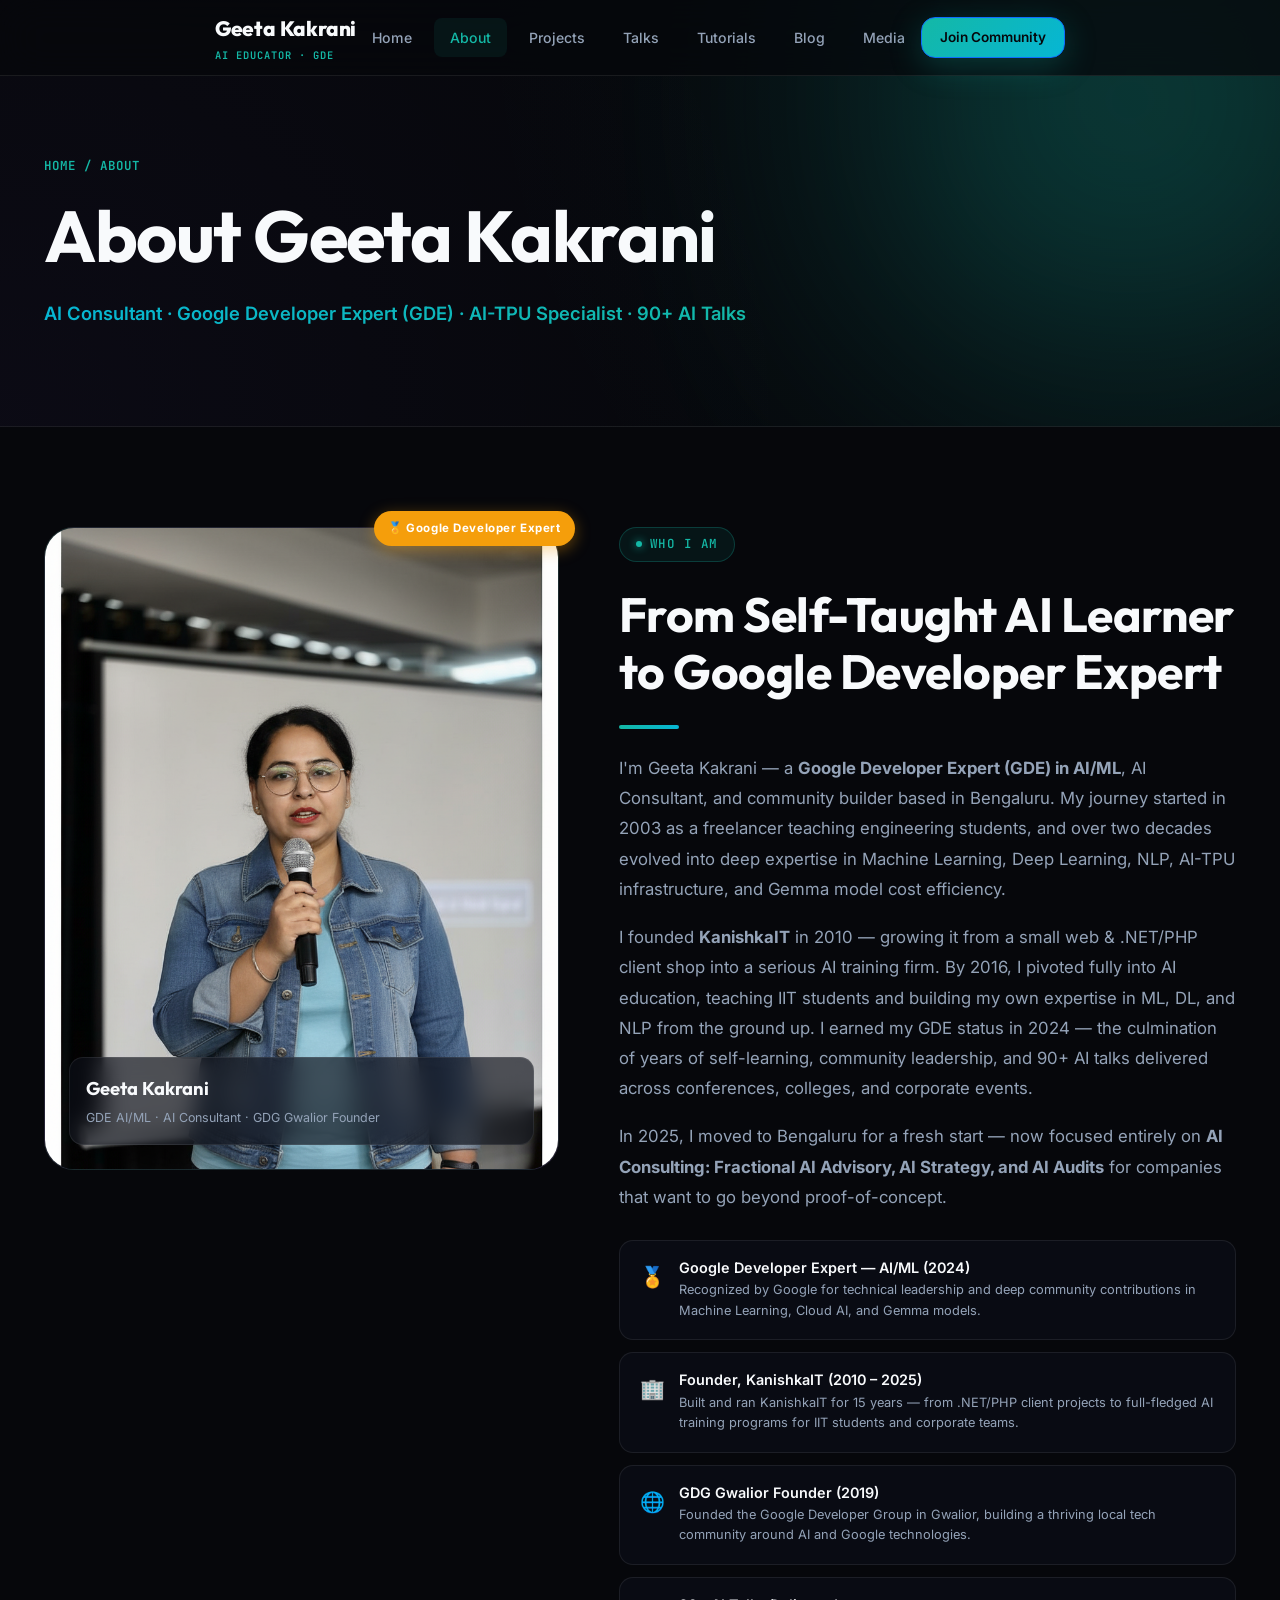
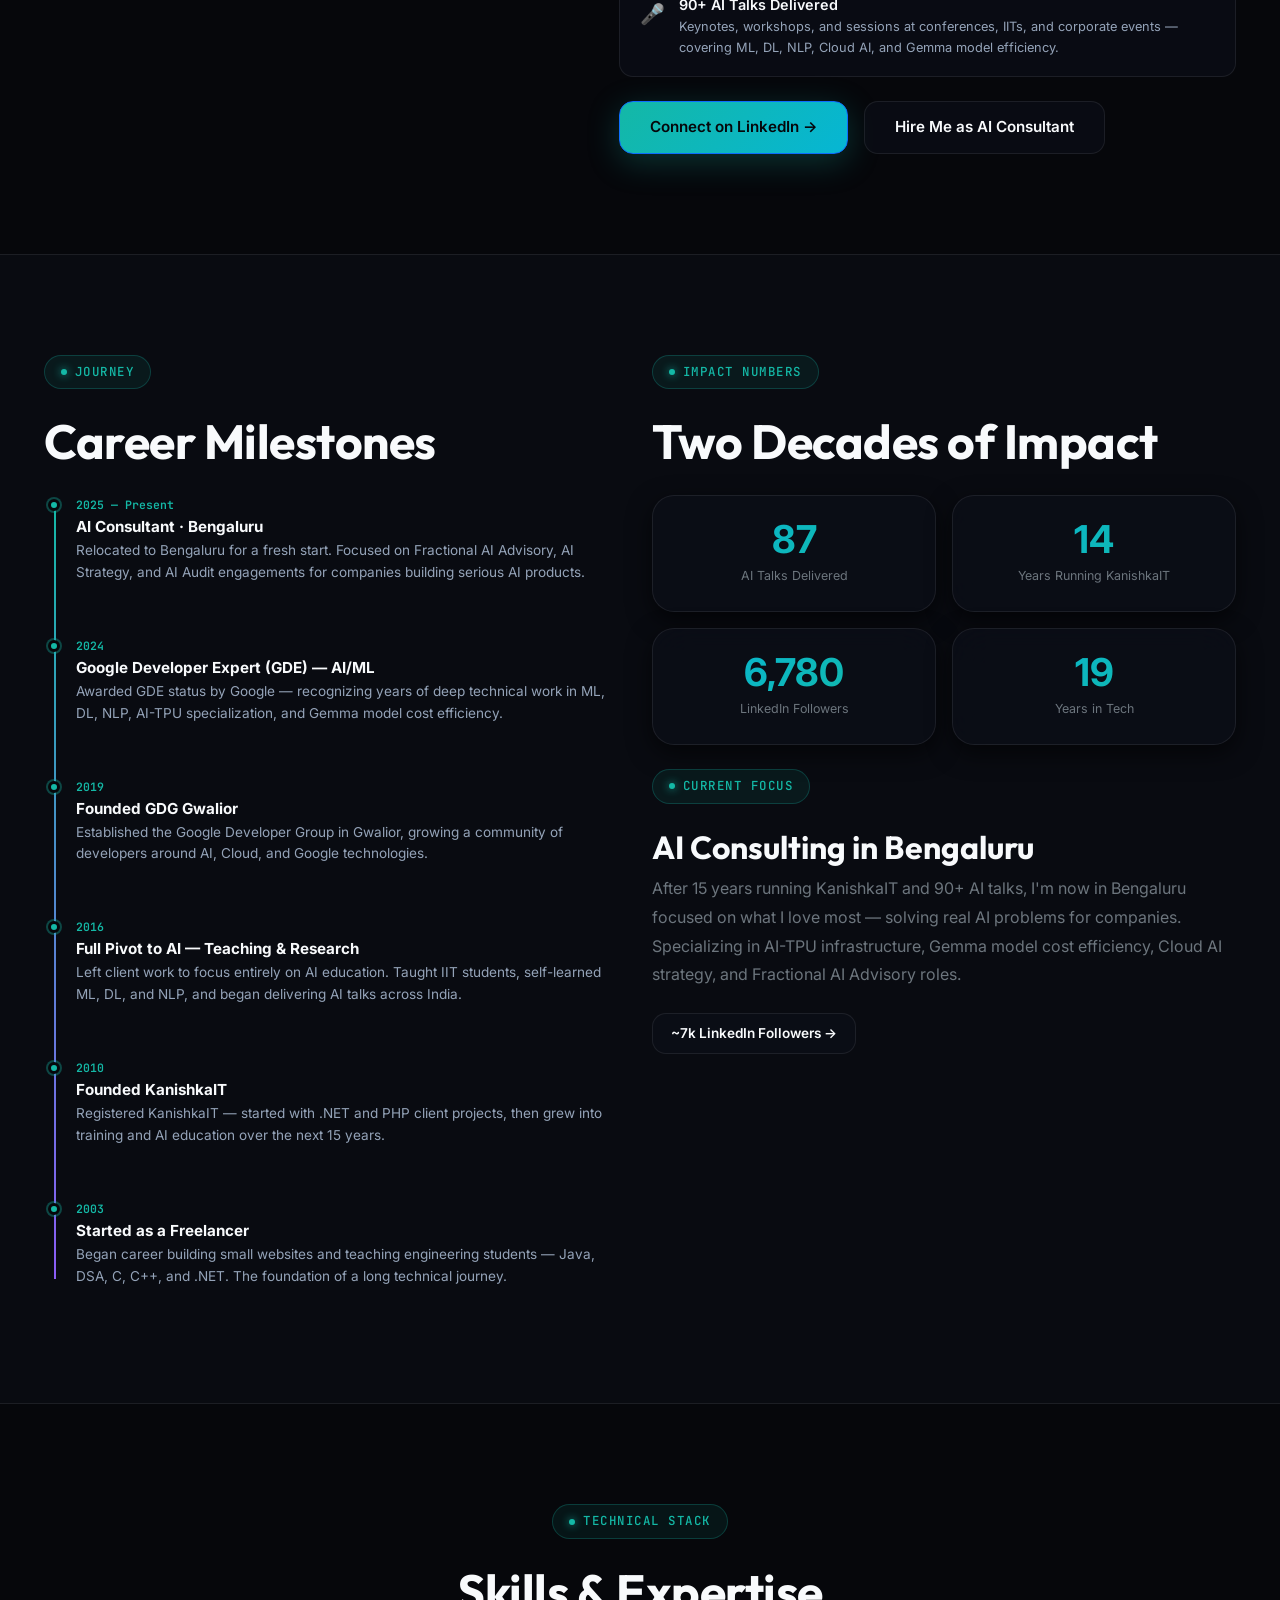
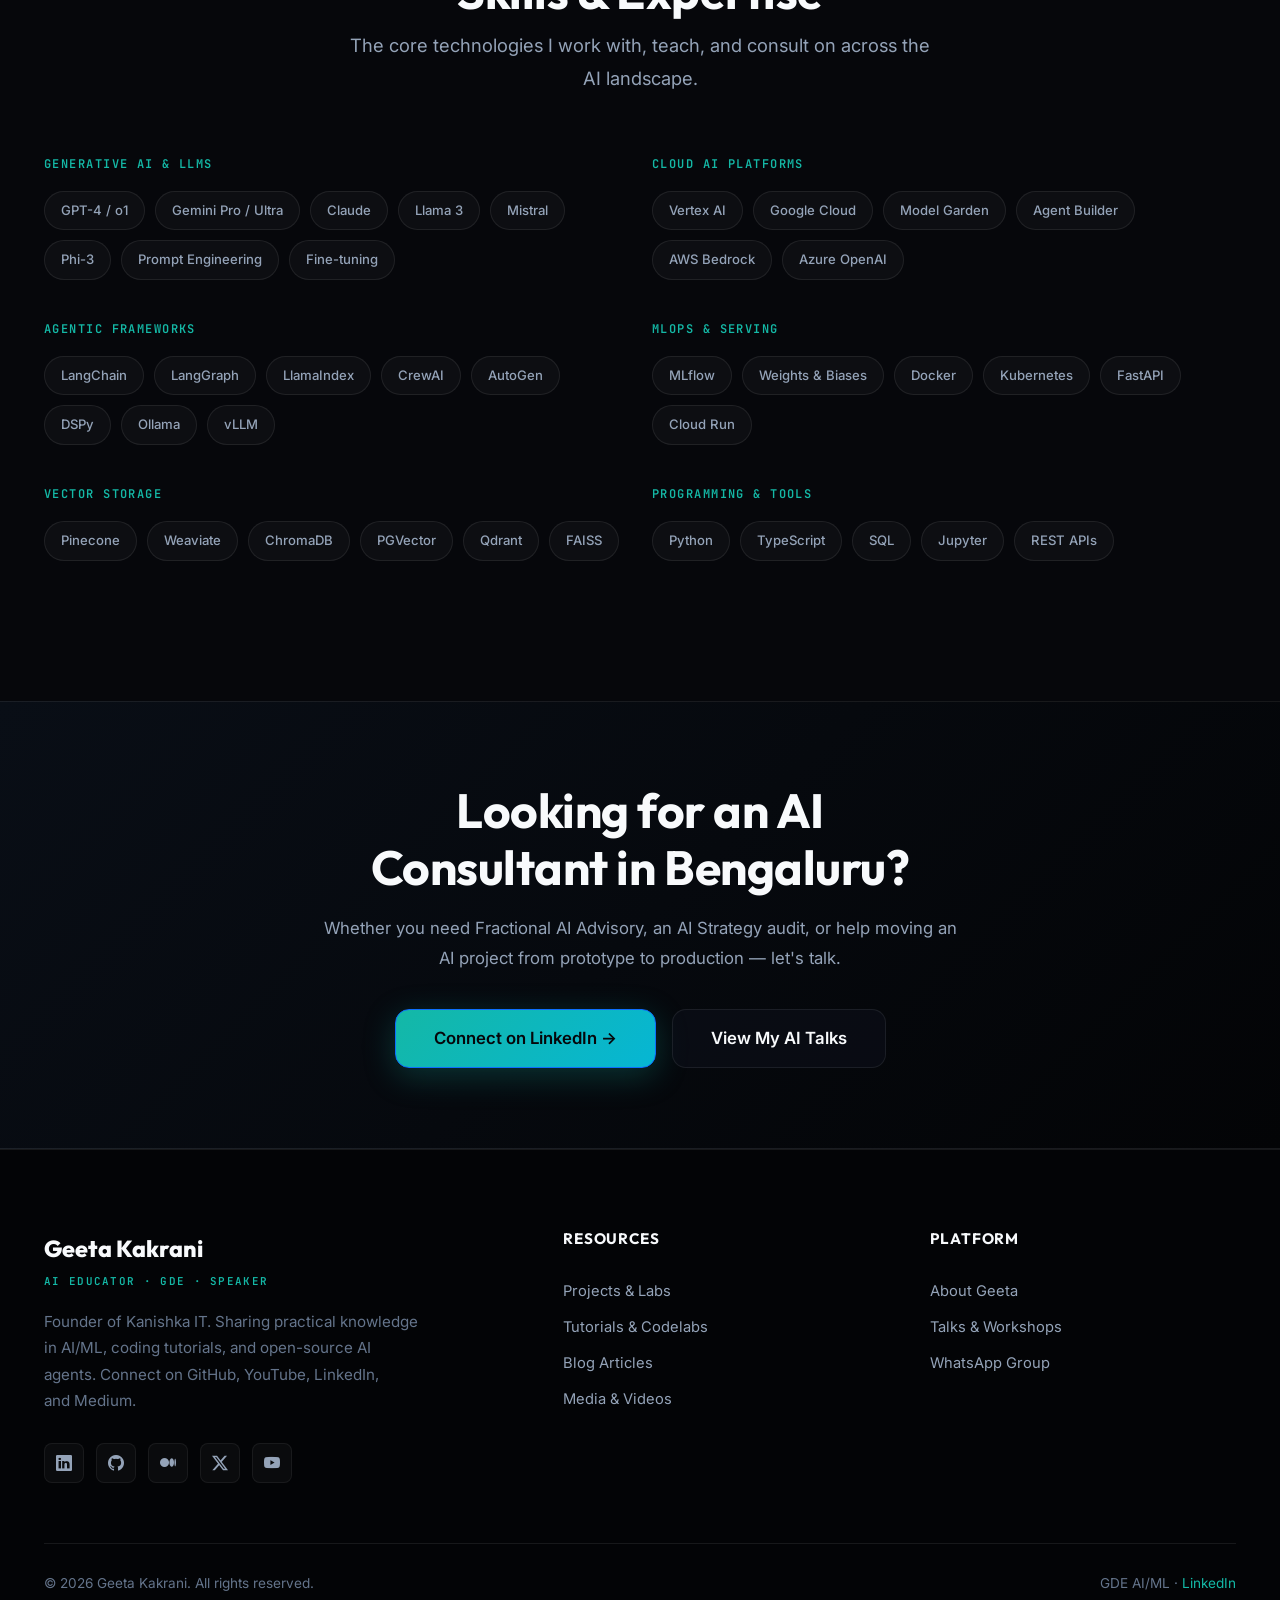
==== commit 2725164c: "Fix about.html: correct bio, timeline (2003-2025), KanishkaIT history, 90+ talks, AI Consultant role" ====
--- a/pages/about.html
+++ b/pages/about.html
@@ -3,8 +3,8 @@
 <head>
   <meta charset="UTF-8" />
   <meta name="viewport" content="width=device-width, initial-scale=1.0" />
-  <title>About — Geeta Kakrani | AI Educator & GDE</title>
-  <meta name="description" content="Learn about Geeta Kakrani — Google Developer Expert, AI educator, and community founder specializing in GenAI, LLMs, and Agentic AI." />
+  <title>About — Geeta Kakrani | AI Consultant &amp; Google Developer Expert</title>
+  <meta name="description" content="Learn about Geeta Kakrani — Google Developer Expert (GDE), AI Consultant in Bengaluru, founder of KanishkaIT (2010–2025) and GDG Gwalior. 90+ AI talks in ML, DL, NLP and Cloud AI." />
 
   <!-- Google Fonts -->
   <link rel="preconnect" href="https://fonts.googleapis.com" />
@@ -31,7 +31,7 @@
     <div class="container">
       <div class="page-hero-breadcrumb">Home / About</div>
       <h1>About Geeta Kakrani</h1>
-      <p class="text-gradient-cyan-teal font-semibold">Founder of Kanishka IT · Google Developer Expert · Startup Advisor &amp; Mentor · Speaker</p>
+      <p class="text-gradient-cyan-teal font-semibold">AI Consultant · Google Developer Expert (GDE) · AI-TPU Specialist · 90+ AI Talks</p>
     </div>
   </section>
 
@@ -46,7 +46,7 @@
             <img src="../images/geeta-photo.png" alt="Geeta Kakrani speaking" style="width:100%; height:100%; object-fit:cover; object-position:top center; display:block; position:relative; z-index:1;" />
             <div class="about-photo-overlay">
               <div class="about-photo-overlay-name">Geeta Kakrani</div>
-              <div class="about-photo-overlay-role">GDE AI/ML · Startup Advisor · Founder</div>
+              <div class="about-photo-overlay-role">GDE AI/ML · AI Consultant · GDG Gwalior Founder</div>
             </div>
           </div>
           <div class="gde-badge-pill">
@@ -57,47 +57,47 @@
         <!-- Right: Bio Content -->
         <div class="about-content reveal reveal-delay-2">
           <div class="section-label">Who I Am</div>
-          <h2>Teaching AI Systems Beyond the Proof-of-Concept</h2>
+          <h2>From Self-Taught AI Learner to Google Developer Expert</h2>
           <div class="divider"></div>
           
-          <p>I'm Geeta Kakrani — a Google Developer Expert in AI/ML, blogger, startup advisor, and creator of developer resources. As the founder of <strong>Kanishka IT</strong>, I lead developer bootcamps, advise early-stage founders on AI roadmap execution, and help engineering teams design production-ready, scalable AI architectures.</p>
-          <p>My core mission is to make complex intelligence architectures accessible. I break down advanced AI research into working code, guides, and codelabs that developer communities can run locally and scale to production.</p>
-          <p>With expertise in Generative AI, Vertex AI, Agentic workflows, and semantic search systems, I have delivered over 30 conference talks across 8 countries, sharing practical engineering knowledge.</p>
+          <p>I'm Geeta Kakrani — a <strong>Google Developer Expert (GDE) in AI/ML</strong>, AI Consultant, and community builder based in Bengaluru. My journey started in 2003 as a freelancer teaching engineering students, and over two decades evolved into deep expertise in Machine Learning, Deep Learning, NLP, AI-TPU infrastructure, and Gemma model cost efficiency.</p>
+          <p>I founded <strong>KanishkaIT</strong> in 2010 — growing it from a small web &amp; .NET/PHP client shop into a serious AI training firm. By 2016, I pivoted fully into AI education, teaching IIT students and building my own expertise in ML, DL, and NLP from the ground up. I earned my GDE status in 2024 — the culmination of years of self-learning, community leadership, and 90+ AI talks delivered across conferences, colleges, and corporate events.</p>
+          <p>In 2025, I moved to Bengaluru for a fresh start — now focused entirely on <strong>AI Consulting: Fractional AI Advisory, AI Strategy, and AI Audits</strong> for companies that want to go beyond proof-of-concept.</p>
 
           <div class="about-highlights">
             <div class="about-highlight">
               <span class="about-highlight-icon">🏅</span>
               <div>
-                <h5>Google Developer Expert — AI/ML</h5>
-                <p>Recognized by Google for technical leadership and community contributions in machine learning and cloud platforms.</p>
+                <h5>Google Developer Expert — AI/ML (2024)</h5>
+                <p>Recognized by Google for technical leadership and deep community contributions in Machine Learning, Cloud AI, and Gemma models.</p>
               </div>
             </div>
             <div class="about-highlight">
-              <span class="about-highlight-icon">🏫</span>
+              <span class="about-highlight-icon">🏢</span>
               <div>
-                <h5>Founder of Kanishka IT</h5>
-                <p>Leading developer instruction, curriculum design, live cohorts, and custom enterprise AI engineering bootcamps.</p>
+                <h5>Founder, KanishkaIT (2010 – 2025)</h5>
+                <p>Built and ran KanishkaIT for 15 years — from .NET/PHP client projects to full-fledged AI training programs for IIT students and corporate teams.</p>
               </div>
             </div>
             <div class="about-highlight">
-              <span class="about-highlight-icon">🚀</span>
+              <span class="about-highlight-icon">🌐</span>
               <div>
-                <h5>Startup Advisor &amp; Mentor</h5>
-                <p>Providing architecture reviews, custom LLM selection, and cost-routing pipeline optimization for early-stage AI startups.</p>
+                <h5>GDG Gwalior Founder (2019)</h5>
+                <p>Founded the Google Developer Group in Gwalior, building a thriving local tech community around AI and Google technologies.</p>
               </div>
             </div>
             <div class="about-highlight">
               <span class="about-highlight-icon">🎤</span>
               <div>
-                <h5>Global Technical Speaker</h5>
-                <p>Keynotes and hands-on developer workshops at DevFest, Build with AI, Google I/O Extended, and international conferences.</p>
+                <h5>90+ AI Talks Delivered</h5>
+                <p>Keynotes, workshops, and sessions at conferences, IITs, and corporate events — covering ML, DL, NLP, Cloud AI, and Gemma model efficiency.</p>
               </div>
             </div>
           </div>
 
           <div class="mt-4 d-flex gap-3 flex-wrap">
-            <a href="../index.html#whatsapp-join" class="btn btn-primary">Join Discussion Group →</a>
-            <a href="https://www.linkedin.com/in/geetakakrani/" target="_blank" rel="noopener" class="btn btn-secondary">LinkedIn Profile</a>
+            <a href="https://www.linkedin.com/in/geetakakrani/" target="_blank" rel="noopener" class="btn btn-primary">Connect on LinkedIn →</a>
+            <a href="../index.html#contact" class="btn btn-secondary">Hire Me as AI Consultant</a>
           </div>
         </div>
 
@@ -117,33 +117,39 @@
           <div class="timeline">
             <div class="timeline-item">
               <div class="timeline-dot"></div>
-              <div class="timeline-year">2024 — Present</div>
-              <h4>Google Developer Expert & Educator</h4>
-              <p>Host live bootcamps at Kanishka IT, deliver AI workshops at global events, and build open-source guides on Gemini, Gemma, and Agentic AI.</p>
-            </div>
-            <div class="timeline-item">
-              <div class="timeline-dot"></div>
-              <div class="timeline-year">2023</div>
-              <h4>Google Developer Expert — AI/ML</h4>
-              <p>Awarded GDE status in AI/ML by Google. Expanded community tutorials on RAG pipelines, LLM orchestration, and Vertex AI.</p>
-            </div>
-            <div class="timeline-item">
-              <div class="timeline-dot"></div>
-              <div class="timeline-year">2022</div>
-              <h4>Senior AI Engineer & Architect</h4>
-              <p>Designed corporate RAG platforms and semantic query routing agents for production enterprise software products.</p>
-            </div>
-            <div class="timeline-item">
-              <div class="timeline-dot"></div>
-              <div class="timeline-year">2020 – 2022</div>
-              <h4>Machine Learning Engineer</h4>
-              <p>Developed pipeline models for NLP tasks, recommendation engines, and chat routing workflows.</p>
-            </div>
-            <div class="timeline-item">
-              <div class="timeline-dot"></div>
-              <div class="timeline-year">2018 – 2020</div>
-              <h4>Software Engineer → Data Science</h4>
-              <p>Built software backend infrastructure, transitioning into data analytics, regression modeling, and NLP pipelines.</p>
+              <div class="timeline-year">2025 — Present</div>
+              <h4>AI Consultant · Bengaluru</h4>
+              <p>Relocated to Bengaluru for a fresh start. Focused on Fractional AI Advisory, AI Strategy, and AI Audit engagements for companies building serious AI products.</p>
+            </div>
+            <div class="timeline-item">
+              <div class="timeline-dot"></div>
+              <div class="timeline-year">2024</div>
+              <h4>Google Developer Expert (GDE) — AI/ML</h4>
+              <p>Awarded GDE status by Google — recognizing years of deep technical work in ML, DL, NLP, AI-TPU specialization, and Gemma model cost efficiency.</p>
+            </div>
+            <div class="timeline-item">
+              <div class="timeline-dot"></div>
+              <div class="timeline-year">2019</div>
+              <h4>Founded GDG Gwalior</h4>
+              <p>Established the Google Developer Group in Gwalior, growing a community of developers around AI, Cloud, and Google technologies.</p>
+            </div>
+            <div class="timeline-item">
+              <div class="timeline-dot"></div>
+              <div class="timeline-year">2016</div>
+              <h4>Full Pivot to AI — Teaching &amp; Research</h4>
+              <p>Left client work to focus entirely on AI education. Taught IIT students, self-learned ML, DL, and NLP, and began delivering AI talks across India.</p>
+            </div>
+            <div class="timeline-item">
+              <div class="timeline-dot"></div>
+              <div class="timeline-year">2010</div>
+              <h4>Founded KanishkaIT</h4>
+              <p>Registered KanishkaIT — started with .NET and PHP client projects, then grew into training and AI education over the next 15 years.</p>
+            </div>
+            <div class="timeline-item">
+              <div class="timeline-dot"></div>
+              <div class="timeline-year">2003</div>
+              <h4>Started as a Freelancer</h4>
+              <p>Began career building small websites and teaching engineering students — Java, DSA, C, C++, and .NET. The foundation of a long technical journey.</p>
             </div>
           </div>
         </div>
@@ -151,40 +157,40 @@
         <!-- Numbers & Open Source -->
         <div class="col-lg-6 reveal reveal-delay-2">
           <div class="section-label">Impact numbers</div>
-          <h2 class="mb-4">Platform Growth</h2>
+          <h2 class="mb-4">Two Decades of Impact</h2>
           
           <div class="row g-3 mb-4">
             <div class="col-6">
               <div class="card p-4 text-center">
-                <div class="font-bold text-teal text-gradient-cyan-teal" style="font-size:2.4rem; line-height:1;" data-counter="50">0</div>
-                <div class="text-xs text-secondary mt-2">Open Source Repos</div>
+                <div class="font-bold text-teal text-gradient-cyan-teal" style="font-size:2.4rem; line-height:1;" data-counter="90">0</div>
+                <div class="text-xs text-secondary mt-2">AI Talks Delivered</div>
               </div>
             </div>
             <div class="col-6">
               <div class="card p-4 text-center">
-                <div class="font-bold text-teal text-gradient-cyan-teal" style="font-size:2.4rem; line-height:1;" data-counter="30">0</div>
-                <div class="text-xs text-secondary mt-2">Conference Talks</div>
+                <div class="font-bold text-teal text-gradient-cyan-teal" style="font-size:2.4rem; line-height:1;" data-counter="15">0</div>
+                <div class="text-xs text-secondary mt-2">Years Running KanishkaIT</div>
               </div>
             </div>
             <div class="col-6">
               <div class="card p-4 text-center">
-                <div class="font-bold text-teal text-gradient-cyan-teal" style="font-size:2.4rem; line-height:1;" data-counter="8">0</div>
-                <div class="text-xs text-secondary mt-2">Countries Spoken In</div>
+                <div class="font-bold text-teal text-gradient-cyan-teal" style="font-size:2.4rem; line-height:1;" data-counter="7000">0</div>
+                <div class="text-xs text-secondary mt-2">LinkedIn Followers</div>
               </div>
             </div>
             <div class="col-6">
               <div class="card p-4 text-center">
-                <div class="font-bold text-teal text-gradient-cyan-teal" style="font-size:2.4rem; line-height:1;" data-counter="10000">0</div>
-                <div class="text-xs text-secondary mt-2">Developers Trained</div>
-              </div>
-            </div>
-          </div>
-
-          <div class="section-label">Open Source Philosophy</div>
-          <h3 class="mb-2">Community Contributions</h3>
-          <p class="text-secondary mb-4">I maintain open-source starter kits, model fine-tuning scripts, and pipeline templates on GitHub to ensure developers don't have to reinvent the wheel when building AI apps.</p>
+                <div class="font-bold text-teal text-gradient-cyan-teal" style="font-size:2.4rem; line-height:1;" data-counter="20">0</div>
+                <div class="text-xs text-secondary mt-2">Years in Tech</div>
+              </div>
+            </div>
+          </div>
+
+          <div class="section-label">Current Focus</div>
+          <h3 class="mb-2">AI Consulting in Bengaluru</h3>
+          <p class="text-secondary mb-4">After 15 years running KanishkaIT and 90+ AI talks, I'm now in Bengaluru focused on what I love most — solving real AI problems for companies. Specializing in AI-TPU infrastructure, Gemma model cost efficiency, Cloud AI strategy, and Fractional AI Advisory roles.</p>
           
-          <a href="https://github.com/geeta-gwalior" target="_blank" rel="noopener" class="btn btn-secondary btn-sm">GitHub Profile →</a>
+          <a href="https://www.linkedin.com/in/geetakakrani/" target="_blank" rel="noopener" class="btn btn-secondary btn-sm">~7k LinkedIn Followers →</a>
         </div>
 
       </div>
@@ -284,11 +290,11 @@
   <!-- CTA -->
   <section class="newsletter-section">
     <div class="newsletter-inner">
-      <h2>Let's Learn &amp; Build Together</h2>
-      <p>Join the MI Group WhatsApp discussion board to share queries, collaborate on projects, and connect directly with other engineers.</p>
+      <h2>Looking for an AI Consultant in Bengaluru?</h2>
+      <p>Whether you need Fractional AI Advisory, an AI Strategy audit, or help moving an AI project from prototype to production — let's talk.</p>
       <div class="d-flex gap-3 justify-content-center flex-wrap">
-        <a href="../index.html#whatsapp-join" class="btn btn-lg btn-primary">Join WhatsApp Group</a>
-        <a href="projects.html" class="btn btn-lg btn-secondary">Explore AI Projects</a>
+        <a href="https://www.linkedin.com/in/geetakakrani/" target="_blank" rel="noopener" class="btn btn-lg btn-primary">Connect on LinkedIn →</a>
+        <a href="talks.html" class="btn btn-lg btn-secondary">View My AI Talks</a>
       </div>
     </div>
   </section>
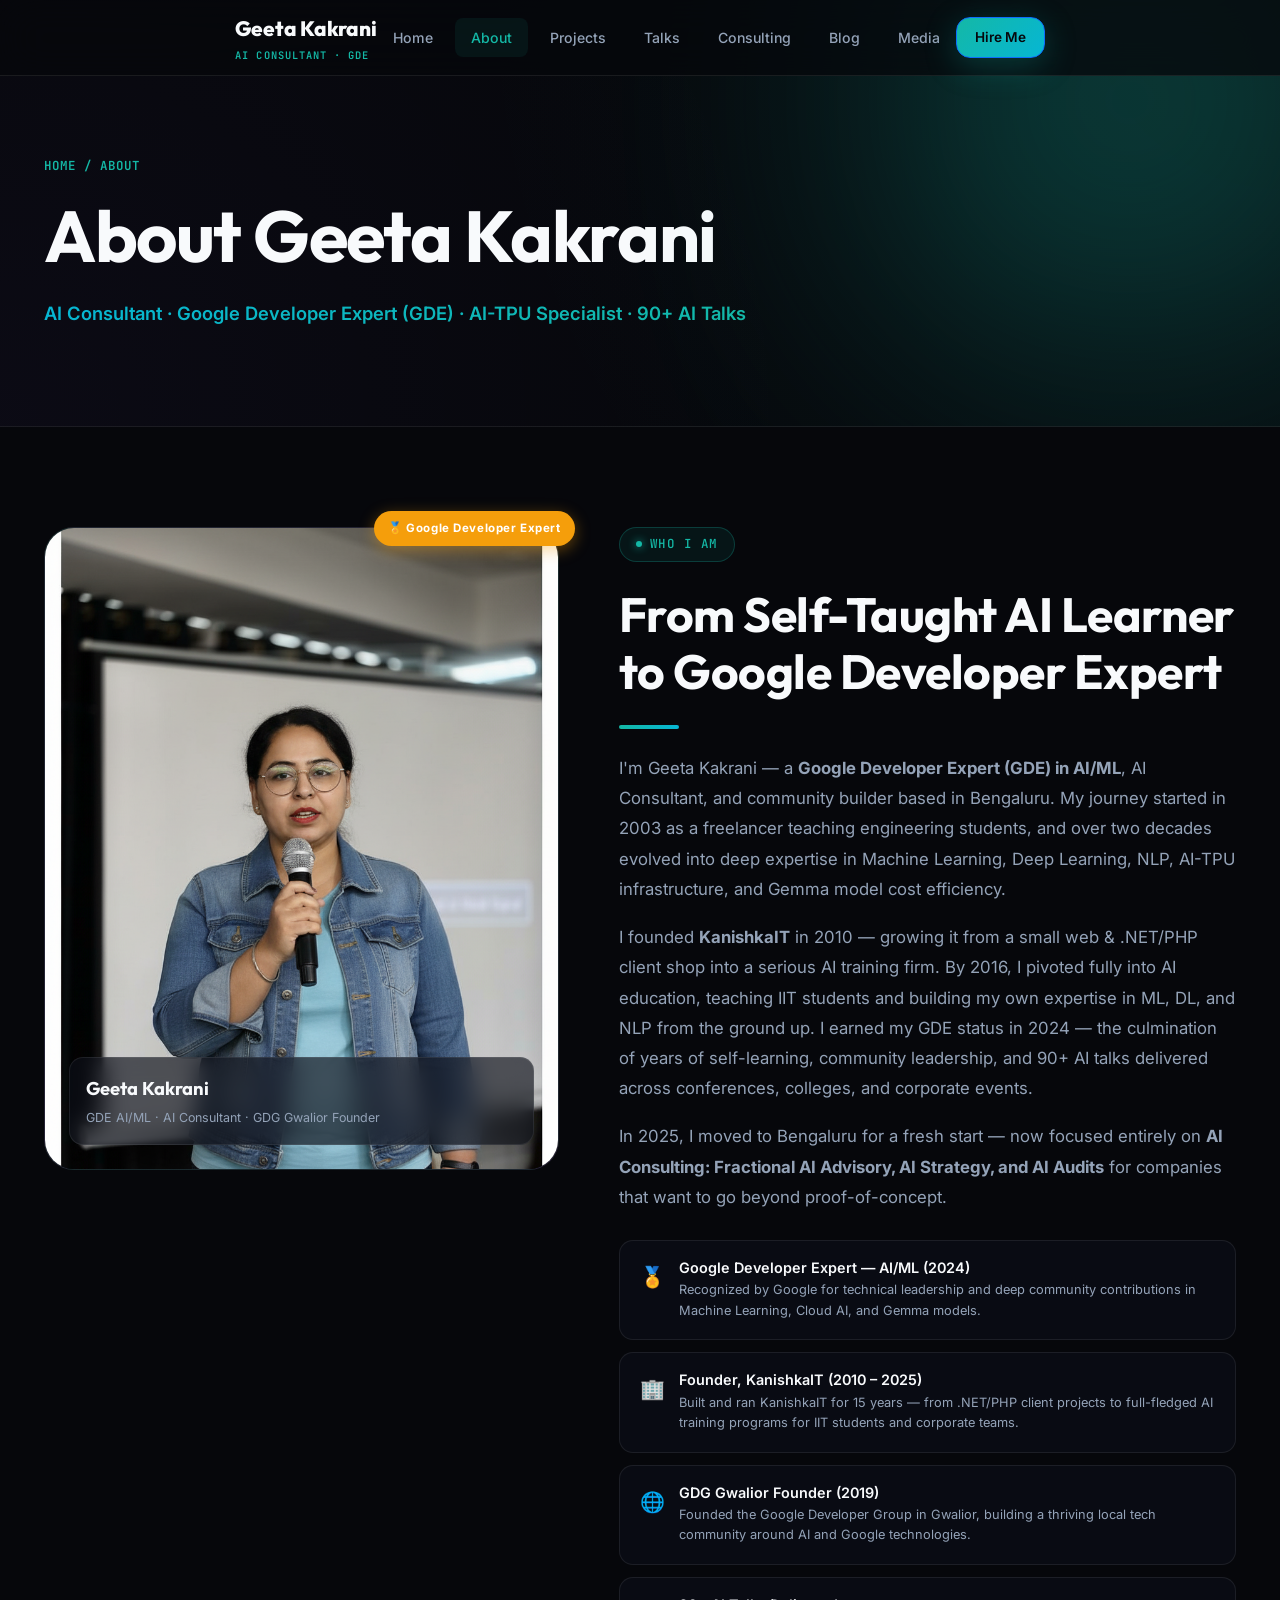
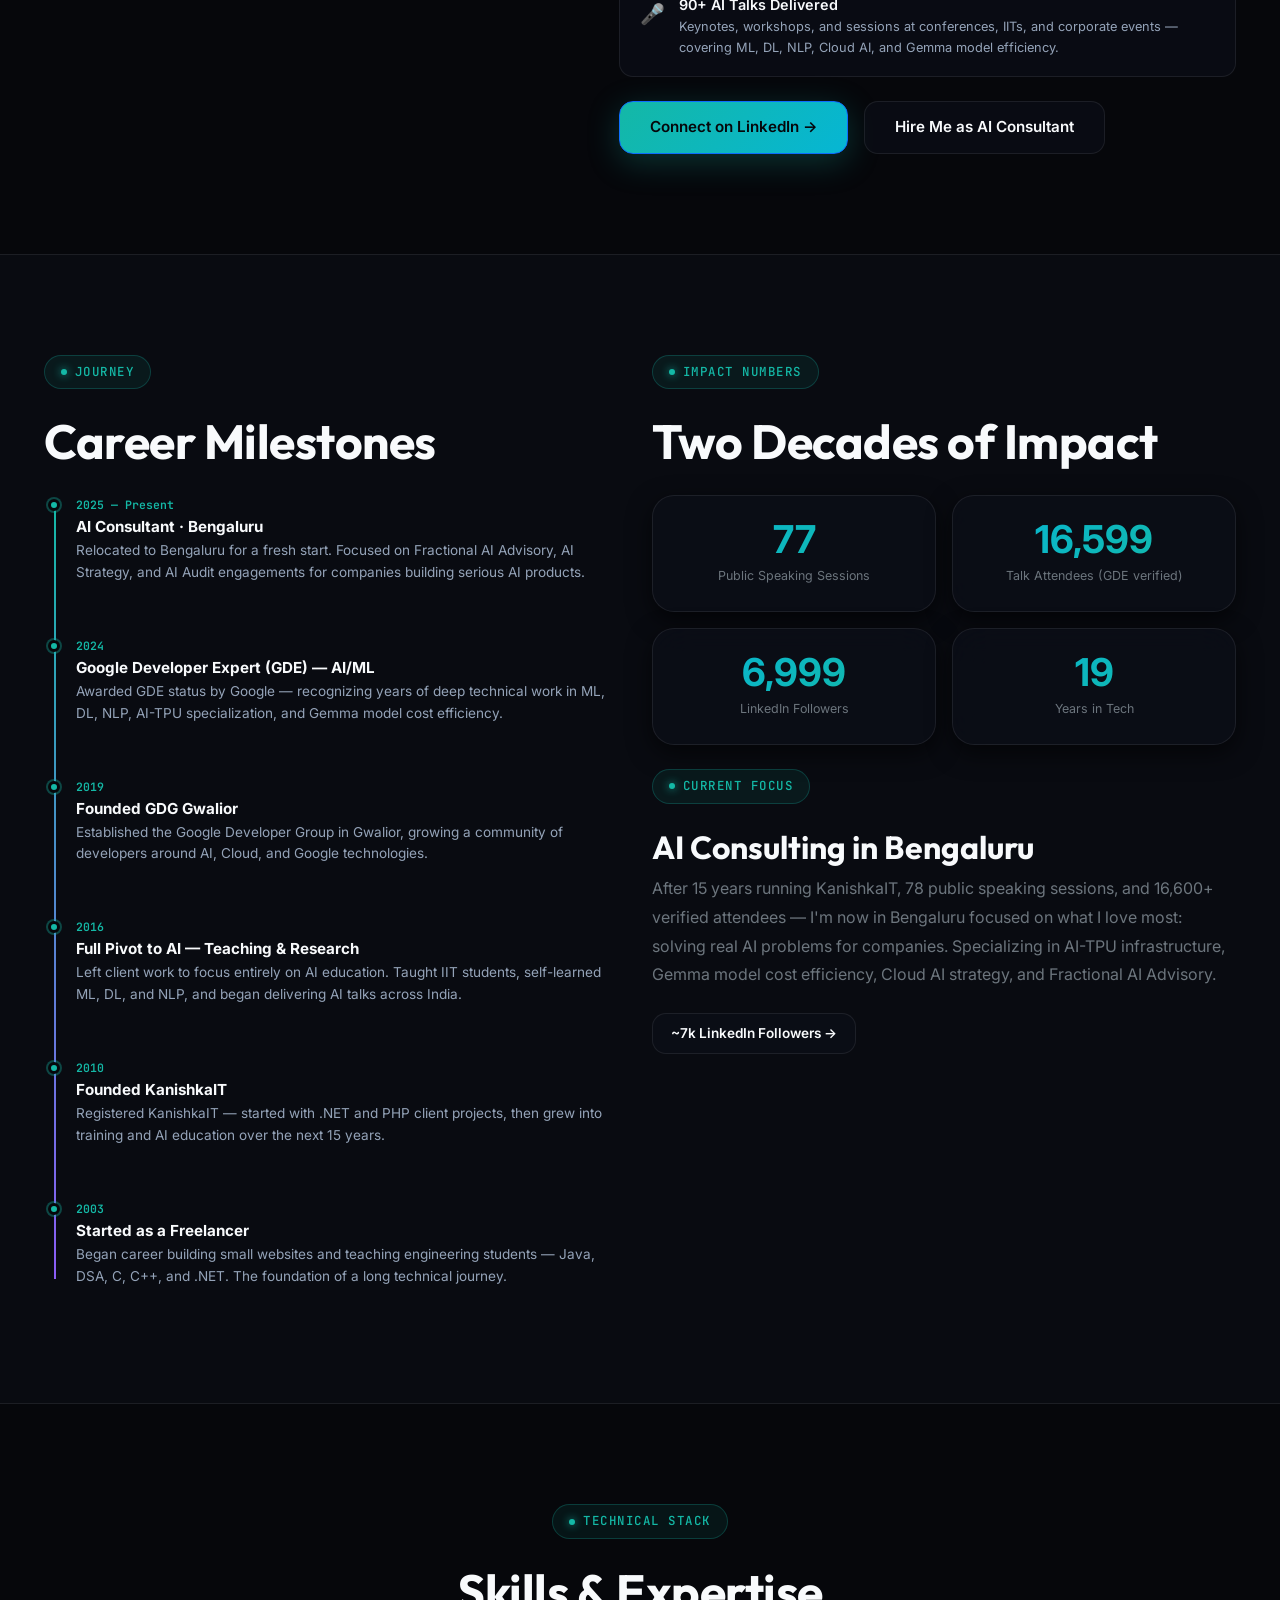
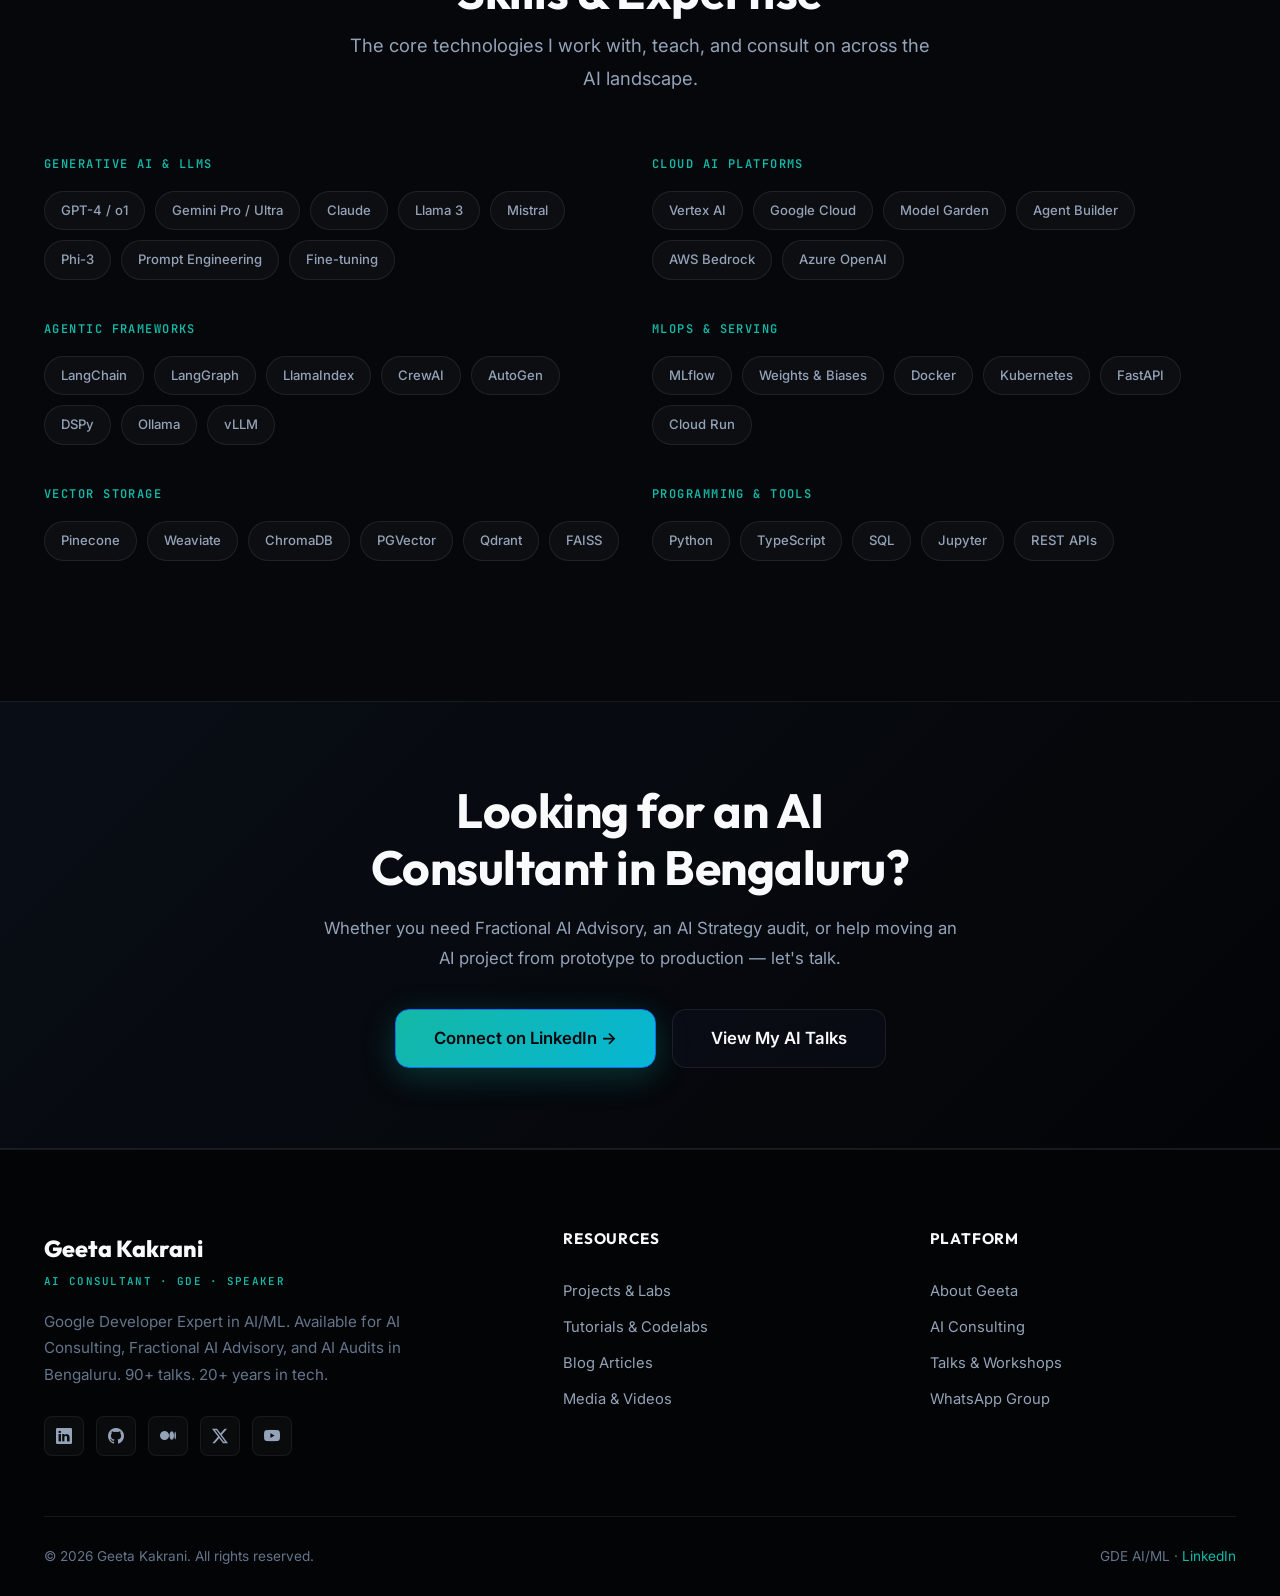
==== commit a8400538: "Real GDE numbers: 78 talks, 16.6k attendees, 1.5k workshop, 3.3k readers (from GDE dashboard)" ====
--- a/pages/about.html
+++ b/pages/about.html
@@ -162,14 +162,14 @@
           <div class="row g-3 mb-4">
             <div class="col-6">
               <div class="card p-4 text-center">
-                <div class="font-bold text-teal text-gradient-cyan-teal" style="font-size:2.4rem; line-height:1;" data-counter="90">0</div>
-                <div class="text-xs text-secondary mt-2">AI Talks Delivered</div>
+                <div class="font-bold text-teal text-gradient-cyan-teal" style="font-size:2.4rem; line-height:1;" data-counter="78">0</div>
+                <div class="text-xs text-secondary mt-2">Public Speaking Sessions</div>
               </div>
             </div>
             <div class="col-6">
               <div class="card p-4 text-center">
-                <div class="font-bold text-teal text-gradient-cyan-teal" style="font-size:2.4rem; line-height:1;" data-counter="15">0</div>
-                <div class="text-xs text-secondary mt-2">Years Running KanishkaIT</div>
+                <div class="font-bold text-teal text-gradient-cyan-teal" style="font-size:2.4rem; line-height:1;" data-counter="16600">0</div>
+                <div class="text-xs text-secondary mt-2">Talk Attendees (GDE verified)</div>
               </div>
             </div>
             <div class="col-6">
@@ -188,7 +188,7 @@
 
           <div class="section-label">Current Focus</div>
           <h3 class="mb-2">AI Consulting in Bengaluru</h3>
-          <p class="text-secondary mb-4">After 15 years running KanishkaIT and 90+ AI talks, I'm now in Bengaluru focused on what I love most — solving real AI problems for companies. Specializing in AI-TPU infrastructure, Gemma model cost efficiency, Cloud AI strategy, and Fractional AI Advisory roles.</p>
+          <p class="text-secondary mb-4">After 15 years running KanishkaIT, 78 public speaking sessions, and 16,600+ verified attendees — I'm now in Bengaluru focused on what I love most: solving real AI problems for companies. Specializing in AI-TPU infrastructure, Gemma model cost efficiency, Cloud AI strategy, and Fractional AI Advisory.</p>
           
           <a href="https://www.linkedin.com/in/geetakakrani/" target="_blank" rel="noopener" class="btn btn-secondary btn-sm">~7k LinkedIn Followers →</a>
         </div>
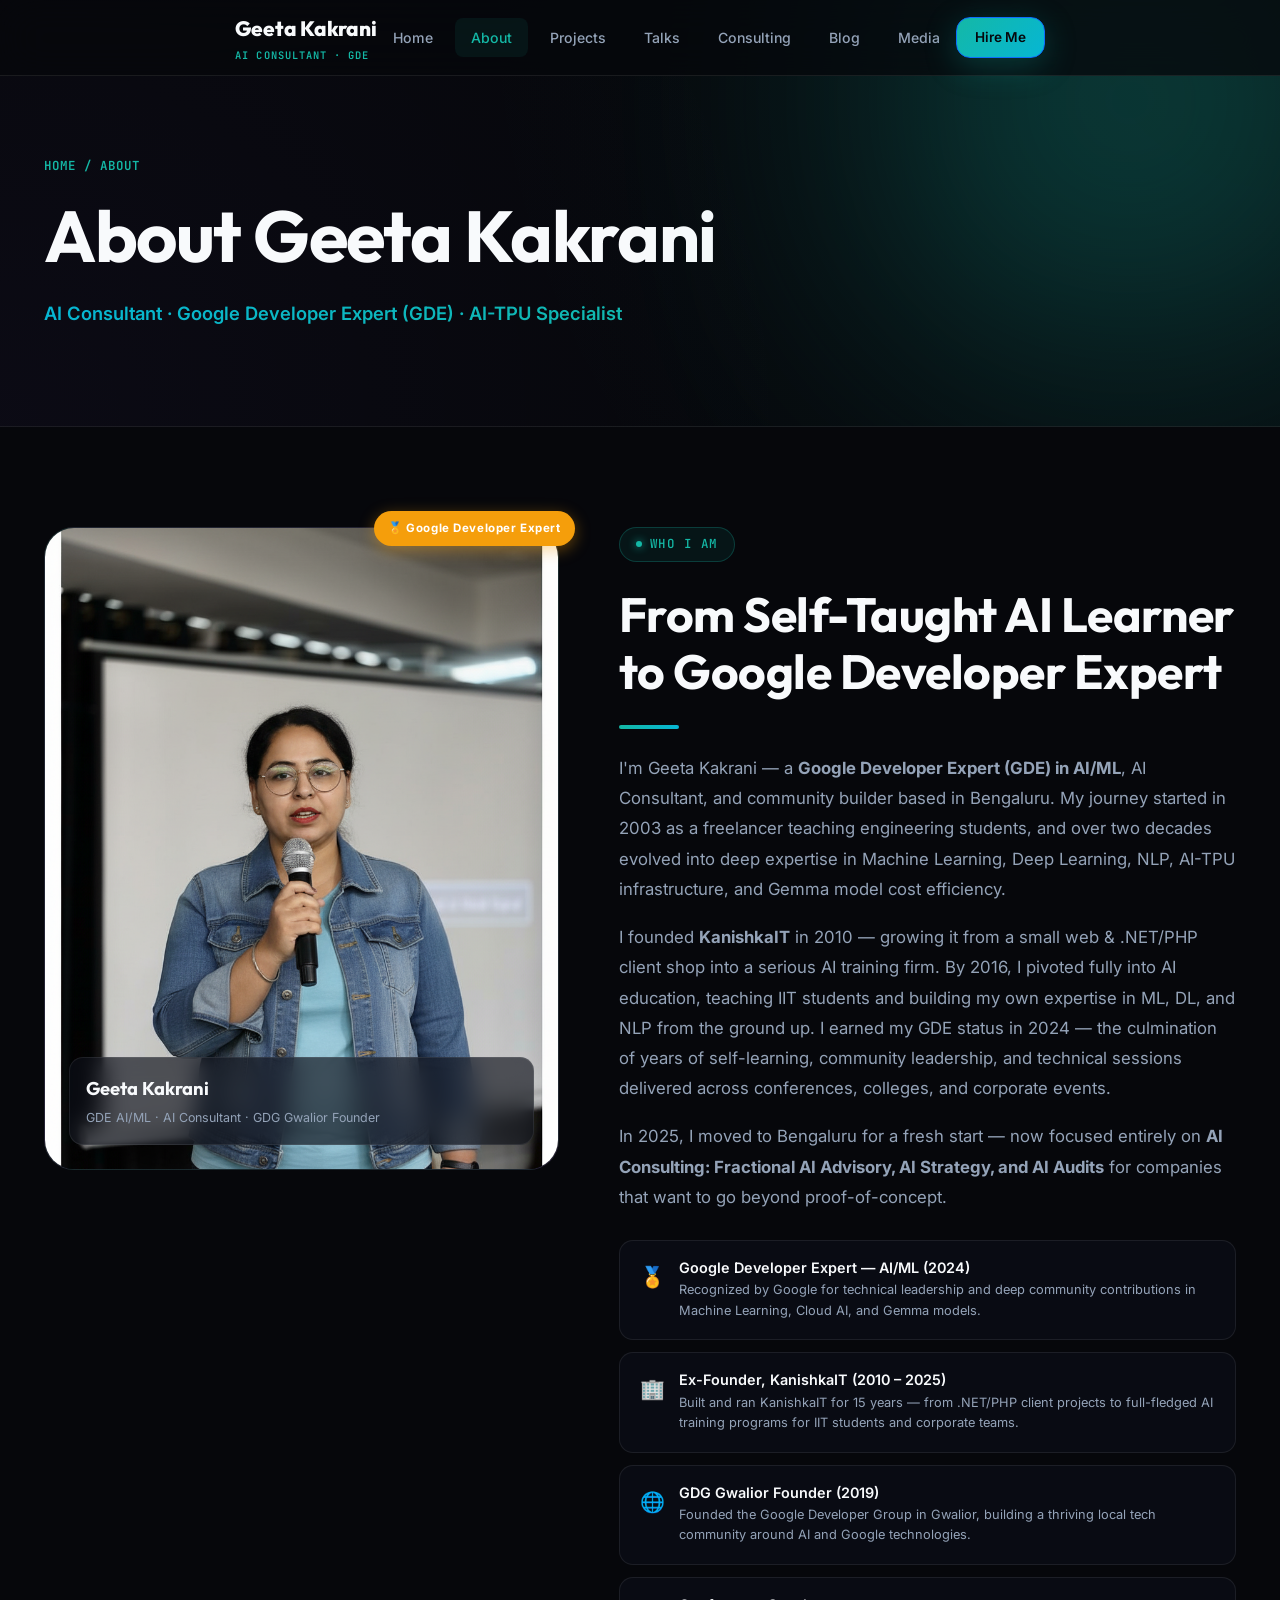
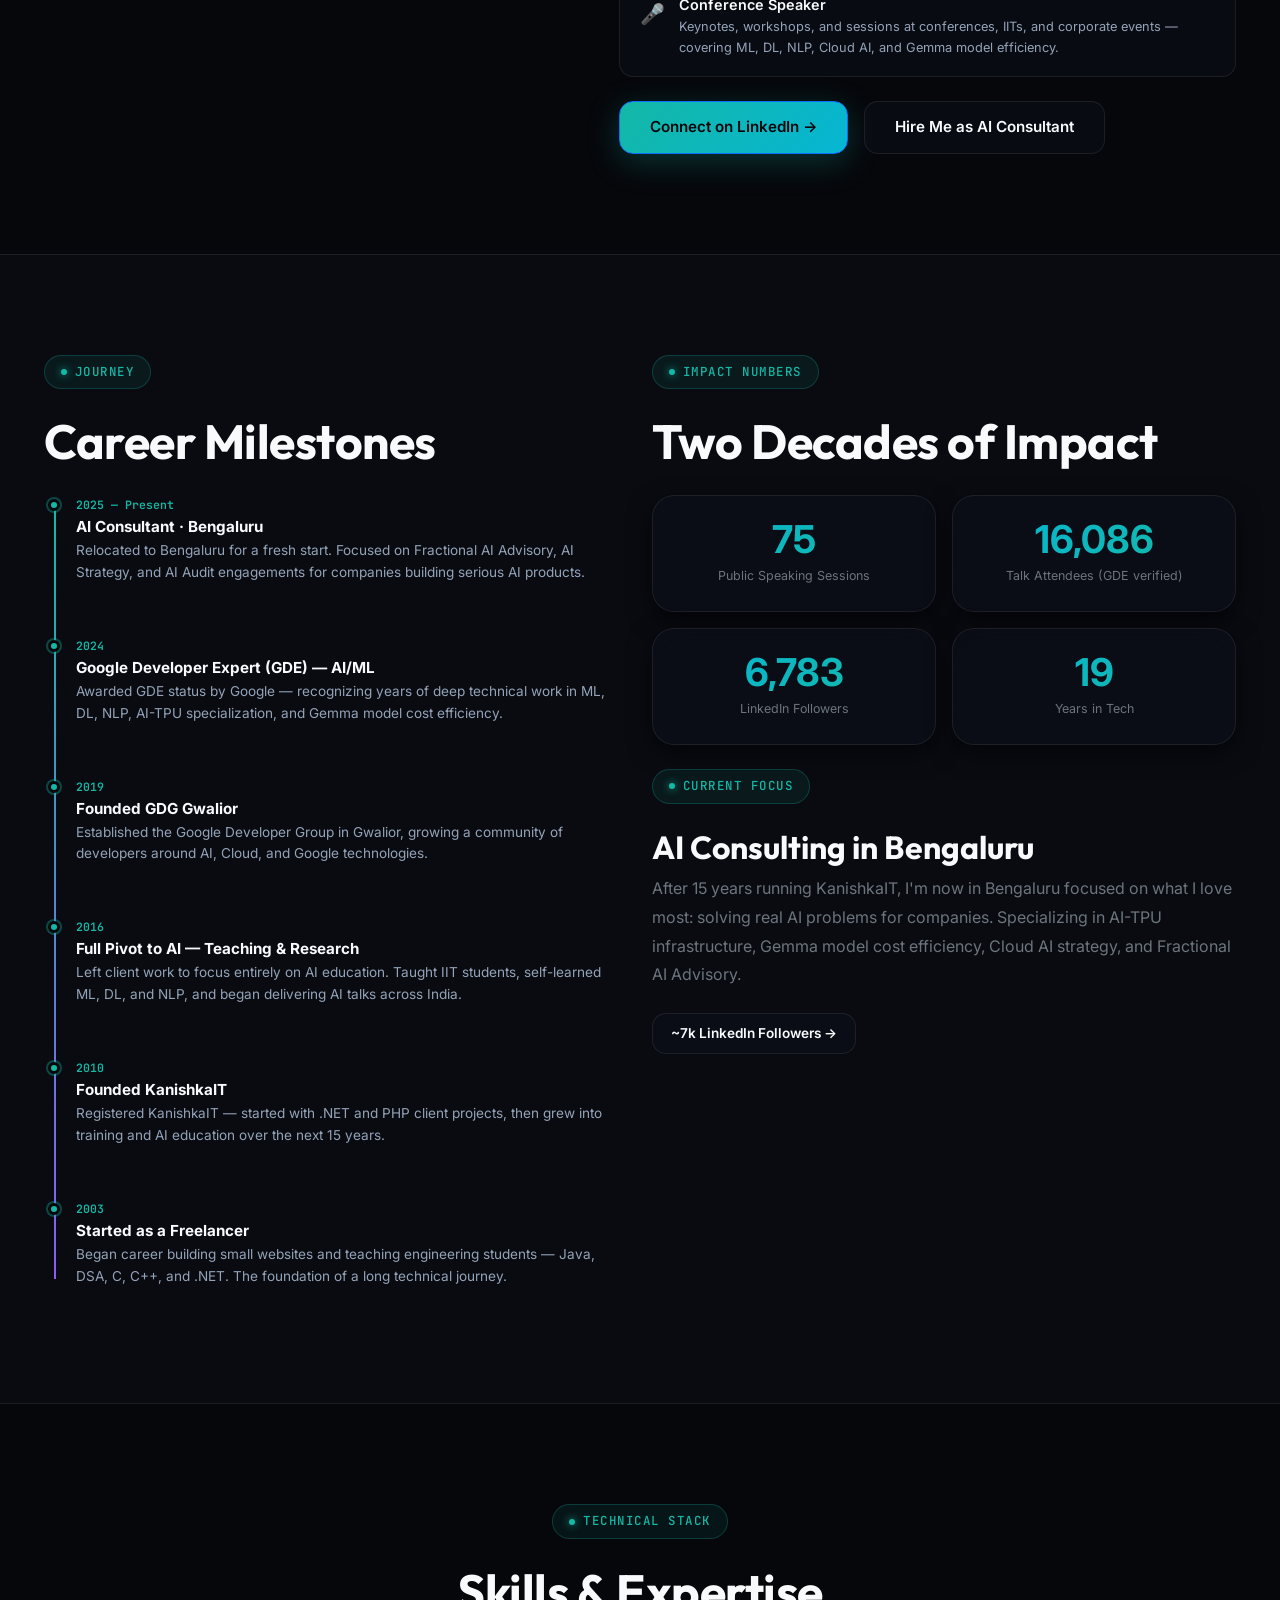
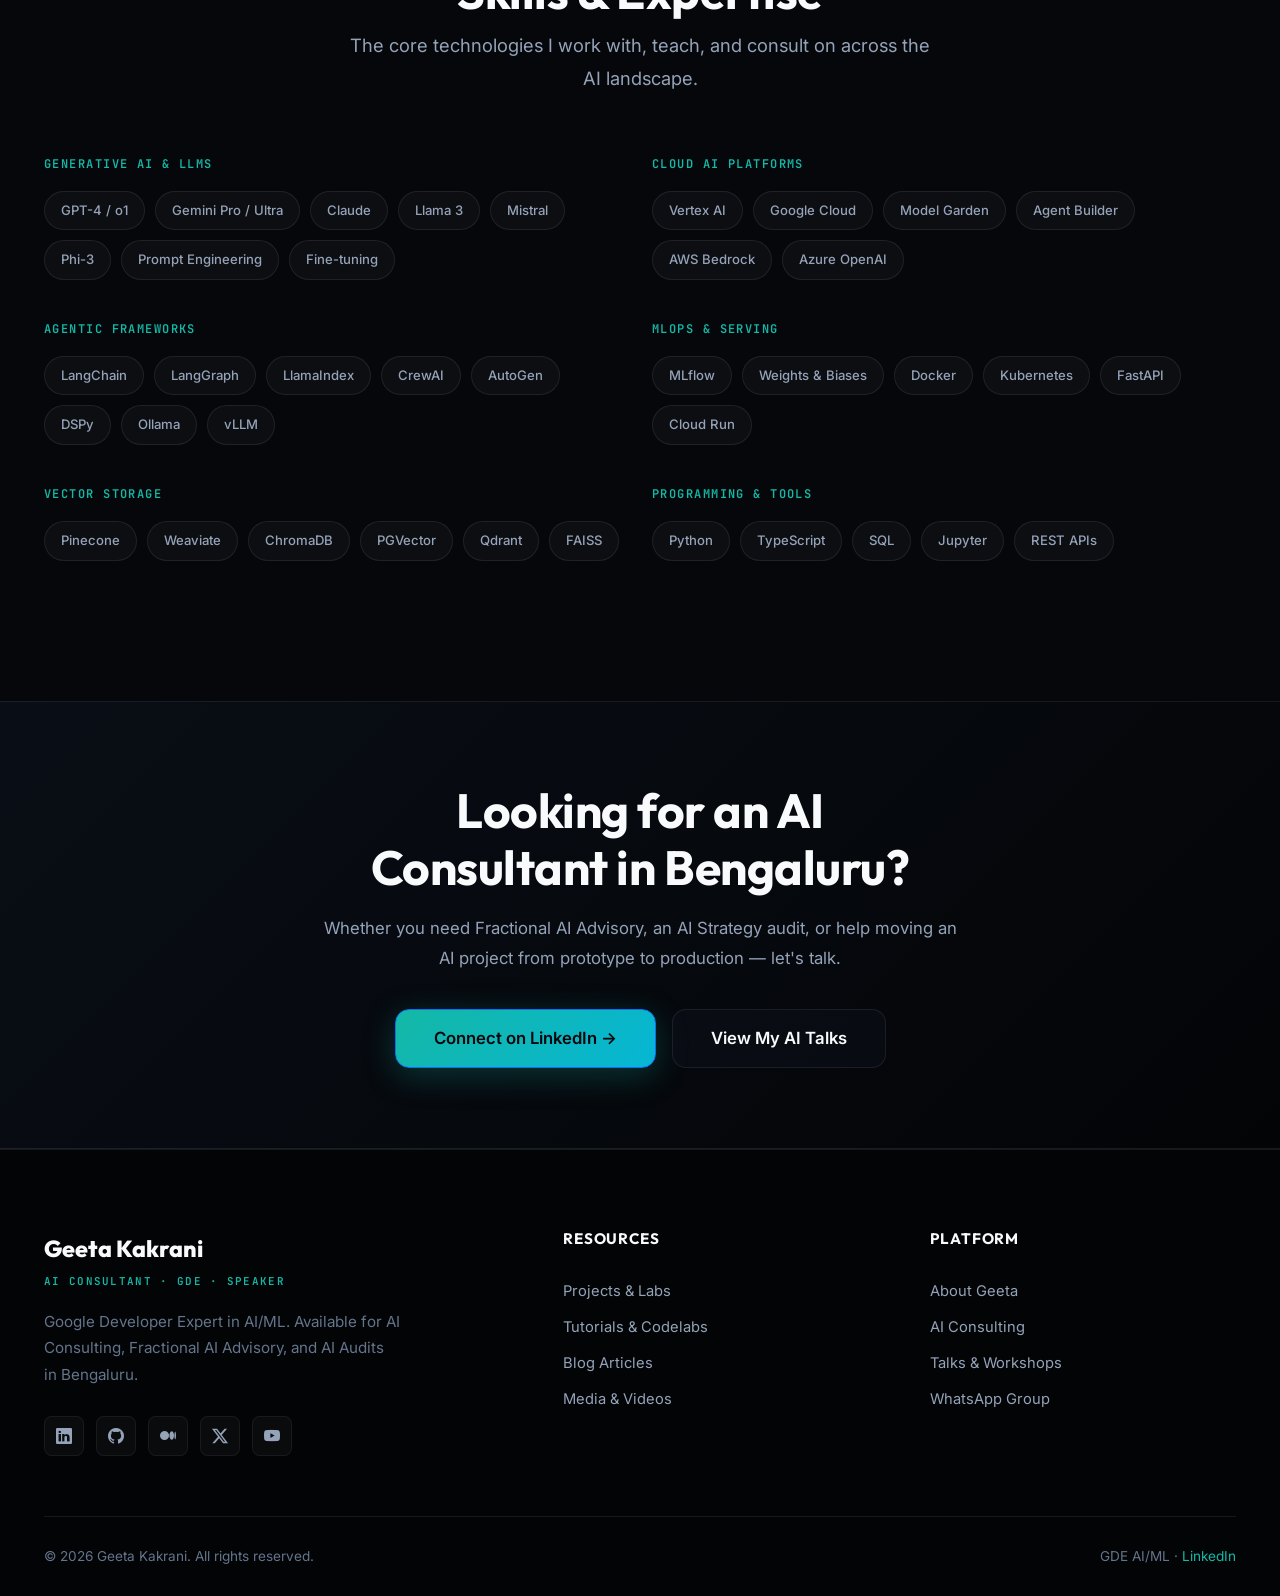
==== commit c830c97b: "Update Independent AI Consultant info, clean numbers in headers/footer, and sync dashboard metrics" ====
--- a/pages/about.html
+++ b/pages/about.html
@@ -4,7 +4,7 @@
   <meta charset="UTF-8" />
   <meta name="viewport" content="width=device-width, initial-scale=1.0" />
   <title>About — Geeta Kakrani | AI Consultant &amp; Google Developer Expert</title>
-  <meta name="description" content="Learn about Geeta Kakrani — Google Developer Expert (GDE), AI Consultant in Bengaluru, founder of KanishkaIT (2010–2025) and GDG Gwalior. 90+ AI talks in ML, DL, NLP and Cloud AI." />
+  <meta name="description" content="Learn about Geeta Kakrani — Google Developer Expert (GDE), AI Consultant in Bengaluru, Ex-Founder of KanishkaIT (2010–2025) and GDG Gwalior." />
 
   <!-- Google Fonts -->
   <link rel="preconnect" href="https://fonts.googleapis.com" />
@@ -31,7 +31,7 @@
     <div class="container">
       <div class="page-hero-breadcrumb">Home / About</div>
       <h1>About Geeta Kakrani</h1>
-      <p class="text-gradient-cyan-teal font-semibold">AI Consultant · Google Developer Expert (GDE) · AI-TPU Specialist · 90+ AI Talks</p>
+      <p class="text-gradient-cyan-teal font-semibold">AI Consultant · Google Developer Expert (GDE) · AI-TPU Specialist</p>
     </div>
   </section>
 
@@ -61,7 +61,7 @@
           <div class="divider"></div>
           
           <p>I'm Geeta Kakrani — a <strong>Google Developer Expert (GDE) in AI/ML</strong>, AI Consultant, and community builder based in Bengaluru. My journey started in 2003 as a freelancer teaching engineering students, and over two decades evolved into deep expertise in Machine Learning, Deep Learning, NLP, AI-TPU infrastructure, and Gemma model cost efficiency.</p>
-          <p>I founded <strong>KanishkaIT</strong> in 2010 — growing it from a small web &amp; .NET/PHP client shop into a serious AI training firm. By 2016, I pivoted fully into AI education, teaching IIT students and building my own expertise in ML, DL, and NLP from the ground up. I earned my GDE status in 2024 — the culmination of years of self-learning, community leadership, and 90+ AI talks delivered across conferences, colleges, and corporate events.</p>
+          <p>I founded <strong>KanishkaIT</strong> in 2010 — growing it from a small web &amp; .NET/PHP client shop into a serious AI training firm. By 2016, I pivoted fully into AI education, teaching IIT students and building my own expertise in ML, DL, and NLP from the ground up. I earned my GDE status in 2024 — the culmination of years of self-learning, community leadership, and technical sessions delivered across conferences, colleges, and corporate events.</p>
           <p>In 2025, I moved to Bengaluru for a fresh start — now focused entirely on <strong>AI Consulting: Fractional AI Advisory, AI Strategy, and AI Audits</strong> for companies that want to go beyond proof-of-concept.</p>
 
           <div class="about-highlights">
@@ -75,7 +75,7 @@
             <div class="about-highlight">
               <span class="about-highlight-icon">🏢</span>
               <div>
-                <h5>Founder, KanishkaIT (2010 – 2025)</h5>
+                <h5>Ex-Founder, KanishkaIT (2010 – 2025)</h5>
                 <p>Built and ran KanishkaIT for 15 years — from .NET/PHP client projects to full-fledged AI training programs for IIT students and corporate teams.</p>
               </div>
             </div>
@@ -89,7 +89,7 @@
             <div class="about-highlight">
               <span class="about-highlight-icon">🎤</span>
               <div>
-                <h5>90+ AI Talks Delivered</h5>
+                <h5>Conference Speaker</h5>
                 <p>Keynotes, workshops, and sessions at conferences, IITs, and corporate events — covering ML, DL, NLP, Cloud AI, and Gemma model efficiency.</p>
               </div>
             </div>
@@ -188,7 +188,7 @@
 
           <div class="section-label">Current Focus</div>
           <h3 class="mb-2">AI Consulting in Bengaluru</h3>
-          <p class="text-secondary mb-4">After 15 years running KanishkaIT, 78 public speaking sessions, and 16,600+ verified attendees — I'm now in Bengaluru focused on what I love most: solving real AI problems for companies. Specializing in AI-TPU infrastructure, Gemma model cost efficiency, Cloud AI strategy, and Fractional AI Advisory.</p>
+          <p class="text-secondary mb-4">After 15 years running KanishkaIT, I'm now in Bengaluru focused on what I love most: solving real AI problems for companies. Specializing in AI-TPU infrastructure, Gemma model cost efficiency, Cloud AI strategy, and Fractional AI Advisory.</p>
           
           <a href="https://www.linkedin.com/in/geetakakrani/" target="_blank" rel="noopener" class="btn btn-secondary btn-sm">~7k LinkedIn Followers →</a>
         </div>
